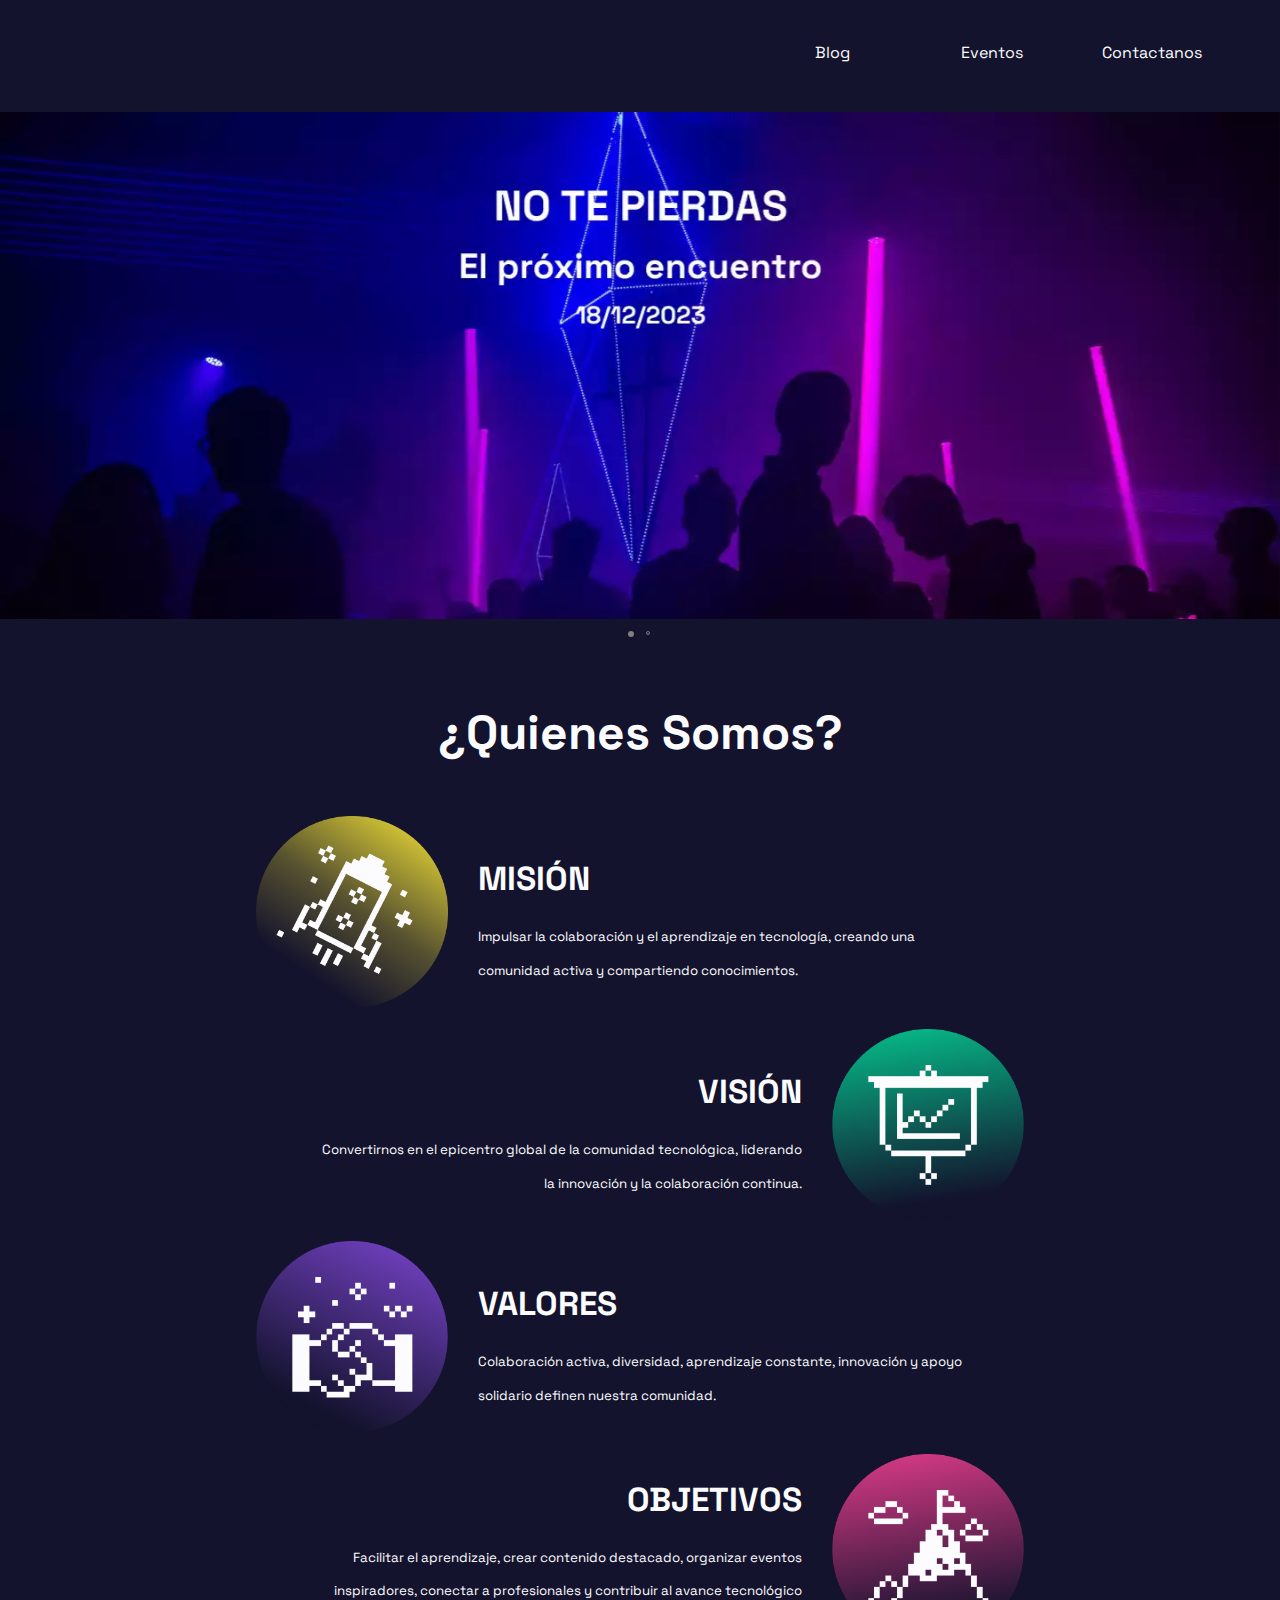
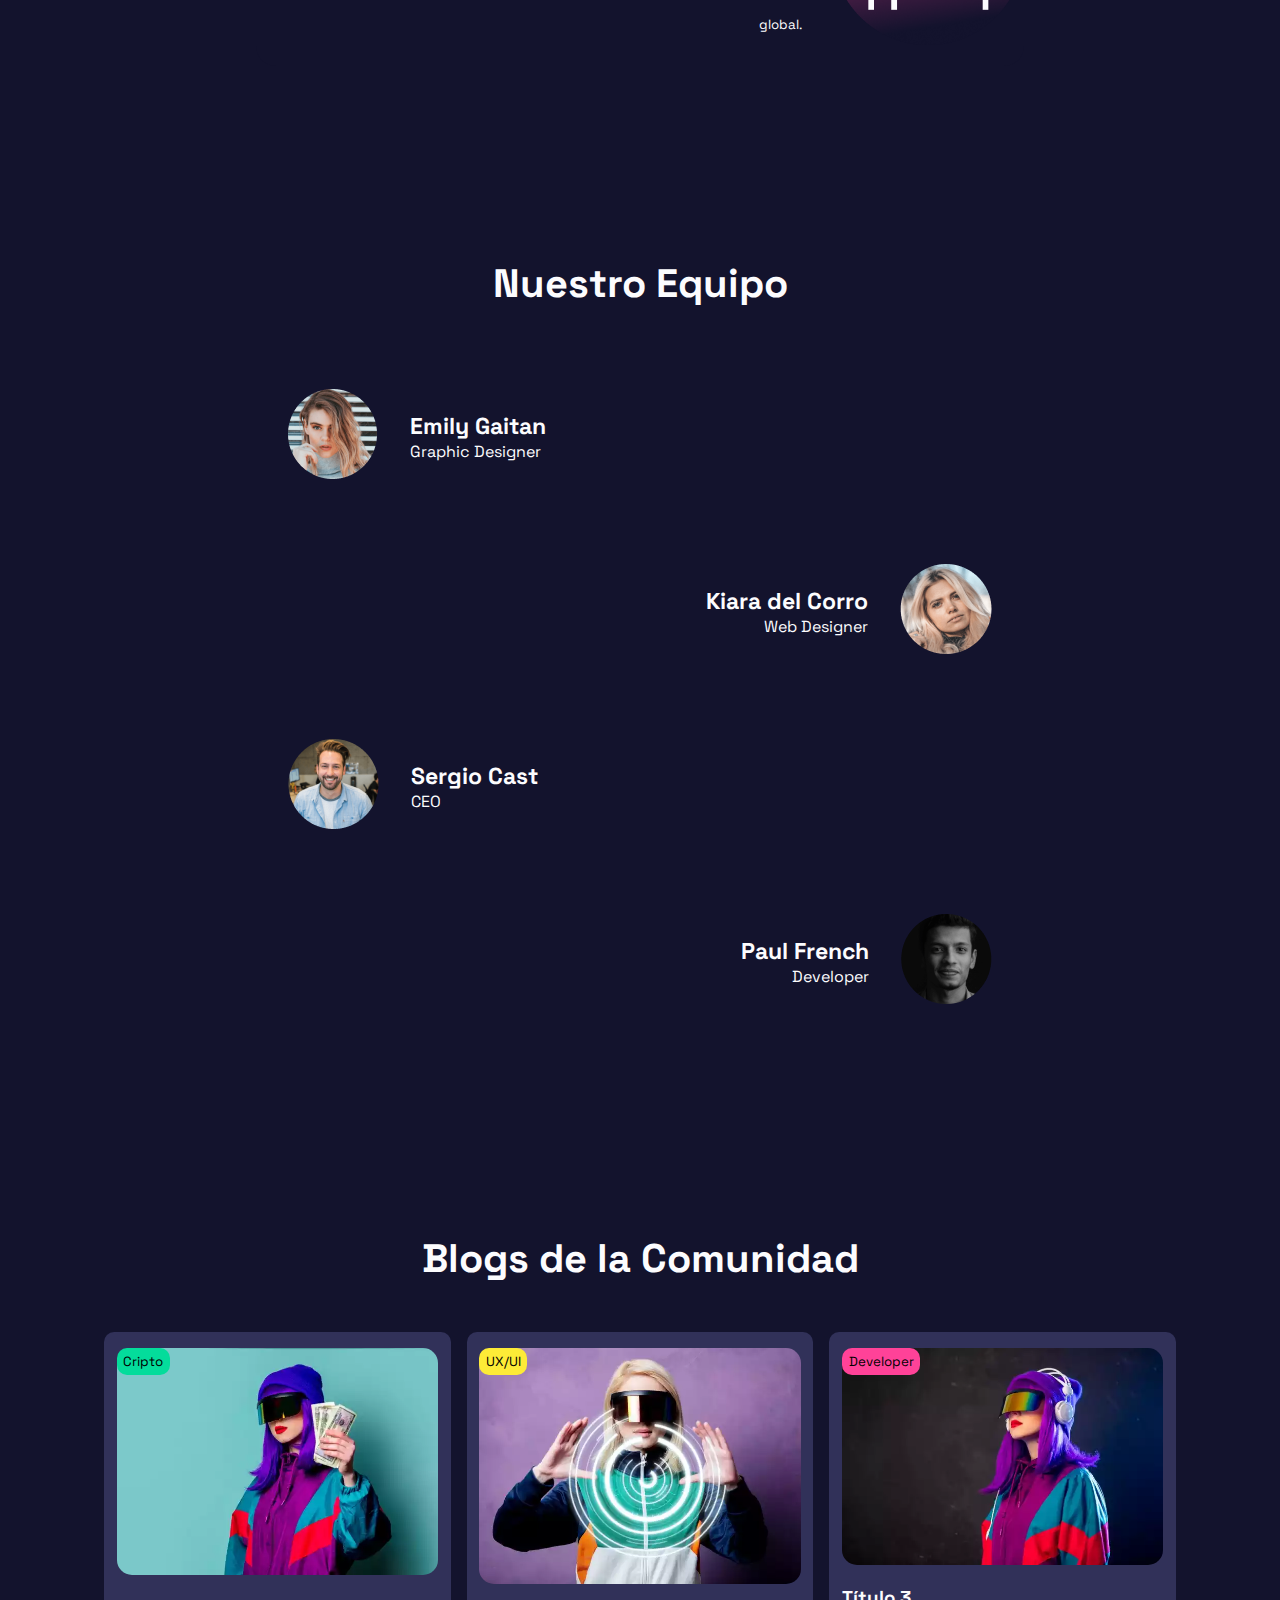
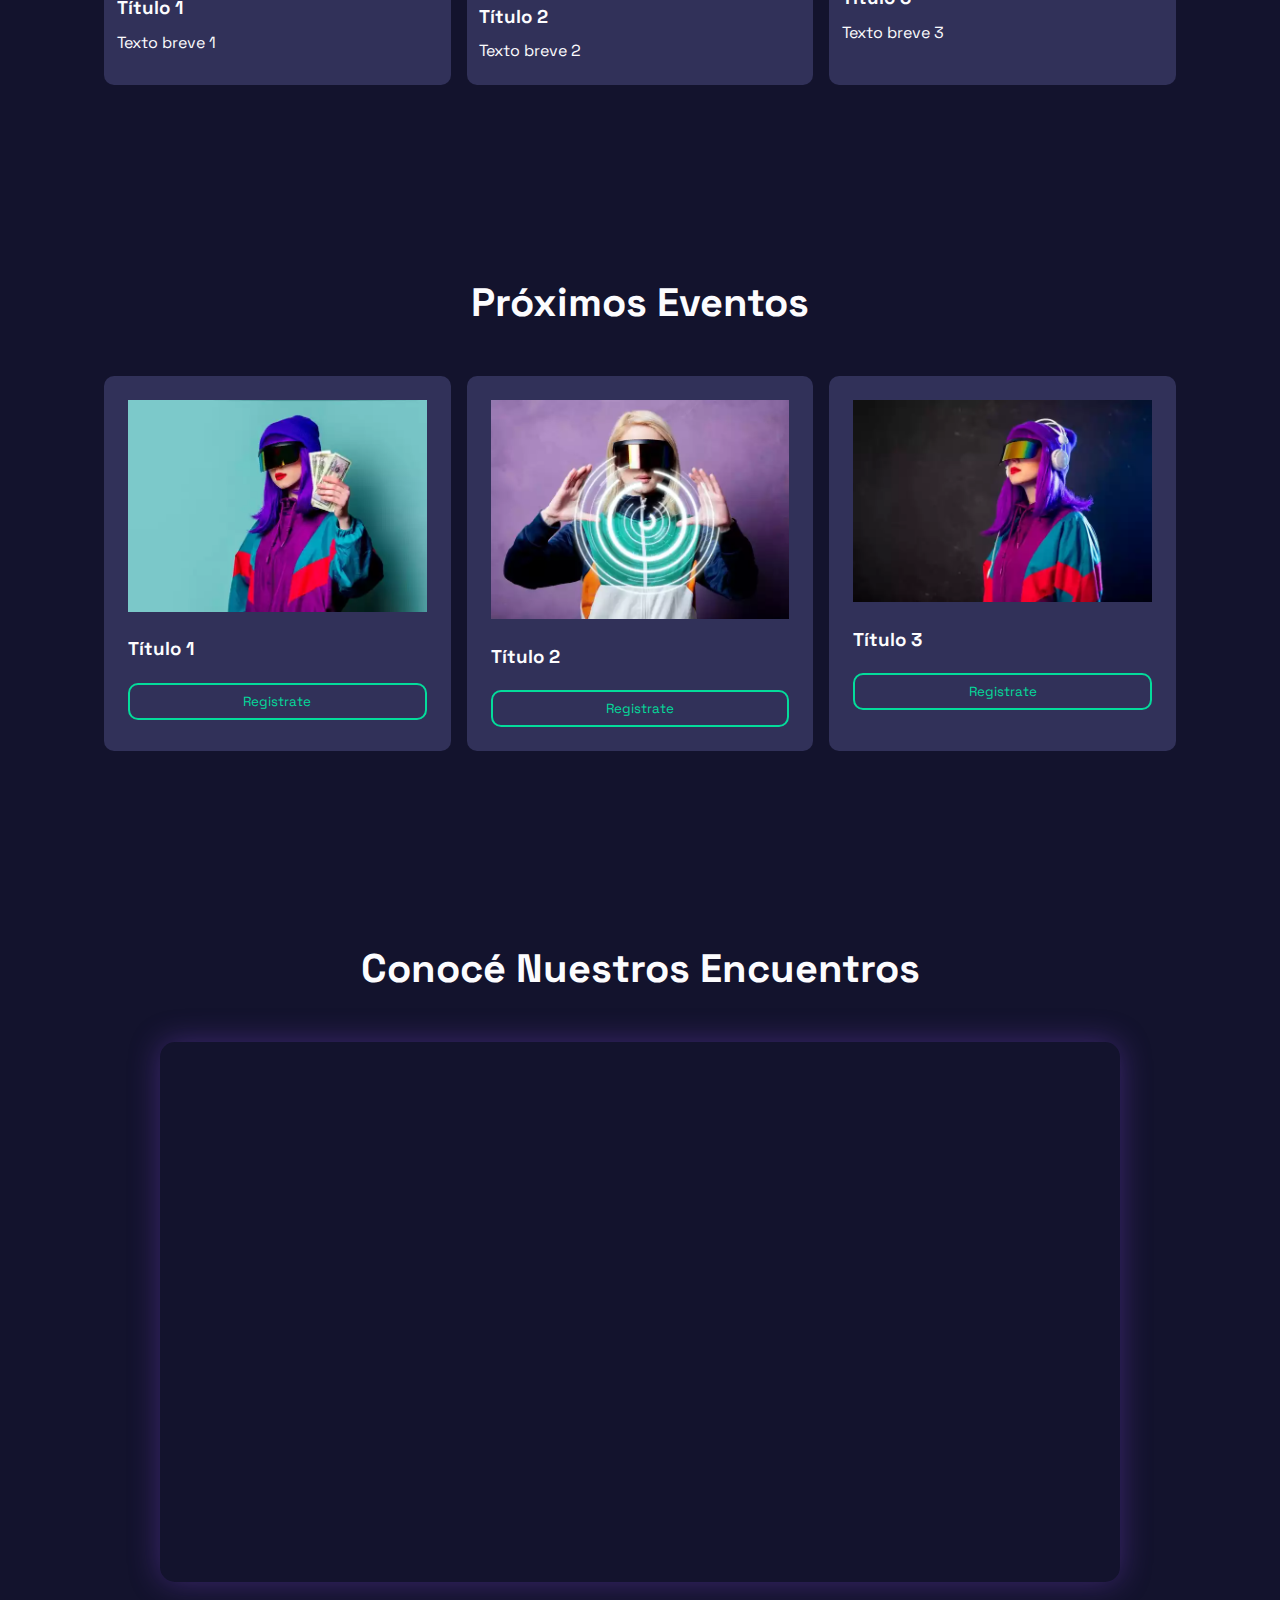
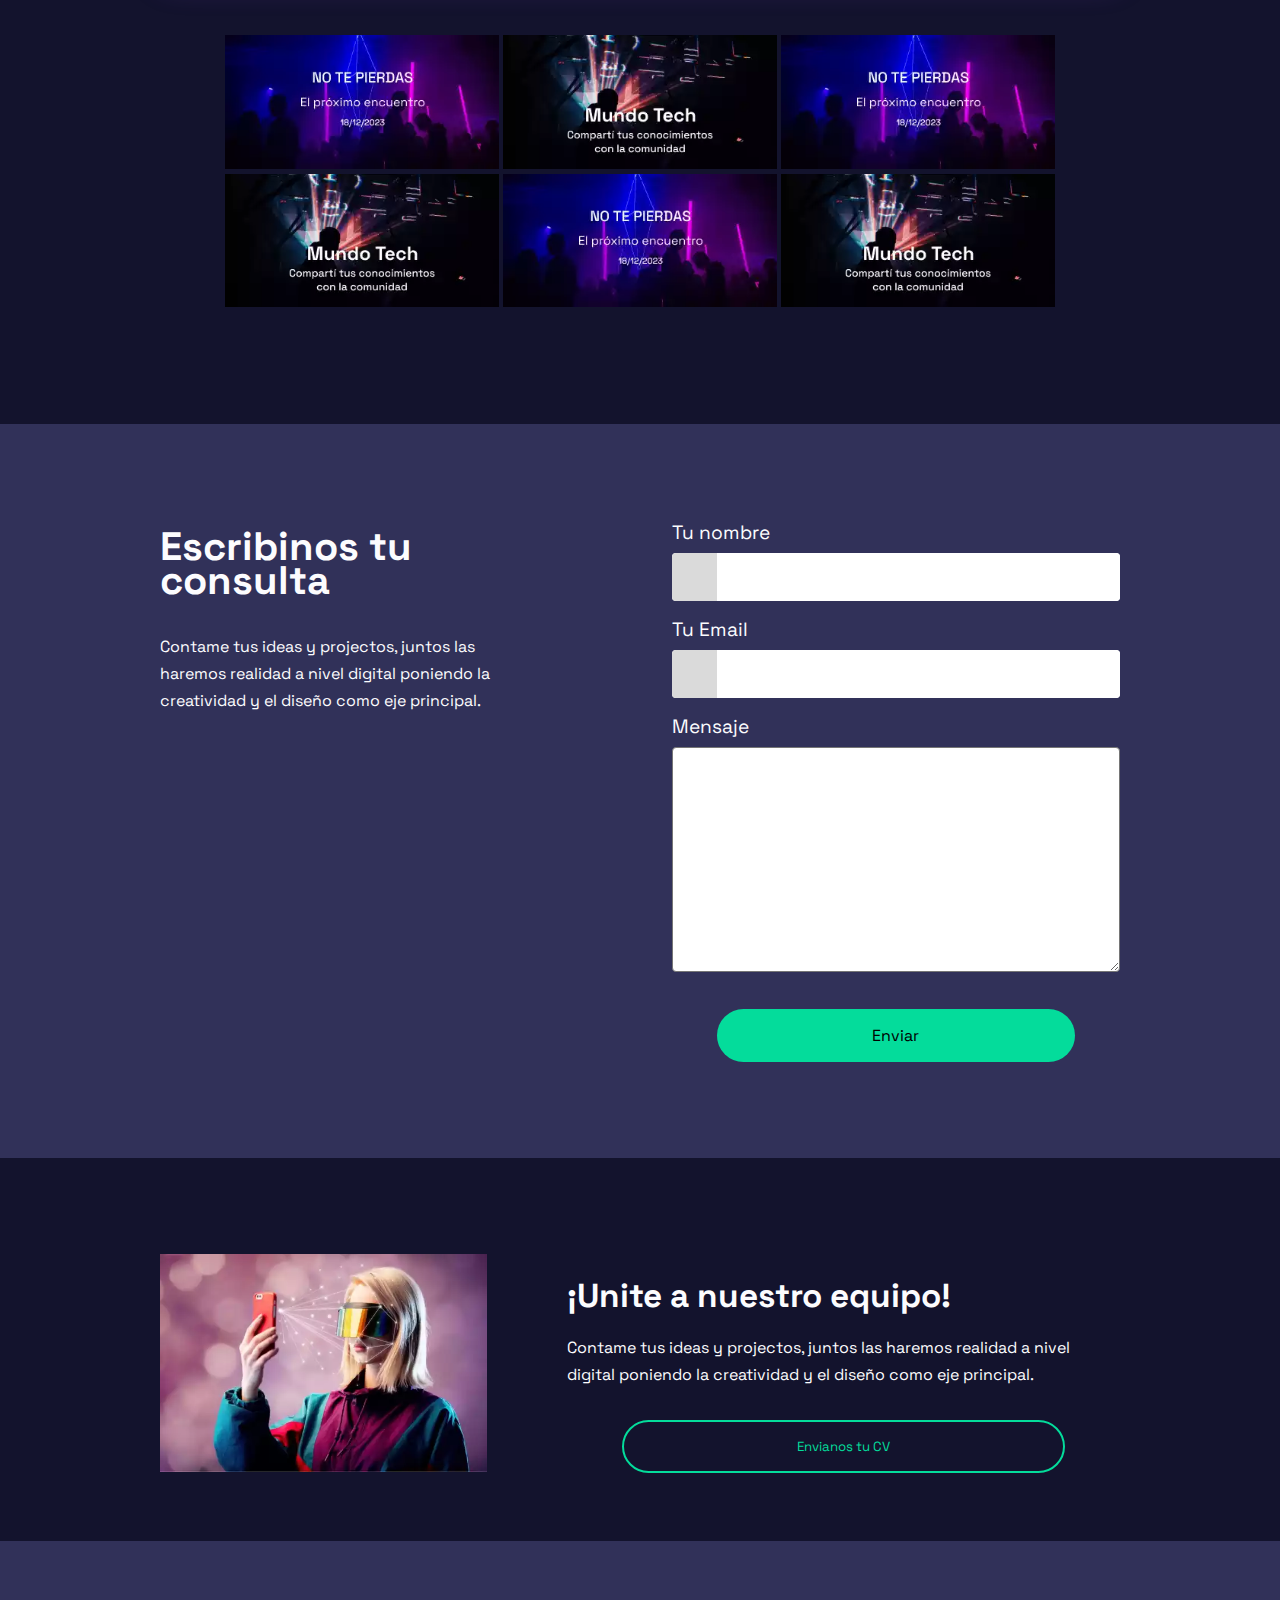
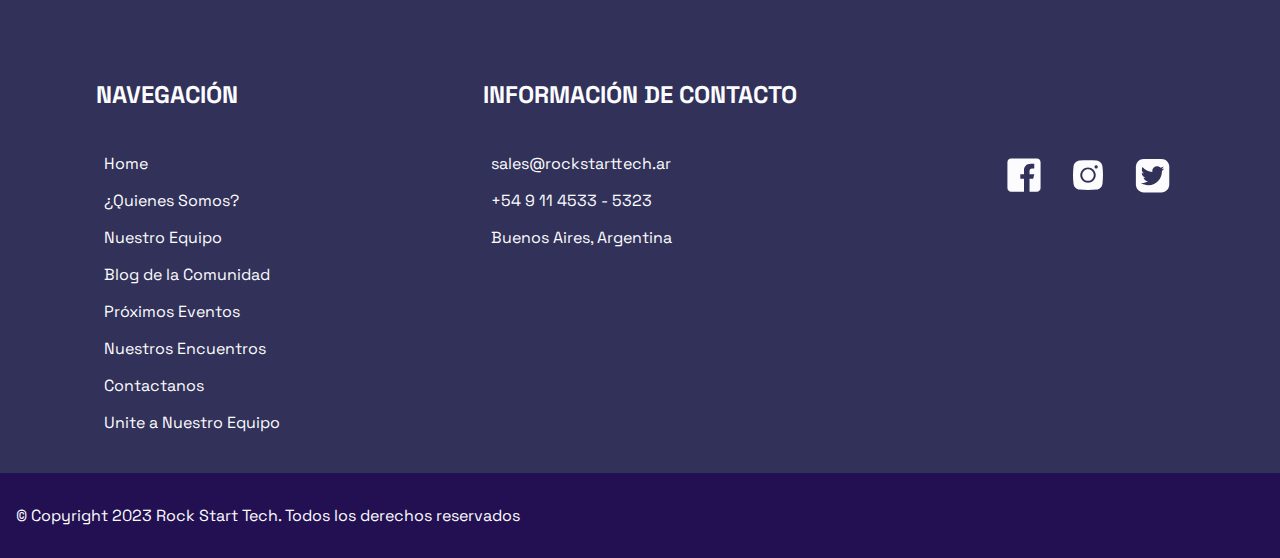
==== index.html @ a11cf85a "Textos responsive css" ====
<!DOCTYPE html>
<html lang="es">
<head>
    <meta charset="UTF-8">
    <meta name="viewport" content="width=device-width, initial-scale=1.0">
    <link rel="preconnect" href="https://fonts.googleapis.com">
    <link rel="preconnect" href="https://fonts.gstatic.com" crossorigin>
    <link href="https://fonts.googleapis.com/css2?family=Quicksand:wght@300;500;700&family=Space+Grotesk:wght@300;400;500;600;700&display=swap" rel="stylesheet">
    <link rel="stylesheet" type="text/css" href="./style.css">
    <link rel="stylesheet" href="./stylesheets/jquery.fancybox.min.css">
    <link rel="stylesheet" href="./stylesheets/fotorama.css">
    <title>Rock Start Tech</title>
</head>
<body>
    <header>
        <h1 id="logo">Rock Start Tech</h1>
        <nav id="menu">
            <ul id="burger">
                <li><a href="#menu" id="open">Abrir</a></li>
                <li><a href="#" id="close">Cerrar</a></li>
            </ul>
            <ul id="bar">
              <li><a href="#blog">Blog</a></li>
              <li><a href="#eventos">Eventos</a></li>
              <li><a href="#sec-07">Contactanos</a></li>
          </ul>
      </nav>
  </header>

  <main>
    <section id="sec-carrusel">
        <figure class="fotorama"
                data-width="100%"
                data-ratio="1000/396"
                data-transitionduration="500"
                data-autoplay="true"
                data-transition="crossfade">
    
            <picture>
                <source media="(max-width: 576px)" srcset="resources/01_section_carrusel_m.webp">
                <source media="(max-width: 991px)" srcset="resources/01_section_carrusel_t.webp">
                <img src="resources/01_section_carrusel_web.webp" alt="Próximo Encuentro">
            </picture>
    
            <picture>
                <source media="(max-width: 576px)" srcset="resources/02_section_carousel_m.webp">
                <source media="(max-width: 991px)" srcset="resources/02_section_carousel_t.webp">
                <img src="resources/02_section_carousel_web.webp" alt="Mundo Tech">
            </picture>
    
        </figure>
    </section>

    <!-¿QUIENES SOMOS?- -->

    <section id="sec-01">
        <h2><strong>¿Quienes Somos?</strong></h2>
        <article class="sec-mision">
            <figure>
                <picture>
                    <source media="(max-width: 576px)" srcset="img/mision_m.png">
                    <source media="(max-width: 991px)" srcset="img/mision_t.png">
                    <img src="./img/mision_web.png" alt="Misión">
                </picture>
            </figure>
            <div class="mision">
                <h3><strong>Misión</strong></h3>
                <p>Impulsar la colaboración y el aprendizaje en tecnología, creando una comunidad activa y compartiendo conocimientos.</p>
            </div>
        </article>

        <article class="sec-vision">
            <figure>
                <picture>
                    <source media="(max-width: 576px)" srcset="img/vision_m.png">
                    <source media="(max-width: 991px)" srcset="img/vision_t.png">
                    <img src="./img/vision_web.png" alt="Visión">
                </picture>
            </figure>
            <div class="vision">
                <h3><strong>Visión</strong></h3>
                <p>Convertirnos en el epicentro global de la comunidad tecnológica, liderando la innovación y la colaboración continua.</p>
            </div>
        </article>

        <article class="sec-valores">
            <figure>
                <picture>
                    <source media="(max-width: 576px)" srcset="img/valores_m.png">
                    <source media="(max-width: 991px)" srcset="img/valores_t.png">
                    <img src="img/valores_web.png" alt="Valores">
                </picture>
            </figure>
            <div class="valores">
                <h3><strong>Valores</strong></h3>
                <p>Colaboración activa, diversidad, aprendizaje constante, innovación y apoyo solidario definen nuestra comunidad.</p>
            </div>
        </article>

        <article class="sec-objetivos">
            <figure>
                <picture>
                    <source media="(max-width: 576px)" srcset="img/objetivos_m.png">
                    <source media="(max-width: 991px)" srcset="img/objetivos_t.png">
                    <img src="./img/objetivos-web.png" alt="objetivos">
                </picture>
            </figure>
            <div class="objetivos">
                <h3><strong>Objetivos</strong></h3>
                <p>Facilitar el aprendizaje, crear contenido destacado, organizar eventos inspiradores, conectar a profesionales y contribuir al avance tecnológico global.</p>
            </div>
        </article>
    </section>

    <!-NUESTRO EQUIPO- -->

    <section id="sec-02">
        <h2>Nuestro Equipo</h2>
            <div class="team-01">
                <article class="team-item">
                    <figure>
                        <picture>
                            <source media="(min-width: 576px)" srcset="./img/03_Platter_Picture_v1.png">
                            <source media="(min-width: 991px)" srcset="./img/03_Platter_Picture_v1.png">
                            <img src="./img/03_Platter_Picture_v1.png" alt="Emily Gaitan">
                        </picture>
                    </figure>
                    <div class="team-item-text">
                        <h3>Emily Gaitan</h3>
                        <p>Graphic Designer</p>
                    </div>
                </article>

                <article class="team-item">
                    <figure>
                        <picture>
                            <source media="(min-width: 576px)" srcset="./img/01_Platter_Picture_v1.png">
                            <source media="(min-width: 991px)" srcset="./img/01_Platter_Picture_v1.png">
                            <img src="./img/01_Platter_Picture_v1.png" alt="Kiara Del Corro">
                        </picture>
                    </figure>
                    <div class="team-item-text">
                        <h3>Kiara del Corro</h3>
                        <p>Web Designer</p>
                    </div>
                </article>
            </div>

            <div class="team-02">
                <article class="team-item">
                        <figure>
                            <picture>
                                <source media="(min-width: 576px)" srcset="./img/04_Platter_Picture_v1.png">
                                <source media="(min-width: 991px)" srcset="./img/04_Platter_Picture_v1.png">
                                <img src="./img/04_Platter_Picture_v1.png" alt="Sergio Cast">
                            </picture>
                        </figure>
                    <div class="team-item-text">
                        <h3 class="team">Sergio Cast</h3>
                        <p class="title-team">CEO</p>
                    </div>
                </article>
    
                <article class="team-item">
                    <figure>
                        <picture>
                            <source media="(max-width: 576px)" srcset="./img/02_Platter_Picture_v1.png">
                            <source media="(max-width: 991px)" srcset="./img/02_Platter_Picture_v1.png">
                            <img src="./img/02_Platter_Picture_v1.png" alt="Paul French">
                        </picture>
                    </figure>
                    <div class="team-item-text">
                        <h3 class="team">Paul French</h3>
                        <p class="title-team">Developer</p>
                    </div>
                </article>
            </div>
    </section>

    <!-BLOG DE LA COMUNIDAD- -->

    <section class="blog-container" id="blog">
        <h2>Blogs de la Comunidad</h2>
        <div class="alignment-blog">
            <article class="blog-item">
                <button class="blog-button" id="cripto">Cripto</button>
                <a href="#">
                    <figure>
                        <picture>
                            <source media="(min-width: 557px)" srcset="img/01_M_Asset_Blog-01_v1.webp">
                            <source media="(min-width: 991px)" srcset="img/01_T_Asset_Blog-01_v1.webp">
                            <img src="img/01_M_Asset_Blog-01_v1.webp" alt="Imagen 1">
                        </picture>
                    </figure>
                    <h3>Título 1</h3>
                    <p>Texto breve 1</p>
                </a>
            </article>

            <article class="blog-item">
                <button class="blog-button" id="ux">UX/UI</button>
                <a href="#">
                    <figure>
                        <picture>
                            <source media="(min-width: 557px)" srcset="img/01_M_Asset_Blog-02_v1.webp">
                            <source media="(min-width: 991px)" srcset="img/01_T_Asset_Blog-02_v1.webp">
                            <img src="img/01_M_Asset_Blog-02_v1.webp" alt="Imagen 2">
                        </picture>
                    </figure>
                <h3>Título 2</h3>
                <p>Texto breve 2</p>
                </a>
            </article>

            <article class="blog-item">
                <button class="blog-button" id="dev">Developer</button>
                <a href="#">
                    <figure>
                        <picture>
                            <source media="(min-width: 557px)" srcset="img/01_M_Asset_Blog-03_v1.webp">
                            <source media="(min-width: 991px)" srcset="img/01_T_Asset_Blog-03_v1.webp">
                            <img src="img/01_M_Asset_Blog-03_v1.webp" alt="Imagen 3">
                        </picture>
                    </figure>
                <h3>Título 3</h3>
                <p>Texto breve 3</p>
                </a>
            </article>
        </div>
    </section>

    <!-EVENTOS SECTION- -->

    <section class="eventos-container" id="eventos">
        <h2>Próximos Eventos</h2>
        <div class="alignment-eventos">
            <article class="eventos-item">
                <figure>
                    <picture>
                        <source media="(min-width: 557px)" srcset="img/01_M_Asset_Blog-01_v1.webp">
                        <source media="(min-width: 991px)" srcset="img/01_T_Asset_Blog-01_v1.webp">
                        <img src="./img/01_T_Asset_Blog-01_v1.webp" alt="Imagen 1">
                    </picture>
                </figure>
                <h3>Título 1</h3>
                <p>Texto breve 1</p>
                <button class="eventos-button">Registrate</button>
            </article>

            <article class="eventos-item">
                <figure>
                    <picture>
                        <source media="(min-width: 557px)" srcset="img/01_M_Asset_Blog-02_v1.webp">
                        <source media="(min-width: 991px)" srcset="img/01_T_Asset_Blog-02_v1.webp">
                        <img src="img/01_M_Asset_Blog-02_v1.webp" alt="Imagen 2">
                    </picture>
                </figure>
                <h3>Título 2</h3>
                <p>Texto breve 2</p>
                <button class="eventos-button">Registrate</button>
            </article>

            <article class="eventos-item">
                <figure>
                    <picture>
                        <source media="(min-width: 557px)" srcset="img/01_M_Asset_Blog-03_v1.webp">
                        <source media="(min-width: 991px)" srcset="img/01_T_Asset_Blog-03_v1.webp">
                        <img src="img/01_M_Asset_Blog-03_v1.webp" alt="Imagen 3">
                    </picture>
                </figure>
                <h3>Título 3</h3>
                <p>Texto breve 3</p>
                <button class="eventos-button">Registrate</button>
            </article>
        </div>
    </section>

    <!-VIDEO SECTION- -->

    <section id="sec-06">
        <h2>Conocé Nuestros Encuentros</h2>
        <article class="sec-video">
            <iframe src="https://www.youtube.com/embed/d5rJDKt2_Ew?si=GlDDk5wfOizLwY_O" title="YouTube video player" loading="eager" allow="accelerometer; autoplay; clipboard-write; encrypted-media; gyroscope; picture-in-picture; web-share" allowfullscreen></iframe>
        </article>
    </section>

    <!-GALERIA SECTION- -->

    <section id="sec-galeria">
        <figure id="galeria">
            <a href="./resources/01_section_carrusel_web.webp"
                data-fancybox="galeria"
                data-scrset="resources/01_section_carrusel_m.webp 576w, resources/01_section_carrusel_t.webp 991w, resources/01_section_carrusel_web.webp 1600w">
                <img src="./resources/01_section_carrusel_m.webp" alt="Próximo Encuentro">
            </a>

            <a href="resources/02_section_carousel_web.webp"
                data-fancybox="galeria"
                data-scrset="resources/02_section_carousel_m.webp 576w, resources/02_section_carousel_t.webp 991w, resources/02_section_carousel_web.webp 1600w">
                <img src="resources/02_section_carousel_m.webp" alt="Mundo Tech">
            </a>

            <a href="./resources/01_section_carrusel_web.webp"
                data-fancybox="galeria"
                data-scrset="resources/01_section_carrusel_m.webp 576w, resources/01_section_carrusel_t.webp 991w, resources/01_section_carrusel_web.webp 1600w">
                <img src="./resources/01_section_carrusel_m.webp" alt="Próximo Encuentro">
            </a>

            <a href="resources/02_section_carousel_web.webp"
                data-fancybox="galeria"
                data-scrset="resources/02_section_carousel_m.webp 576w, resources/02_section_carousel_t.webp 991w, resources/02_section_carousel_web.webp 1600w">
                <img src="resources/02_section_carousel_m.webp" alt="Mundo Tech">
            </a>

            <a href="./resources/01_section_carrusel_web.webp"
                data-fancybox="galeria"
                data-scrset="resources/01_section_carrusel_m.webp 576w, resources/01_section_carrusel_t.webp 991w, resources/01_section_carrusel_web.webp 1600w">
                <img src="./resources/01_section_carrusel_m.webp" alt="Próximo Encuentro">
            </a>

            <a href="resources/02_section_carousel_web.webp"
                data-fancybox="galeria"
                data-scrset="resources/02_section_carousel_m.webp 576w, resources/02_section_carousel_t.webp 991w, resources/02_section_carousel_web.webp 1600w">
                <img src="resources/02_section_carousel_m.webp" alt="Mundo Tech">
            </a>
        </figure>
    </section>

    <!-ESCRIBINOS TU CONSULTA- -->

    <section id="sec-07">
        <article class="container" id="contact">
            <div class="wrapper">
                <div class="left">
                    <h2 class="contact-heading">Escribinos tu consulta</h2>
                    <p class="contact-desc">Contame tus ideas y projectos, juntos las haremos realidad a nivel digital poniendo la creatividad y el diseño como eje principal.
                </div>

                <div class="right">
                    <div class="form-wrapper">
                        <form action="resources/enviar_formulario.php" method="post" enctype="application/x-www-form-urlencoded">
                            <div class="form-group">
                                <label for="name">Tu nombre</label>
                                <div class="input-wrapper">
                                    <span class="icon">
                                        <ion-icon name="person-outline"></ion-icon>
                                    </span>
                                    <input type="text" id="name" name="name">
                                </div>
                            </div>
                            <div class="form-group">
                                <label for="email">Tu Email</label>
                                <div class="input-wrapper">
                                    <span class="icon">
                                        <ion-icon name="mail-outline"></ion-icon>
                                    </span>
                                    <input type="text" id="email" name="email">
                                </div>
                            </div>
                            <div class="form-group">
                                <label for="message">Mensaje</label>
                                <textarea id="message" name="message"></textarea>
                            </div>
                            <button type="submit">Enviar</button>
                        </form>
                    </div>
                </div>
            </div>
        </article>
  </section>

  <!-UNITE A NUESTRO EQUIPO- -->

  <section id="sec-08">
    <article id="sec-unite">
        <figure>
            <picture>
                <source media="(min-width:576px)" srcset="img/Nuestro-Equipo-576w.webp">
                <source media="(min-width: 992px)" srcset="img/Nuestro-Equipo-991w.webp">
                <img src="./img/Nuestro-Equipo-1440w.webp" alt="Foto chicas nuestro equipo">
            </picture>
        </figure>
        <div class="right">
            <h2 class="contact-heading" id="head-unite">¡Unite a nuestro equipo!</h2>
            <p class="contact-desc">Contame tus ideas y projectos, juntos las haremos realidad a nivel digital poniendo la creatividad y el diseño como eje principal.</p>
            <button class="contacto-button">Envianos tu CV</button>
        </div>
    </article>
  </section>
  <!-FOOTER SECTION- -->

      <footer>
        <section id="footer">
            <div class="col-1">
                <h1 id="logo-footer">Rock Start Tech</h1>
            </div>
            <div class="footer-container-web">
                <article class="col-2">
                    <h2 class="column-heading">Navegación</h2>
                    <ul>
                      <li><a href="./">Home</a></li>
                      <li><a href="#sec-01">¿Quienes Somos?</a></li>
                      <li><a href="./">Nuestro Equipo</a></li>
                      <li><a href="./">Blog de la Comunidad</a></li>
                      <li><a href="./">Próximos Eventos</a></li>
                      <li><a href="./">Nuestros Encuentros</a></li>
                      <li><a href="./">Contactanos</a></li>
                      <li><a href="./">Unite a Nuestro Equipo</a></li>
                    </ul>
                  </article>
                  <article class="col-3">
                    <h2 class="column-heading">Información de Contacto</h2>
                    <ul>
                      <li><a href="#">sales@rockstarttech.ar</a></li>
                      <li><a href="#">+54 9 11 4533 - 5323</a></li>
                      <li><a href="#">Buenos Aires, Argentina</a></li>
                    </ul>
                  </article>
                  <article class="col-4">
                    <ul>
                      <li id="facebook"><a href="https://www.facebook.com/">Facebook</a></li>
                      <li id="instagram"><a href="https://instagram.com/">Instagram</a></li>
                      <li id="twitter"><a href="https://twitter.com/">LinkedIn</a></li>
                    </ul>
                  </article>
            </div>
        </section>
      </footer>
  <section id="copyright">
    <div class="container">
      <p> &copy; Copyright 2023 Rock Start Tech. Todos los derechos reservados</p>
    </div>
  </section>


</main>

 <!-JS SHEETS- -->

 <script src="js/jquery-3.6.0.min.js"></script>
 <script src="js/jquery.fancybox.min.js"></script>
 <script src="js/fotorama.js"></script>

</body>
</html>
---- style.css ----
@keyframes sec-01 {
	0% {
		opacity: 0;
		transform: translateX(50px);
	}

	100% {
		opacity: 1;
		transform: translateX(0);
	}
}

@keyframes sec-02 {
	0% {
		opacity: 0;
		transform: translateX(-50px);
	}

	100% {
		opacity: 1;
		transform: translateX(0);
	}
}

@keyframes sec-03 {
	0% {
		transform: scale(0);
		transform-origin: 50% 100%;
	}

	100% {
		transform: scale(1);
		transform-origin: 50% 100%;
	}
}

@keyframes sec-04 {
	0% {
		opacity: 0;
		transform: scale(0.6);
	}

	100% {
		opacity: 1;
		transform: scale(1);
	}
}

*{
    padding: 0;
    margin: 0;
    font-family: 'Quicksand', sans-serif;
    font-family: 'Space Grotesk', sans-serif;
    box-sizing: border-box;
}

:root {
    --neutral-dark-mode: #13132D;
    --neutral-white: #FCFCFE;
    --neutral-70: #313159;
    --secondary-banana-yellow: #FDEB37;
    --secondary-caribbean-green: #04DC9B;
    --secondary-french-fucsia: #FF4298;
    --primary-lavander-indigo: #8D4EEB;
    --expand-dark-mode: #221052;
    --dl: 47.78px;
    --dm: 39.8px;
    --ds: 33.3px;
    --tl: 27.6px;
    --tm: 23px;
    --ts: 19.2px;
    --bl: 16px;
    --bm: 13.3px;
    --bs: 11.1px;
}

/*-Navbar-*/

body {
    color: var(--neutral-white);
    background-color: var(--neutral-dark-mode);
}

header {
    padding-right: 1rem;
    padding-bottom: 0.5rem;
}

#logo {
    background: url(./resources/Logo-P-42px.svg);
    background-repeat: no-repeat;
    background-position: right;
}

h1 {
    width: 100%;
    height: 3.5rem;
    text-indent: -8000px;
    overflow: hidden;
}

#open {
    background: url(./Resources/icon-menu-28px.svg);
    background-size: 2.5rem;
    background-repeat: no-repeat;
    background-position: center;
}

#close {
    background: url(./resources/icon-menu-close-28px.svg);
    background-size: 2.5rem;
    background-repeat: no-repeat;
    background-position: center;
}

#burger {
    text-indent: -8000px;
    overflow: hidden;
}

#burger li a {
    display: block;
    width: 4rem;
    padding: 20px;
}

nav ul {
    list-style: none;
}

#menu {
    position: absolute;
    top: 0;
    left: 0;
    width: 100%;
    z-index: 1;
}

#bar {
    display: none;
    height: calc(100vh - 4.8rem);
    background-color: var(--neutral-70);
}

#bar li a {
    display: block;
    width: 100%;
    text-align: center;
    padding: 40px;
    font-size: var(--bl);
    color: var(--neutral-white);
    text-decoration: none;
}

#burger li:last-child {
    display: none;
}

#menu:target #bar {
    display: block;
}

nav:target #burger li:first-child {
    display: none;
}

nav:target #burger li:last-child {
    display: flex;
}

/*-HERO SECTION-*/

#sec-carrusel {
    flex: 0;
    width: 100%;
}

#sec-carrusel figure {
    flex: 0;
}

#sec-carrusel img {
    width: 100%;
}

/*-QUIENES SOMOS-*/

#sec-01 h2 {
    text-align: center;
    font-size: var(--tl);
    width: 75vw;
    margin: 0 auto;
}

#sec-01 p{
    font-size: var(--bm);
    line-height: 2.12rem;
}

#sec-01 article {
    width: 75vw;
    margin: 4rem auto;
    text-align: center;
    font-size: var(--bl);
    background: var(--neutral-dark-mode);
    padding: 2rem;
    border-radius: 20px 20px 20px 20px;
    -webkit-border-radius: 20px 20px 20px 20px;
    -moz-border-radius: 20px 20px 20px 20px;
    box-shadow: 0px -1px 45px 0px #22105295;
    -webkit-box-shadow: 0px -1px 45px 0px #22105295;
    -moz-box-shadow: 0px -1px 45px 0px #22105295;
    border: 2px solid var(--expand-dark-mode);
}

#sec-01 article:nth-child(odd) {
    animation: sec-01 2s ease 2s 1 normal backwards;
}

#sec-01 article:nth-child(even) {
    animation: sec-02 2s ease 2s 1 normal backwards;
}

#sec-01 article figure picture img {
    margin: 0 0 1rem 0;
}


#sec-01 h3 {
    font-size: var(--tl);
    text-transform: uppercase;
    padding-bottom: 20px;

}

/*-NUESTRO EQUIPO-*/

#sec-02 {
    position: relative;
    width: 75vw;
    margin: 12rem auto 0;
    text-align: center;
}

.team-item {
    display: flex;
    align-items: center;
    text-align: left;
    gap: 2rem;
    margin: 1rem 0;
    padding: 0.62rem 0.62rem;
    border-radius: 60px 60px 60px 60px;
    -webkit-border-radius: 60px 60px 60px 60px;
    -moz-border-radius: 60px 60px 60px 60px;
    background: linear-gradient(0deg,var(--neutral-70) 0%, var(--neutral-dark-mode) 90%);
    background: -webkit-linear-gradient(0deg,var(--neutral-70) 0%, var(--neutral-dark-mode) 90%);
    background: -moz-linear-gradient(0deg,var(--neutral-70) 0%, var(--neutral-dark-mode) 99%);
}

#sec-02 h2 {
    font-size: var(--tl);
    margin-bottom: 3rem;
}

.team-item:nth-child(odd) {
    animation: sec-01 2s ease 2s 1 normal backwards;
}

.team-item:nth-child(even) {
    flex-direction: row-reverse;
    text-align: right;
    background: linear-gradient(-180deg,var(--neutral-70) 0%, var(--neutral-dark-mode) 90%);
    background: -webkit-linear-gradient(-180deg,var(--neutral-70) 0%, var(--neutral-dark-mode) 90%);
    background: -moz-linear-gradient(-180deg,var(--neutral-70) 0%, var(--neutral-dark-mode) 99%);
    animation: sec-02 2s ease 2s 1 normal backwards;
}

.team-01 h3 {
    font-size: var(--tm);
}

.team-01 p {
    font-size: var(--bl);
}

.team-02 h3 {
    font-size: var(--tm);
}

.team-02 p {
    font-size: var(--bl);
}

/*-BLOG DE LA COMUNIDAD-*/

.blog-container,.eventos-container {
    position: relative;
    width: 100%;
    max-width: 75vw;
    margin: 12rem auto;
    text-align: center;
}

.blog-container h2{
    font-size: var(--tl);
}

.blog-container .blog-item, .eventos-container .eventos-item {
    padding: 1.5rem;
    background-color: var(--neutral-70);
    border-radius: 10px 10px 10px 10px;
    -webkit-border-radius: 10px 10px 10px 10px;
    -moz-border-radius: 10px 10px 10px 10px;
    margin: 3rem 0;
    text-align: left;
    animation: sec-03 2s ease 2s 1 normal backwards;
}

.blog-item a {
    text-decoration: none;
    color: var(--neutral-white);
}

.blog-container .blog-item img {
    width: 100%;
    border-radius: 15px 15px 15px 15px;
    -webkit-border-radius: 15px 15px 15px 15px;
    -moz-border-radius: 15px 15px 15px 15px;
}

.blog-item h3 {
    padding: 1rem 0 0.8rem 0;
}

.blog-item .blog-button {
    position: absolute;
    top: calc(1.5rem+2rem);
    right: 1.5rem;
    background-color: var(--secondary-banana-yellow);
    border-radius: 10px 10px 10px 10px;
    -webkit-border-radius: 10px 10px 10px 10px;
    -moz-border-radius: 10px 10px 10px 10px;
    padding: 0.3rem 0.4rem;
    border: none;
}

/*-EVENTOS-*/
#cripto {
    background: var(--secondary-caribbean-green);
}

#dev {
    background: var(--secondary-french-fucsia);
}

.eventos-container .eventos-item img {
    width: 100%;
}

.eventos-container h2{
    font-size: var(--tl);
}

.eventos-item h3 {
    margin: 1.3rem 0 1.4rem 0;
}

.eventos-item p {
    margin: 0 0 1.4rem 0;
}

.eventos-item .eventos-button {
    width: 100%;
    padding: 1rem 0;
    border: 2px solid var(--secondary-caribbean-green);
    background: none;
    color: var(--secondary-caribbean-green);
    border-radius: 10px 10px 10px 10px;
    -webkit-border-radius: 10px 10px 10px 10px;
    -moz-border-radius: 10px 10px 10px 10px;
}

.eventos-item:hover {
    transform: scale(1.03);
    -webkit-transform: scale(1.03);
    -moz-transform: scale(1.03);
}

.eventos-item .eventos-button:hover {
    background: var(--secondary-caribbean-green);
    color: var(--neutral-white);
    font-weight: bold;
    border: 2px solid var(--neutral-white);
    cursor: pointer;
}

.blog-item:hover {
    transform: scale(1.1);
    -webkit-transform: scale(1.1);
    -moz-transform: scale(1.1);
    box-shadow: 0px 0px 31px 0px rgba(141,78,235,0.35);
    -webkit-box-shadow: 0px 0px 31px 0px rgba(141,78,235,0.35);
    -moz-box-shadow: 0px 0px 31px 0px rgba(141,78,235,0.35);
    border: 2px solid rgba(141,78,235,0.35);
}

/*-VIDEO NUESTROS ENCUENTROS-*/

#sec-06 {
    position: relative;
    width: 100%;
    max-width: 75vw;
    margin: 12rem auto 0;
    text-align: center;
}

#sec-06 h2{
    font-size: var(--tl);
}

#sec-06 .sec-video iframe {
    max-width: 100%;
    margin: 3rem 0;
    border: none;
    border-radius: 15px 15px 15px 15px;
    -webkit-border-radius: 15px 15px 15px 15px;
    -moz-border-radius: 15px 15px 15px 15px;
    box-shadow: 0px 0px 31px 0px rgba(141,78,235,0.35);
    -webkit-box-shadow: 0px 0px 31px 0px rgba(141,78,235,0.35);
    -moz-box-shadow: 0px 0px 31px 0px rgba(141,78,235,0.35);
}

#sec-06 iframe {
    width: 75vw;
    height: 45vh;
}

/*-GALERIA DE IMAGENES-*/

#sec-galeria {
    position: relative;
    width: 100%;
    max-width: 75vw;
    margin: 0 auto 7rem;
    text-align: center;
}

#sec-galeria figure a {
    text-decoration: none;
}

#sec-galeria figure a img{
    width: calc(75vw / 2.05);
    animation: sec-04 2s ease 2s 1 normal backwards;
}

#sec-galeria figure a img:hover {
    transform: scale(1.03);
    box-shadow: 0px 0px 31px 0px rgba(141,78,235,0.35);
    -webkit-box-shadow: 0px 0px 31px 0px rgba(141,78,235,0.35);
    -moz-box-shadow: 0px 0px 31px 0px rgba(141,78,235,0.35);
}

/*-ESCRIBINOS TU CONSULTA-*/

#sec-07 {
    background: var(--neutral-70);
    margin-top: 2rem;
}

#sec-07 h2{
    font-size: var(--tl);
    line-height: 2.12rem;
    padding: 0.62rem 0 0.62rem 0;
    margin-bottom: 1.65rem;
}

#contact {
    width: 75vw;
    margin: 0 auto;
    padding: 6rem 0;
}
#contact .wrapper {
    flex-direction: column-reverse;
	justify-content: center;
	align-items: center;
}

#contact .contact-desc {
    font-size: var(--bm);
	margin-bottom: 1rem;
    line-height: 1.68rem;
}

#contact .left .contact-desc, .contact-desc {
    color: var(--secondary-gray);
	margin-bottom: 2rem;
}

.form-wrapper form {
    text-align: center;
}

#contact .right .form-group {
    margin-bottom: 1rem;
    text-align: left;
}

#contact .right .form-group label {
    font-size: var(--ts);
	margin-bottom: 0.5rem;
	display: inline-block;
}

#contact .right .form-group .input-wrapper {
    background-color: white;
	color: black;
	width: 100%;
	display: flex;
	align-items: center;
	justify-content: flex-start;
	height: 3rem;
	border-radius: 4px;
	overflow: hidden;
}

#contact .right .form-group .input-wrapper .icon {
    font-size: 2rem;
	height: 100%;
	width: 50px;
	background-color: rgb(218, 218, 218);
	display: flex;
	align-items: center;
	justify-content: center;
}

#contact .right .form-group .input-wrapper input {
    padding: 1rem;
	height: 100%;
	width: 100%;
	outline: none;
	border: none;
	font-size: var(--bl);
}

#contact .right .form-group textarea {
	width: 100%;
	height: 25vh;
	resize: vertical;
	padding: 1rem;
	border-radius: 4px;
}

#contact .right .form-wrapper button {
    width: 80%;
    margin-top: 1rem;
	padding: 1rem 0;
	border-radius: 146px 146px 146px 146px;
    -webkit-border-radius: 146px 146px 146px 146px;
    -moz-border-radius: 146px 146px 146px 146px;
	border: none;
	cursor: pointer;
    background: var(--secondary-caribbean-green);
    font-size: var(--bl);
}

#contact .right .form-wrapper button:hover {
    transform: scale(0.98);
}

/*-UNITE A NUESTRO EQUIPO-*/

#sec-unite {
    width: 75vw;
    margin: 6rem auto 0;
    text-align: center;
}

#sec-08 #head-unite{
    font-size: var(--tl);
    line-height: 2.81rem;
    margin: 1rem 0 1rem 0;
}

#sec-08 .contact-desc{
    font-size: var(--bm);
    line-height: 1.68rem;
}

#sec-unite h3, #head-unite, #sec-unite p {
    text-align: left;
}

#sec-08 article figure picture img {
    width: 100%;
}

#sec-unite button {
    width: 80%;
	padding: 1rem 0;
	border-radius: 146px 146px 146px 146px;
    -webkit-border-radius: 146px 146px 146px 146px;
    -moz-border-radius: 146px 146px 146px 146px;
	border: 2px solid var(--secondary-caribbean-green);
	cursor: pointer;
    background: none;
    color: var(--secondary-caribbean-green);
    font-size: var(--bm);
}

#sec-unite button:hover {
    background: var(--secondary-caribbean-green);
    color: var(--neutral-white);
    font-weight: bold;
    transform: scale(0.98);
}


/*-FOOTER SECTION-*/

footer {
    background: var(--neutral-70);
}

#footer {
	color: var(--neutral-white);
    width: 75vw;
    margin: 0 auto;
    text-align: center;
	padding: 3rem 0 5rem 0;
}

#logo-footer {
    background-image: url(./resources/01_Logo_Brand_RockStartTech_Colour_White_Asset_MW_P1_v1-12.svg);
    background-size: contain;
    background-position: center;
    background-repeat: no-repeat;
}

#footer .col-1, #footer .col-2, #footer .col-3 {
    text-align: left;
}

#footer .col-1, #footer .col-2, #footer .col-3, #footer .col-4 {
    margin: 2rem 0 0 0;
}

#footer .col-2, #footer .col-3 {
    display: none;
}

#footer .column-heading {
	margin: 0 0 2rem 0;
	text-transform: uppercase;
	line-height: 1.5em;
}

#footer ul li {
	border-radius: 4px;
    list-style: none;
}

#footer ul li:hover {
	background-color: var(--primary-lavander-indigo);
}

#footer ul li:hover a {
	color: var(--primary-color);
}
#footer ul li a {
	display: inline-block;
	width: 100%;
    color: var(--neutral-white);
	padding: 0.5rem;
}
#footer .col-4 ul {
	display: flex;
	justify-content: center;
}
#footer .col-4 ul li a {
    width: calc(75vw / 4);
    height: calc(75vw/4);
	text-indent: -30000px;
    overflow: hidden;
    padding: 0 1rem;
}

#facebook{
    background-image: url(./img/icon-facebook-32px.svg);
    background-repeat: no-repeat;
    background-position: center;
    background-size: 60%;
}

#instagram{
    background-image: url(./img/icon-instagram-32px.svg);
    background-repeat: no-repeat;
    background-position: center;
    background-size: 60%;
}

#twitter{
    background-image: url(./img/icon-twitter-32px.svg);
    background-repeat: no-repeat;
    background-position: center;
    background-size: 60%;
}

#copyright {
	padding: 1rem 0;
	background-color: var(--expand-dark-mode);
}
#copyright p {
	margin: 1rem;
}

/*-FIXING-*/

#sec-01 {
    margin-top: 4rem;
}

#sec-03, #sec-04, #sec-05 {
    margin: 12rem 0;
}


footer {
    margin: 4rem 0 0;
}

/*-TABLET VIEW-*/

@media screen and (min-width: 577px) {
    
    /*-NAV BAR-*/
    
    header {
        margin: 20px 0 0 10px;
    }

    #logo {
        background: url(./resources/01_Logo_Brand_RockStartTech_Colour_White_Asset_MW_P1_v1-12.svg);
        background-size: 20rem;
        background-repeat: no-repeat;
    }

    #burger li a {
        padding-bottom: 2.2rem;
    }
    
    #burger li {
        display: flex;
        justify-content: flex-end;
    }

    /*-¿QUIENES SOMOS?-*/

    #sec-01 {
        display: grid;
        justify-content: center;
        margin: 0 14.5rem 0 14.5rem;
        gap: 1.25rem;
    }
    
    #sec-01 h2 {
        text-align: center;
        font-size: var(--tl);
        padding: 3.31rem;
    }
    
    #sec-01 article {
        text-align: center;
        margin: 0 auto;
    }
    
    .mision, .valores {
        width: 30.625rem;
        text-align: left;
    }
    
    .vision, .objetivos {
        width: 30.625rem;
        text-align: right;
    }
    
    .sec-mision, .sec-valores {
        width: 52.5rem;
        display: flex;
        align-items: center;
        gap: 30px;
        font-size: var(--bl);
    }
    
    .sec-vision, .sec-objetivos {
        display: flex;
        flex-direction: row-reverse;
        align-items: center;
        gap: 30px;
        font-size: var(--bl);
    }
    
    #sec-01 h3 {
        font-size: var(--tm);
        text-transform: uppercase;
        padding-bottom: 20px;
    
    }

    /*-BLOGS DE LA COMUNIDAD-*/

    .blog-container, .eventos-container{
        max-width: 85vw;
    }

    .blog-container .alignment-blog, .eventos-container .alignment-eventos {
        display: flex;
    }

    .blog-container .blog-item {
        width: calc(85vw/3);
        margin: 3rem 0.5rem 0;
        padding: 1rem 0.8rem 1.5rem;
    }

    .eventos-container .eventos-item {
        width: calc(85vw/3);
        margin: 3rem 0.5rem 0;
    }

    .eventos-container .eventos-item p {
        display: none;
    }

    .blog-item .blog-button {
        right: auto;
    }

    .eventos-item .eventos-button {
        padding: 0.5rem 0;
    }

    /*-FOOTER-*/

    #footer .col-2, #footer .col-3 {
        display: flex;
        gap: 2rem;
    }

    .col-2 {
        border-top: 1px solid #ffffff;
        padding-top: 3rem;
    }

    .col-2, .col-3 {
        justify-content: space-between;
    }
    
    #footer .col-4 ul {
        justify-content: space-evenly;
        border-top: 1px solid #ffffff;
        padding-top: 1rem;
    }

    #footer ul li a {
        text-decoration: none;
    }

    #footer .col-4 ul li a {
        width: calc(35vw / 4);
        height: calc(35vw/4);
    }

    #sec-07 h2{
    font-size: var(--tl);
    }

    #contact .contact-desc {
    font-size: var(--bl);
    line-height: 1.68rem;
    }


}

/*-WEBSIDE VIEW-*/

@media screen and (min-width: 992px) {
    
    /*-NAV BAR-*/

    header {
        display: flex;
        height: 4rem;
        margin: 1.5rem 2rem;
    }

    #logo {
        background: url(./resources/01_Logo_Brand_RockStartTech_Colour_White_Asset_MW_P1_v1-12.svg);
        background-size: 20rem;
        background-repeat: no-repeat;
    }

    h1 {
        width: 100%;
        text-indent: -8000px;
        overflow: hidden;
    }

    #menu {
        display: flex;
        justify-content: flex-end;
        position: inherit;
    }

    #burger {
        display: none;
    }

    #bar {
        display: flex;
        list-style: none;
        background: none;
        height: 100%;
    }

    nav {
        align-self: center;
    }

    nav ul li {
        width: 10rem;
    }

    nav ul li a {
        color: var(--neutral-white);
        text-decoration: none;
    }

    #bar li a {
        font-size: var(--wv);
        padding: 0;
    }

    /*-¿QUIENES SOMOS?-*/
    
    #sec-01 {
        gap: 0;
    }
    
    #sec-01 h2 {
        text-align: center;
        font-size: var(--dl);
        padding: 3.31rem;
    }
    
    #sec-01 article {
        text-align: center;
        width: 60vw;
        box-shadow: none;
        border: none;
        padding: 0;
    }
    
    #sec-01 h3 {
        font-size: var(--ds);
        text-transform: uppercase;
        
    }
    
    #sec-01 img {
        max-width: 15vw;
    }
    
    /*-NUESTRO EQUIPO-*/
    
    #sec-02 h2{
        font-size: var(--dm);
    }

    #sec-02 {
        width: 60vw;
    }
    
    .team-item {
        margin: 1rem 0;
        padding: 2rem;
        border-radius: 80px 80px 80px 80px;
        -webkit-border-radius: 80px 80px 80px 80px;
        -moz-border-radius: 80px 80px 80px 80px;
    }

    /*-EVENTOS SECTION-*/

    .blog-container h2{
        font-size: var(--dm);
    }

    /*-EVENTOS SECTION-*/

    .eventos-container h2{
        font-size: var(--dm);
    }
    
    /*-NUESTROS ENCUENTROS-*/
    
    #sec-06 h2{
        font-size: var(--dm);
    }

    #sec-06 iframe {
        width: 75vw;
        height: 60vh;
    }
    
    #sec-galeria {
        position: relative;
        width: 100%;
        max-width: 75vw;
        margin: 0 auto 7rem;
        text-align: center;
    }
    
    #sec-galeria figure a {
        text-decoration: none;
    }
    
    #sec-galeria figure a img{
        width: calc(75vw / 3.5);
    }
    
    /*-CONTACTANOS-*/

    #sec-07 h2{
        font-size: var(--dm);
    }

    #contact .left .contact-desc, .contact-desc{
        font-size: var(--bl);
    }


    #contact .wrapper {
        display: flex;
        flex-direction: unset;
        justify-content: space-between;
        align-items: start;
    }

    #contact .wrapper .left {
        max-width: 30vw;
    }

    #contact .wrapper .right {
        width: 35vw;
    }

    #sec-unite {
        display: flex;
        gap: 5rem;
        align-items: center;
    }

    /*-UNITE A NUESTRO EQUIPO-*/

    #sec-08 #head-unite{
        font-size: var(--ds);
    }

    #sec-08 .contact-desc{
        font-size: var(--bl);
    }

    /*-FOOTER-*/

    #footer {
        align-items: start;
        width: 85vw;
        padding: 1rem 0 2rem 0;
    }

    #footer .col-2, #footer .col-3, #footer .col-4 {
        display: inline-block;
        padding: 0;
        border: none;
    }

    footer .footer-container-web {
        display: flex;
        justify-content: space-between;
    }

    #footer .col-4 ul li a {
        width: 5vw;
        height: 5vw;
    }

    #footer .col-4 ul {
        border: none;
        padding: 4rem 0 0 0;
    }
}
---- stylesheets/fotorama.css ----
/*!
 * Fotorama 4.6.4 | http://fotorama.io/license/
 */
.fotorama__arr:focus:after,.fotorama__fullscreen-icon:focus:after,.fotorama__html,.fotorama__img,.fotorama__nav__frame:focus .fotorama__dot:after,.fotorama__nav__frame:focus .fotorama__thumb:after,.fotorama__stage__frame,.fotorama__stage__shaft,.fotorama__video iframe{position:absolute;width:100%;height:100%;top:0;right:0;left:0;bottom:0;flex:0;}.fotorama--fullscreen,.fotorama__img{max-width:99999px!important;max-height:99999px!important;min-width:0!important;min-height:0!important;border-radius:0!important;box-shadow:none!important;padding:0!important}.fotorama__wrap .fotorama__grab{cursor:move;cursor:-webkit-grab;cursor:-o-grab;cursor:-ms-grab;cursor:grab}.fotorama__grabbing *{cursor:move;cursor:-webkit-grabbing;cursor:-o-grabbing;cursor:-ms-grabbing;cursor:grabbing}.fotorama__spinner{position:absolute!important;top:50%!important;left:50%!important}.fotorama__wrap--css3 .fotorama__arr,.fotorama__wrap--css3 .fotorama__fullscreen-icon,.fotorama__wrap--css3 .fotorama__nav__shaft,.fotorama__wrap--css3 .fotorama__stage__shaft,.fotorama__wrap--css3 .fotorama__thumb-border,.fotorama__wrap--css3 .fotorama__video-close,.fotorama__wrap--css3 .fotorama__video-play{-webkit-transform:translate3d(0,0,0);transform:translate3d(0,0,0)}.fotorama__caption,.fotorama__nav:after,.fotorama__nav:before,.fotorama__stage:after,.fotorama__stage:before,.fotorama__wrap--css3 .fotorama__html,.fotorama__wrap--css3 .fotorama__nav,.fotorama__wrap--css3 .fotorama__spinner,.fotorama__wrap--css3 .fotorama__stage,.fotorama__wrap--css3 .fotorama__stage .fotorama__img,.fotorama__wrap--css3 .fotorama__stage__frame{-webkit-transform:translateZ(0);transform:translateZ(0)}.fotorama__arr:focus,.fotorama__fullscreen-icon:focus,.fotorama__nav__frame{outline:0}.fotorama__arr:focus:after,.fotorama__fullscreen-icon:focus:after,.fotorama__nav__frame:focus .fotorama__dot:after,.fotorama__nav__frame:focus .fotorama__thumb:after{content:'';border-radius:inherit;background-color:rgba(0,175,234,.5)}.fotorama__wrap--video .fotorama__stage,.fotorama__wrap--video .fotorama__stage__frame--video,.fotorama__wrap--video .fotorama__stage__frame--video .fotorama__html,.fotorama__wrap--video .fotorama__stage__frame--video .fotorama__img,.fotorama__wrap--video .fotorama__stage__shaft{-webkit-transform:none!important;transform:none!important}.fotorama__wrap--css3 .fotorama__nav__shaft,.fotorama__wrap--css3 .fotorama__stage__shaft,.fotorama__wrap--css3 .fotorama__thumb-border{transition-property:-webkit-transform,width;transition-property:transform,width;transition-timing-function:cubic-bezier(0.1,0,.25,1);transition-duration:0ms}.fotorama__arr,.fotorama__fullscreen-icon,.fotorama__no-select,.fotorama__video-close,.fotorama__video-play,.fotorama__wrap{-webkit-user-select:none;-moz-user-select:none;-ms-user-select:none;user-select:none}.fotorama__select{-webkit-user-select:text;-moz-user-select:text;-ms-user-select:text;user-select:text}.fotorama__nav,.fotorama__nav__frame{margin:auto;padding:0}.fotorama__caption__wrap,.fotorama__nav__frame,.fotorama__nav__shaft{-moz-box-orient:vertical;display:inline-block;vertical-align:middle;*display:inline;*zoom:1}.fotorama__nav__frame,.fotorama__thumb-border{box-sizing:content-box}.fotorama__caption__wrap{box-sizing:border-box}.fotorama--hidden,.fotorama__load{position:absolute;left:-99999px;top:-99999px;z-index:-1}.fotorama__arr,.fotorama__fullscreen-icon,.fotorama__nav,.fotorama__nav__frame,.fotorama__nav__shaft,.fotorama__stage__frame,.fotorama__stage__shaft,.fotorama__video-close,.fotorama__video-play{-webkit-tap-highlight-color:transparent}.fotorama__arr,.fotorama__fullscreen-icon,.fotorama__video-close,.fotorama__video-play{background:url(fotorama.png) no-repeat}@media (-webkit-min-device-pixel-ratio:1.5),(min-resolution:2dppx){.fotorama__arr,.fotorama__fullscreen-icon,.fotorama__video-close,.fotorama__video-play{background:url(fotorama@2x.png) 0 0/96px 160px no-repeat}}.fotorama__thumb{background-color:#7f7f7f;background-color:rgba(127,127,127,.2)}@media print{.fotorama__arr,.fotorama__fullscreen-icon,.fotorama__thumb-border,.fotorama__video-close,.fotorama__video-play{background:none!important}}.fotorama{min-width:1px;overflow:hidden}.fotorama:not(.fotorama--unobtrusive)>*:not(:first-child){display:none}.fullscreen{width:100%!important;height:100%!important;max-width:100%!important;max-height:100%!important;margin:0!important;padding:0!important;overflow:hidden!important;background:#000}.fotorama--fullscreen{position:absolute!important;top:0!important;left:0!important;right:0!important;bottom:0!important;float:none!important;z-index:2147483647!important;background:#000;width:100%!important;height:100%!important;margin:0!important}.fotorama--fullscreen .fotorama__nav,.fotorama--fullscreen .fotorama__stage{background:#000}.fotorama__wrap{-webkit-text-size-adjust:100%;position:relative;direction:ltr;z-index:0}.fotorama__wrap--rtl .fotorama__stage__frame{direction:rtl}.fotorama__nav,.fotorama__stage{overflow:hidden;position:relative;max-width:100%}.fotorama__wrap--pan-y{-ms-touch-action:pan-y}.fotorama__wrap .fotorama__pointer{cursor:pointer}.fotorama__wrap--slide .fotorama__stage__frame{opacity:1!important}.fotorama__stage__frame{overflow:hidden}.fotorama__stage__frame.fotorama__active{z-index:8}.fotorama__wrap--fade .fotorama__stage__frame{display:none}.fotorama__wrap--fade .fotorama__fade-front,.fotorama__wrap--fade .fotorama__fade-rear,.fotorama__wrap--fade .fotorama__stage__frame.fotorama__active{display:block;left:0;top:0}.fotorama__wrap--fade .fotorama__fade-front{z-index:8}.fotorama__wrap--fade .fotorama__fade-rear{z-index:7}.fotorama__wrap--fade .fotorama__fade-rear.fotorama__active{z-index:9}.fotorama__wrap--fade .fotorama__stage .fotorama__shadow{display:none}.fotorama__img{-ms-filter:"alpha(Opacity=0)";filter:alpha(opacity=0);opacity:0;border:none!important}.fotorama__error .fotorama__img,.fotorama__loaded .fotorama__img{-ms-filter:"alpha(Opacity=100)";filter:alpha(opacity=100);opacity:1}.fotorama--fullscreen .fotorama__loaded--full .fotorama__img,.fotorama__img--full{display:none}.fotorama--fullscreen .fotorama__loaded--full .fotorama__img--full{display:block}.fotorama__wrap--only-active .fotorama__nav,.fotorama__wrap--only-active .fotorama__stage{max-width:99999px!important}.fotorama__wrap--only-active .fotorama__stage__frame{visibility:hidden}.fotorama__wrap--only-active .fotorama__stage__frame.fotorama__active{visibility:visible}.fotorama__nav{font-size:0;line-height:0;text-align:center;display:none;white-space:nowrap;z-index:5}.fotorama__nav__shaft{position:relative;left:0;top:0;text-align:left}.fotorama__nav__frame{position:relative;cursor:pointer}.fotorama__nav--dots{display:block}.fotorama__nav--dots .fotorama__nav__frame{width:18px;height:30px}.fotorama__nav--dots .fotorama__nav__frame--thumb,.fotorama__nav--dots .fotorama__thumb-border{display:none}.fotorama__nav--thumbs{display:block}.fotorama__nav--thumbs .fotorama__nav__frame{padding-left:0!important}.fotorama__nav--thumbs .fotorama__nav__frame:last-child{padding-right:0!important}.fotorama__nav--thumbs .fotorama__nav__frame--dot{display:none}.fotorama__dot{display:block;width:4px;height:4px;position:relative;top:12px;left:6px;border-radius:6px;border:1px solid #7f7f7f}.fotorama__nav__frame:focus .fotorama__dot:after{padding:1px;top:-1px;left:-1px}.fotorama__nav__frame.fotorama__active .fotorama__dot{width:0;height:0;border-width:3px}.fotorama__nav__frame.fotorama__active .fotorama__dot:after{padding:3px;top:-3px;left:-3px}.fotorama__thumb{overflow:hidden;position:relative;width:100%;height:100%}.fotorama__nav__frame:focus .fotorama__thumb{z-index:2}.fotorama__thumb-border{position:absolute;z-index:9;top:0;left:0;border-style:solid;border-color:#00afea;background-image:linear-gradient(to bottom right,rgba(255,255,255,.25),rgba(64,64,64,.1))}.fotorama__caption{position:absolute;z-index:12;bottom:0;left:0;right:0;font-family:'Helvetica Neue',Arial,sans-serif;font-size:14px;line-height:1.5;color:#000}.fotorama__caption a{text-decoration:none;color:#000;border-bottom:1px solid;border-color:rgba(0,0,0,.5)}.fotorama__caption a:hover{color:#333;border-color:rgba(51,51,51,.5)}.fotorama__wrap--rtl .fotorama__caption{left:auto;right:0}.fotorama__wrap--no-captions .fotorama__caption,.fotorama__wrap--video .fotorama__caption{display:none}.fotorama__caption__wrap{background-color:#fff;background-color:rgba(255,255,255,.9);padding:5px 10px}@-webkit-keyframes spinner{0%{-webkit-transform:rotate(0);transform:rotate(0)}100%{-webkit-transform:rotate(360deg);transform:rotate(360deg)}}@keyframes spinner{0%{-webkit-transform:rotate(0);transform:rotate(0)}100%{-webkit-transform:rotate(360deg);transform:rotate(360deg)}}.fotorama__wrap--css3 .fotorama__spinner{-webkit-animation:spinner 24s infinite linear;animation:spinner 24s infinite linear}.fotorama__wrap--css3 .fotorama__html,.fotorama__wrap--css3 .fotorama__stage .fotorama__img{transition-property:opacity;transition-timing-function:linear;transition-duration:.3s}.fotorama__wrap--video .fotorama__stage__frame--video .fotorama__html,.fotorama__wrap--video .fotorama__stage__frame--video .fotorama__img{-ms-filter:"alpha(Opacity=0)";filter:alpha(opacity=0);opacity:0}.fotorama__select{cursor:auto}.fotorama__video{top:32px;right:0;bottom:0;left:0;position:absolute;z-index:10}@-moz-document url-prefix(){.fotorama__active{box-shadow:0 0 0 transparent}}.fotorama__arr,.fotorama__fullscreen-icon,.fotorama__video-close,.fotorama__video-play{position:absolute;z-index:11;cursor:pointer}.fotorama__arr{position:absolute;width:32px;height:32px;top:50%;margin-top:-16px}.fotorama__arr--prev{left:2px;background-position:0 0}.fotorama__arr--next{right:2px;background-position:-32px 0}.fotorama__arr--disabled{pointer-events:none;cursor:default;*display:none;opacity:.1}.fotorama__fullscreen-icon{width:32px;height:32px;top:2px;right:2px;background-position:0 -32px;z-index:20}.fotorama__arr:focus,.fotorama__fullscreen-icon:focus{border-radius:50%}.fotorama--fullscreen .fotorama__fullscreen-icon{background-position:-32px -32px}.fotorama__video-play{width:96px;height:96px;left:50%;top:50%;margin-left:-48px;margin-top:-48px;background-position:0 -64px;opacity:0}.fotorama__wrap--css2 .fotorama__video-play,.fotorama__wrap--video .fotorama__stage .fotorama__video-play{display:none}.fotorama__error .fotorama__video-play,.fotorama__loaded .fotorama__video-play,.fotorama__nav__frame .fotorama__video-play{opacity:1;display:block}.fotorama__nav__frame .fotorama__video-play{width:32px;height:32px;margin-left:-16px;margin-top:-16px;background-position:-64px -32px}.fotorama__video-close{width:32px;height:32px;top:0;right:0;background-position:-64px 0;z-index:20;opacity:0}.fotorama__wrap--css2 .fotorama__video-close{display:none}.fotorama__wrap--css3 .fotorama__video-close{-webkit-transform:translate3d(32px,-32px,0);transform:translate3d(32px,-32px,0)}.fotorama__wrap--video .fotorama__video-close{display:block;opacity:1}.fotorama__wrap--css3.fotorama__wrap--video .fotorama__video-close{-webkit-transform:translate3d(0,0,0);transform:translate3d(0,0,0)}.fotorama__wrap--no-controls.fotorama__wrap--toggle-arrows .fotorama__arr,.fotorama__wrap--no-controls.fotorama__wrap--toggle-arrows .fotorama__fullscreen-icon{opacity:0}.fotorama__wrap--no-controls.fotorama__wrap--toggle-arrows .fotorama__arr:focus,.fotorama__wrap--no-controls.fotorama__wrap--toggle-arrows .fotorama__fullscreen-icon:focus{opacity:1}.fotorama__wrap--video .fotorama__arr,.fotorama__wrap--video .fotorama__fullscreen-icon{opacity:0!important}.fotorama__wrap--css2.fotorama__wrap--no-controls.fotorama__wrap--toggle-arrows .fotorama__arr,.fotorama__wrap--css2.fotorama__wrap--no-controls.fotorama__wrap--toggle-arrows .fotorama__fullscreen-icon{display:none}.fotorama__wrap--css2.fotorama__wrap--no-controls.fotorama__wrap--toggle-arrows .fotorama__arr:focus,.fotorama__wrap--css2.fotorama__wrap--no-controls.fotorama__wrap--toggle-arrows .fotorama__fullscreen-icon:focus{display:block}.fotorama__wrap--css2.fotorama__wrap--video .fotorama__arr,.fotorama__wrap--css2.fotorama__wrap--video .fotorama__fullscreen-icon{display:none!important}.fotorama__wrap--css3.fotorama__wrap--no-controls.fotorama__wrap--slide.fotorama__wrap--toggle-arrows .fotorama__fullscreen-icon:not(:focus){-webkit-transform:translate3d(32px,-32px,0);transform:translate3d(32px,-32px,0)}.fotorama__wrap--css3.fotorama__wrap--no-controls.fotorama__wrap--slide.fotorama__wrap--toggle-arrows .fotorama__arr--prev:not(:focus){-webkit-transform:translate3d(-48px,0,0);transform:translate3d(-48px,0,0)}.fotorama__wrap--css3.fotorama__wrap--no-controls.fotorama__wrap--slide.fotorama__wrap--toggle-arrows .fotorama__arr--next:not(:focus){-webkit-transform:translate3d(48px,0,0);transform:translate3d(48px,0,0)}.fotorama__wrap--css3.fotorama__wrap--video .fotorama__fullscreen-icon{-webkit-transform:translate3d(32px,-32px,0)!important;transform:translate3d(32px,-32px,0)!important}.fotorama__wrap--css3.fotorama__wrap--video .fotorama__arr--prev{-webkit-transform:translate3d(-48px,0,0)!important;transform:translate3d(-48px,0,0)!important}.fotorama__wrap--css3.fotorama__wrap--video .fotorama__arr--next{-webkit-transform:translate3d(48px,0,0)!important;transform:translate3d(48px,0,0)!important}.fotorama__wrap--css3 .fotorama__arr:not(:focus),.fotorama__wrap--css3 .fotorama__fullscreen-icon:not(:focus),.fotorama__wrap--css3 .fotorama__video-close:not(:focus),.fotorama__wrap--css3 .fotorama__video-play:not(:focus){transition-property:-webkit-transform,opacity;transition-property:transform,opacity;transition-duration:.3s}.fotorama__nav:after,.fotorama__nav:before,.fotorama__stage:after,.fotorama__stage:before{content:"";display:block;position:absolute;text-decoration:none;top:0;bottom:0;width:10px;height:auto;z-index:10;pointer-events:none;background-repeat:no-repeat;background-size:1px 100%,5px 100%}.fotorama__nav:before,.fotorama__stage:before{background-image:linear-gradient(transparent,rgba(0,0,0,.2) 25%,rgba(0,0,0,.3) 75%,transparent),radial-gradient(farthest-side at 0 50%,rgba(0,0,0,.4),transparent);background-position:0 0,0 0;left:-10px}.fotorama__nav.fotorama__shadows--left:before,.fotorama__stage.fotorama__shadows--left:before{left:0}.fotorama__nav:after,.fotorama__stage:after{background-image:linear-gradient(transparent,rgba(0,0,0,.2) 25%,rgba(0,0,0,.3) 75%,transparent),radial-gradient(farthest-side at 100% 50%,rgba(0,0,0,.4),transparent);background-position:100% 0,100% 0;right:-10px}.fotorama__nav.fotorama__shadows--right:after,.fotorama__stage.fotorama__shadows--right:after{right:0}.fotorama--fullscreen .fotorama__nav:after,.fotorama--fullscreen .fotorama__nav:before,.fotorama--fullscreen .fotorama__stage:after,.fotorama--fullscreen .fotorama__stage:before,.fotorama__wrap--fade .fotorama__stage:after,.fotorama__wrap--fade .fotorama__stage:before,.fotorama__wrap--no-shadows .fotorama__nav:after,.fotorama__wrap--no-shadows .fotorama__nav:before,.fotorama__wrap--no-shadows .fotorama__stage:after,.fotorama__wrap--no-shadows .fotorama__stage:before{display:none}
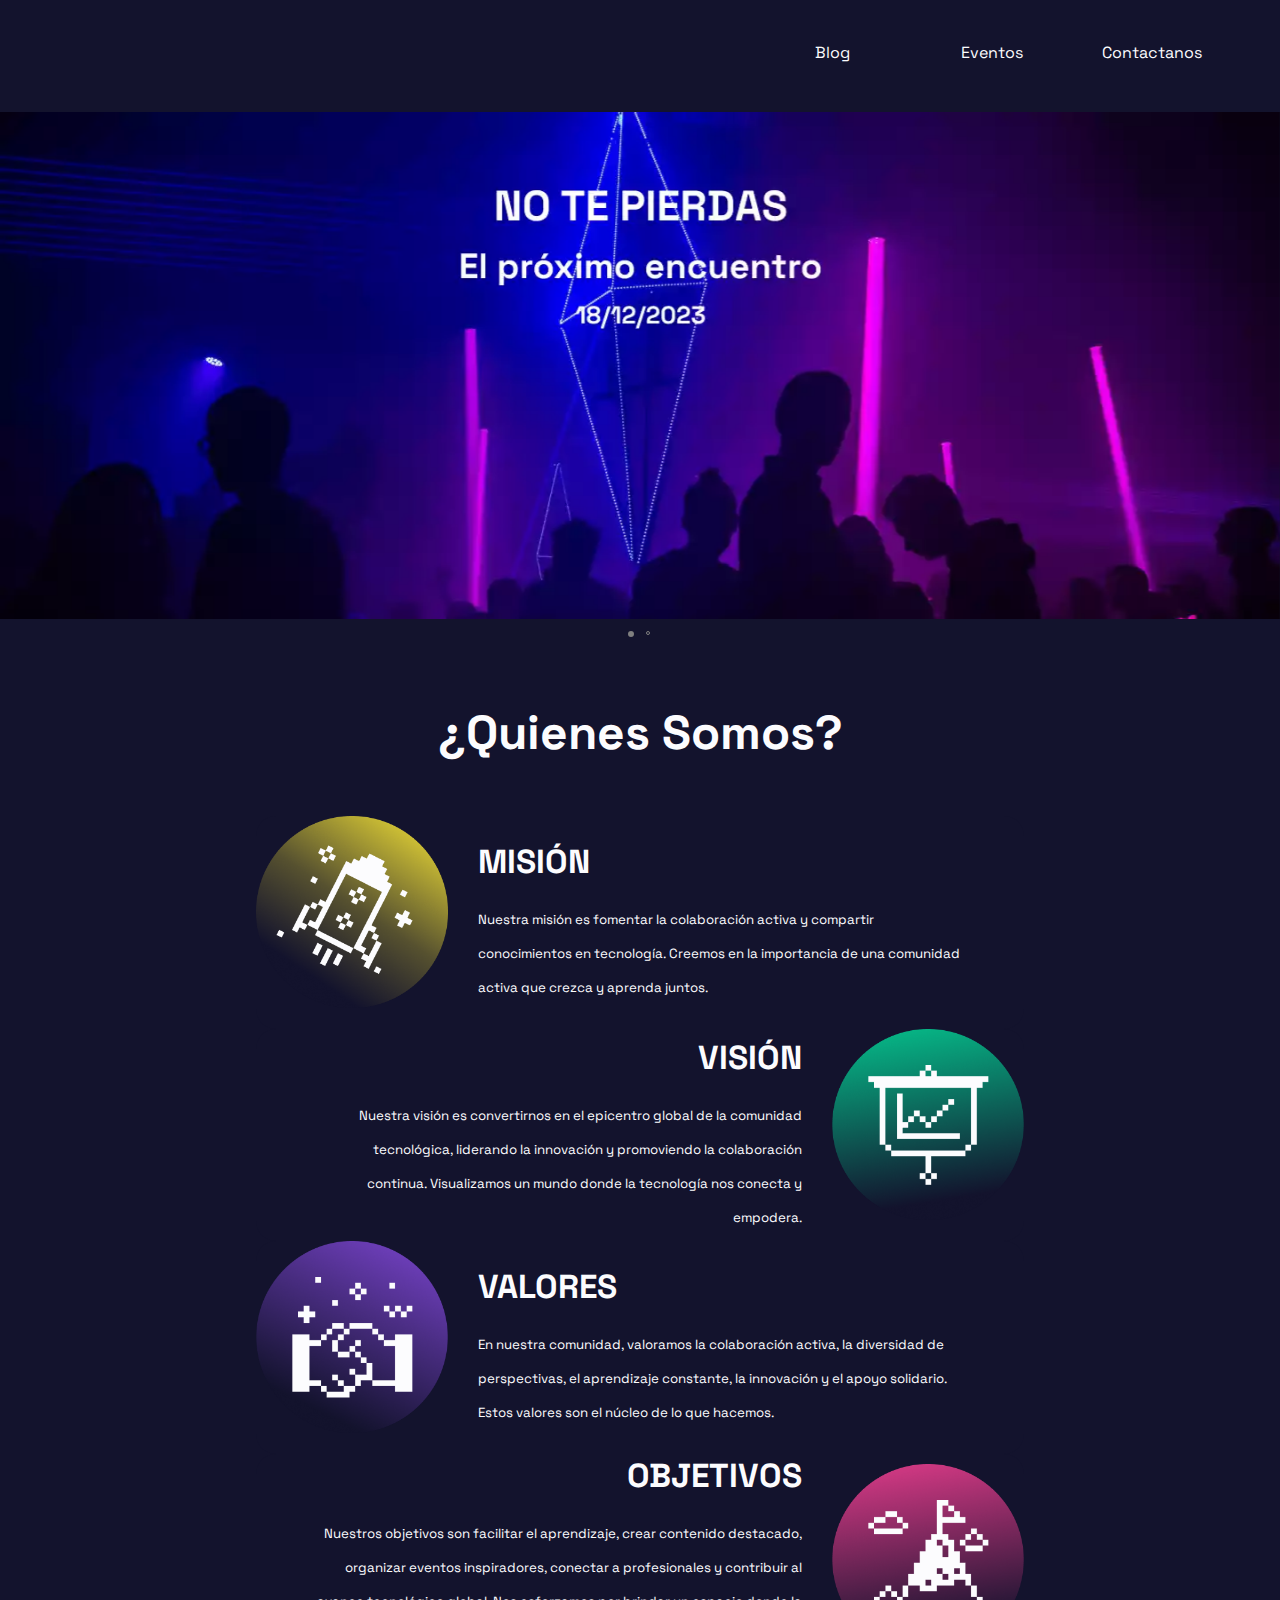
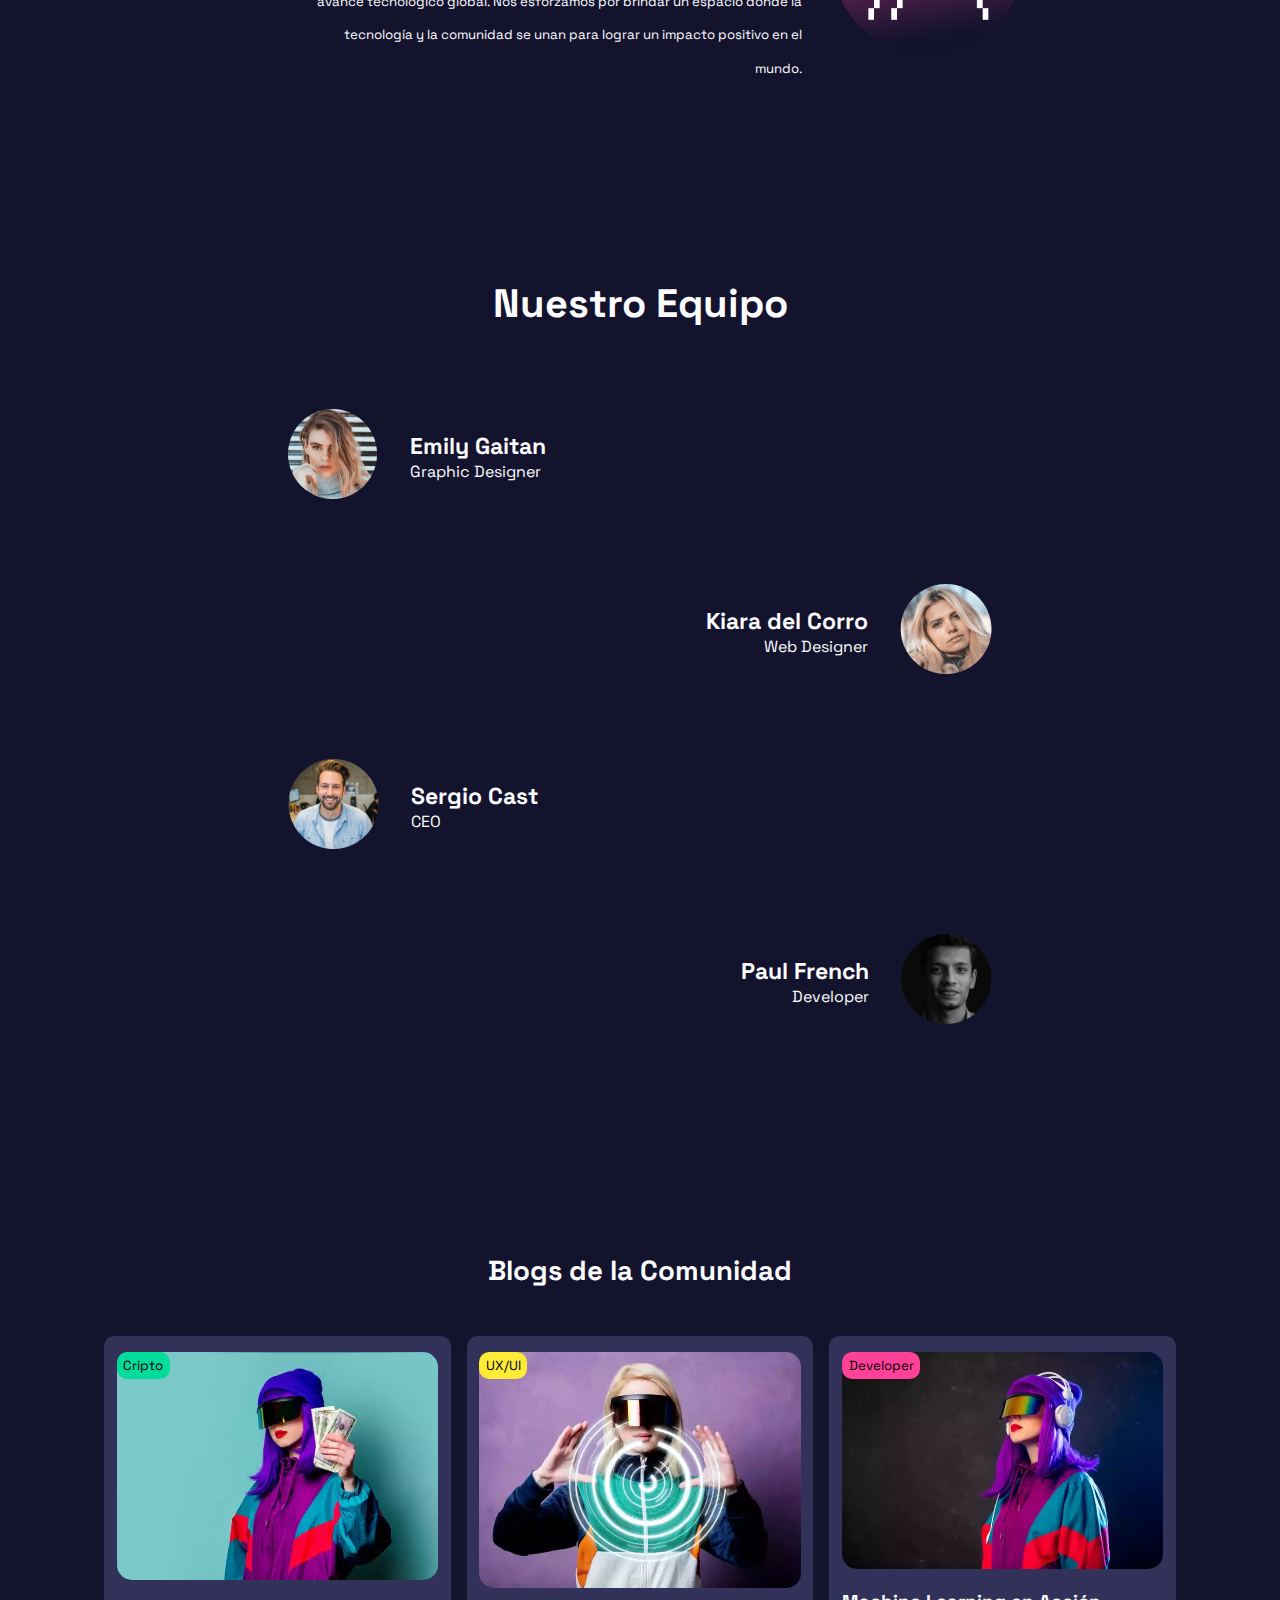
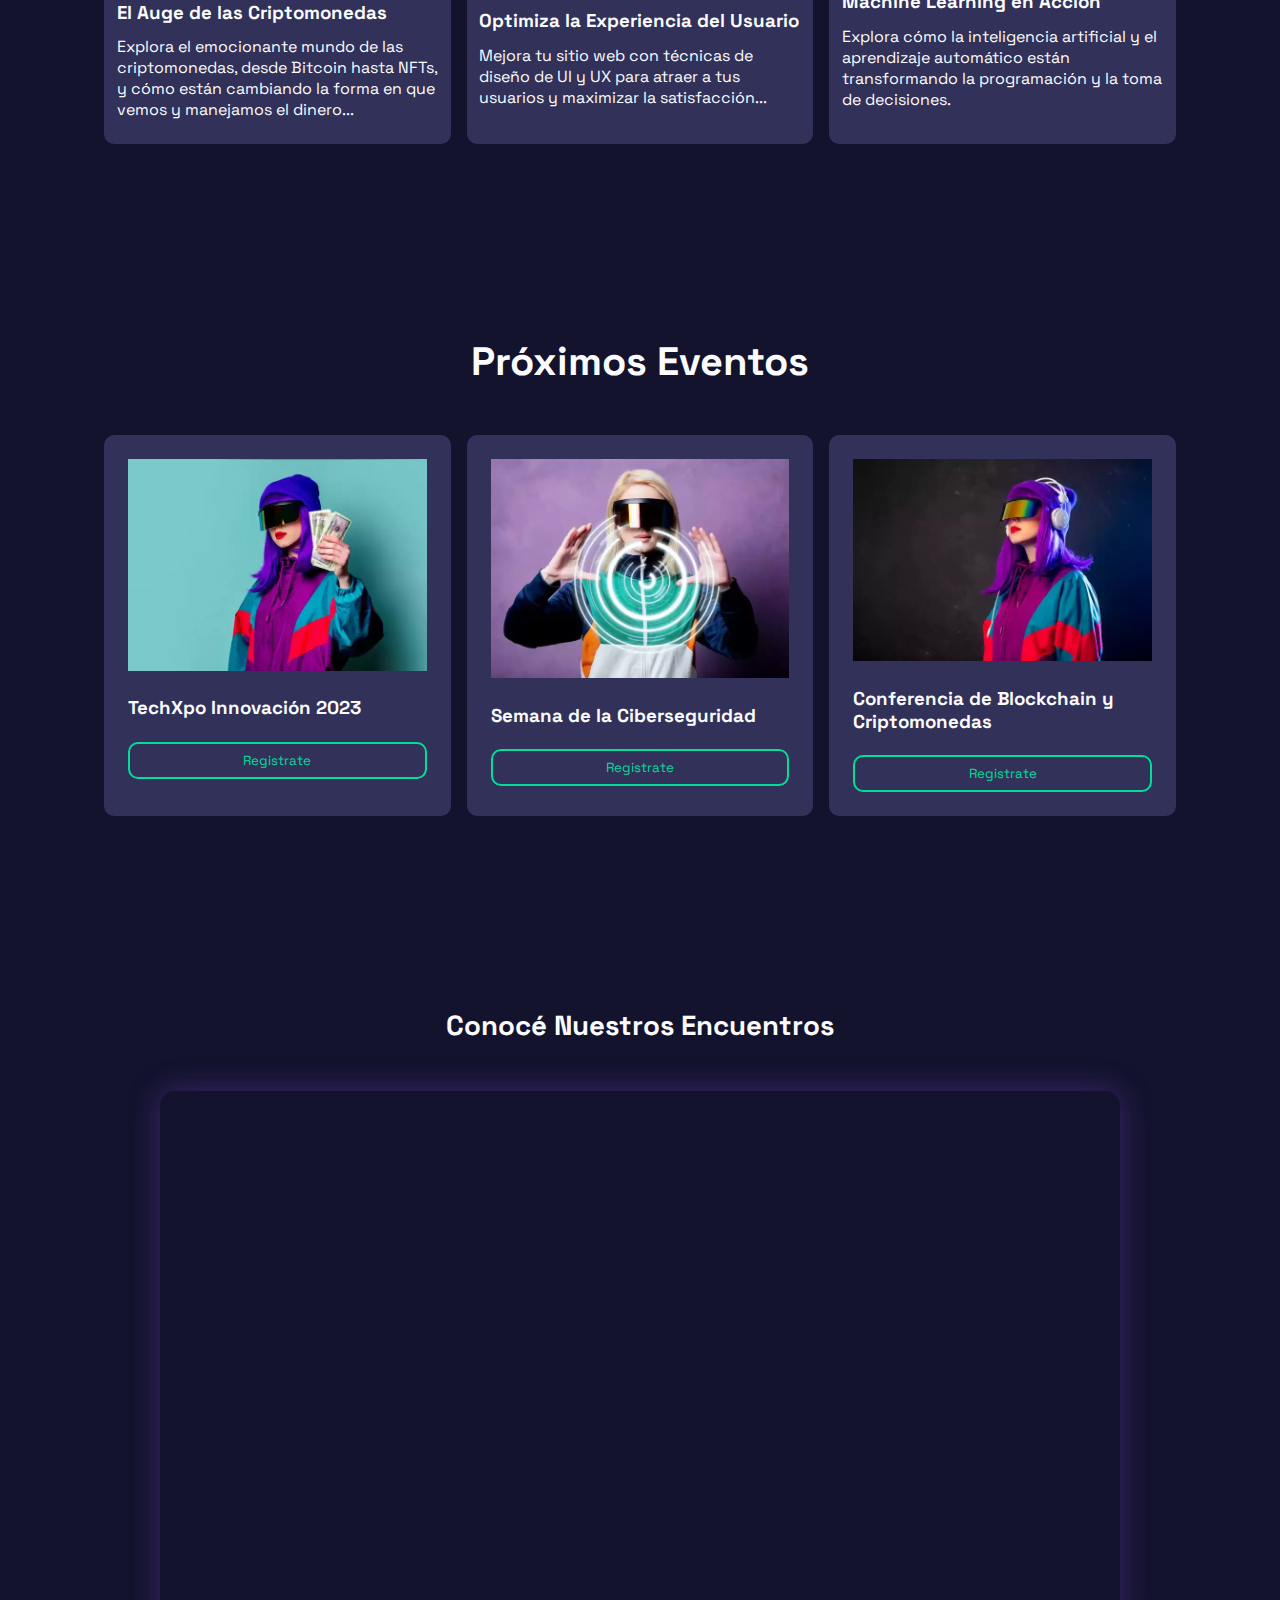
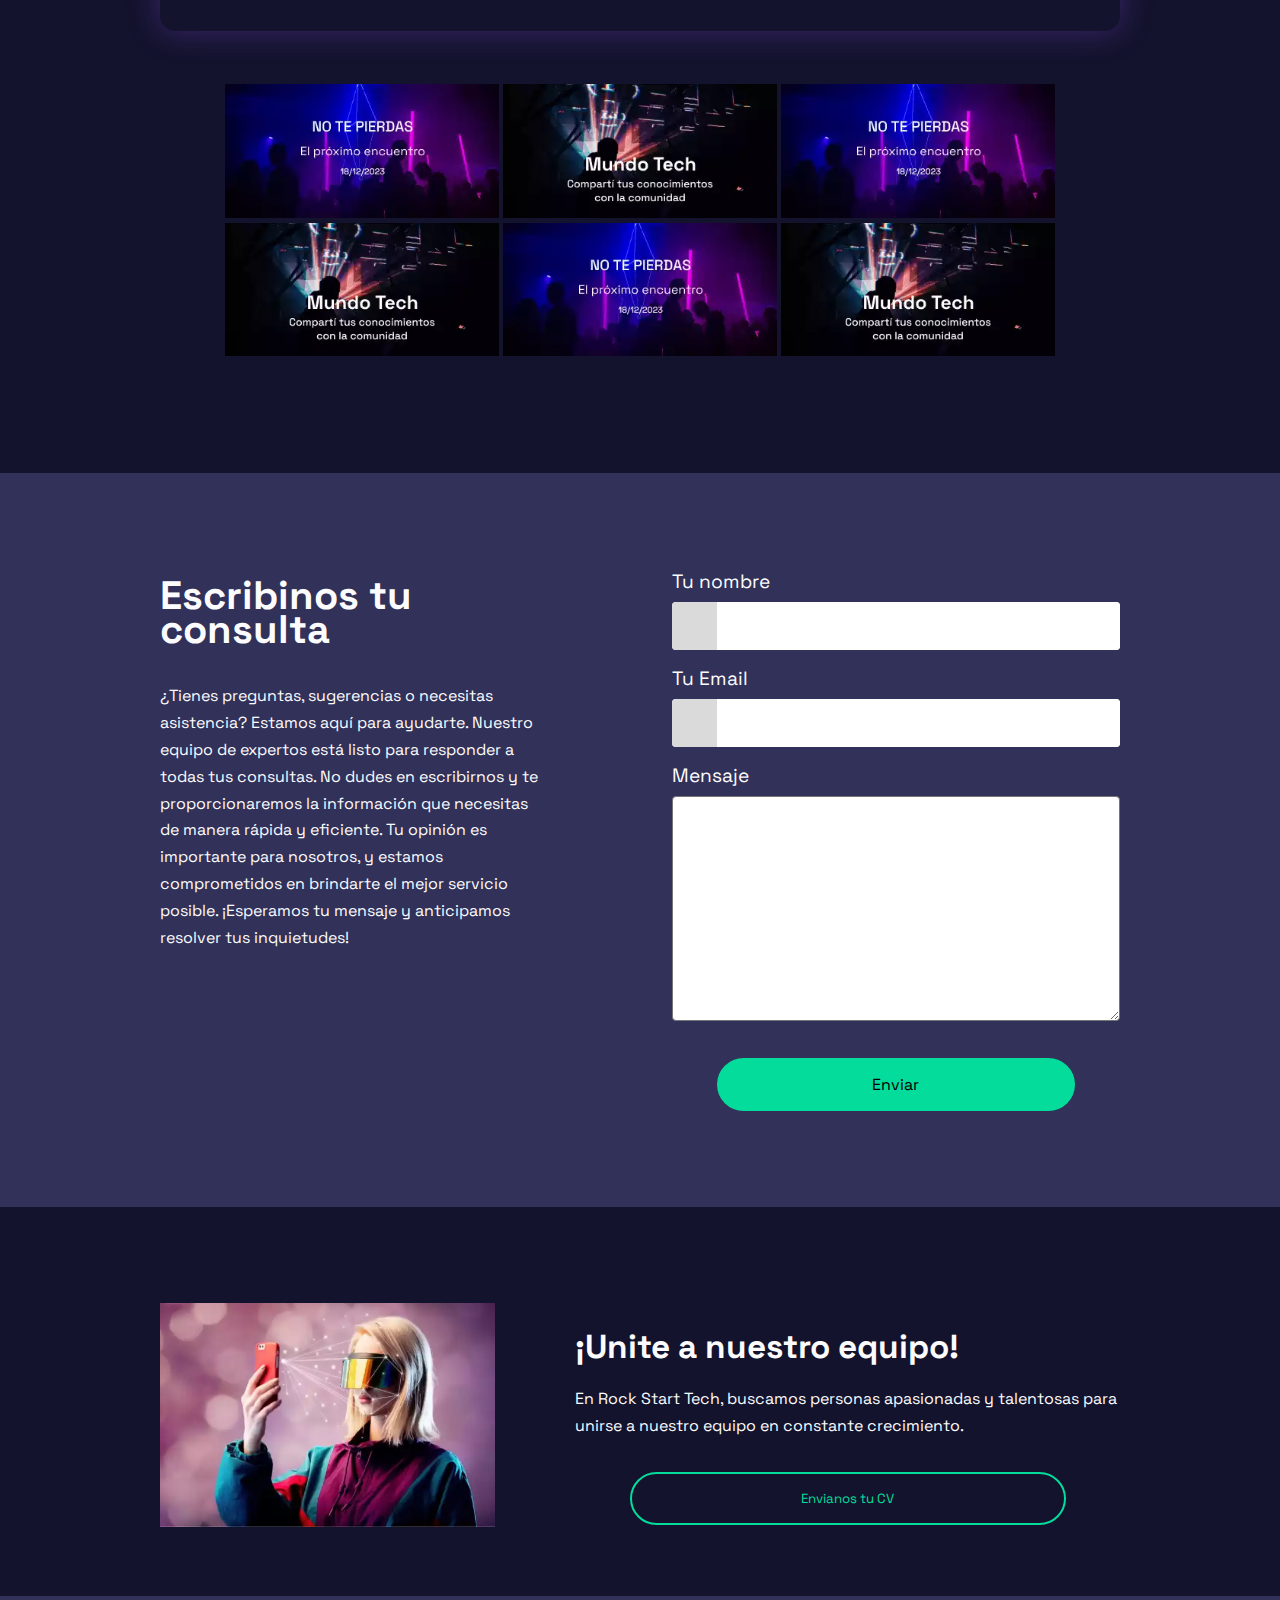
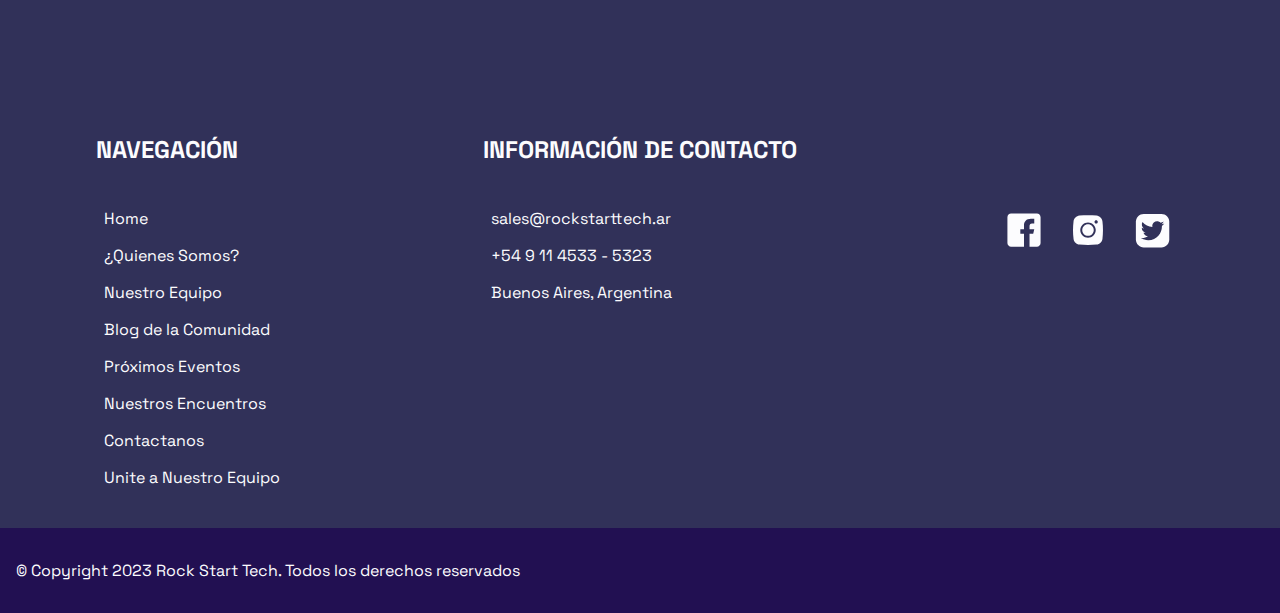
==== commit db5d74ce: "Fixing stuff in html" ====
--- a/index.html
+++ b/index.html
@@ -65,7 +65,7 @@
             </figure>
             <div class="mision">
                 <h3><strong>Misión</strong></h3>
-                <p>Impulsar la colaboración y el aprendizaje en tecnología, creando una comunidad activa y compartiendo conocimientos.</p>
+                <p>Nuestra misión es fomentar la colaboración activa y compartir conocimientos en tecnología. Creemos en la importancia de una comunidad activa que crezca y aprenda juntos.</p>
             </div>
         </article>
 
@@ -79,7 +79,7 @@
             </figure>
             <div class="vision">
                 <h3><strong>Visión</strong></h3>
-                <p>Convertirnos en el epicentro global de la comunidad tecnológica, liderando la innovación y la colaboración continua.</p>
+                <p>Nuestra visión es convertirnos en el epicentro global de la comunidad tecnológica, liderando la innovación y promoviendo la colaboración continua. Visualizamos un mundo donde la tecnología nos conecta y empodera.</p>
             </div>
         </article>
 
@@ -93,7 +93,7 @@
             </figure>
             <div class="valores">
                 <h3><strong>Valores</strong></h3>
-                <p>Colaboración activa, diversidad, aprendizaje constante, innovación y apoyo solidario definen nuestra comunidad.</p>
+                <p>En nuestra comunidad, valoramos la colaboración activa, la diversidad de perspectivas, el aprendizaje constante, la innovación y el apoyo solidario. Estos valores son el núcleo de lo que hacemos.</p>
             </div>
         </article>
 
@@ -107,7 +107,7 @@
             </figure>
             <div class="objetivos">
                 <h3><strong>Objetivos</strong></h3>
-                <p>Facilitar el aprendizaje, crear contenido destacado, organizar eventos inspiradores, conectar a profesionales y contribuir al avance tecnológico global.</p>
+                <p>Nuestros objetivos son facilitar el aprendizaje, crear contenido destacado, organizar eventos inspiradores, conectar a profesionales y contribuir al avance tecnológico global. Nos esforzamos por brindar un espacio donde la tecnología y la comunidad se unan para lograr un impacto positivo en el mundo.</p>
             </div>
         </article>
     </section>
@@ -192,8 +192,8 @@
                             <img src="img/01_M_Asset_Blog-01_v1.webp" alt="Imagen 1">
                         </picture>
                     </figure>
-                    <h3>Título 1</h3>
-                    <p>Texto breve 1</p>
+                    <h3>El Auge de las Criptomonedas</h3>
+                    <p>Explora el emocionante mundo de las criptomonedas, desde Bitcoin hasta NFTs, y cómo están cambiando la forma en que vemos y manejamos el dinero...</p>
                 </a>
             </article>
 
@@ -207,8 +207,8 @@
                             <img src="img/01_M_Asset_Blog-02_v1.webp" alt="Imagen 2">
                         </picture>
                     </figure>
-                <h3>Título 2</h3>
-                <p>Texto breve 2</p>
+                <h3>Optimiza la Experiencia del Usuario</h3>
+                <p>Mejora tu sitio web con técnicas de diseño de UI y UX para atraer a tus usuarios y maximizar la satisfacción...</p>
                 </a>
             </article>
 
@@ -222,8 +222,8 @@
                             <img src="img/01_M_Asset_Blog-03_v1.webp" alt="Imagen 3">
                         </picture>
                     </figure>
-                <h3>Título 3</h3>
-                <p>Texto breve 3</p>
+                <h3>Machine Learning en Acción</h3>
+                <p>Explora cómo la inteligencia artificial y el aprendizaje automático están transformando la programación y la toma de decisiones.</p>
                 </a>
             </article>
         </div>
@@ -242,8 +242,8 @@
                         <img src="./img/01_T_Asset_Blog-01_v1.webp" alt="Imagen 1">
                     </picture>
                 </figure>
-                <h3>Título 1</h3>
-                <p>Texto breve 1</p>
+                <h3>TechXpo Innovación 2023</h3>
+                <p>Un evento anual que reúne a startups tecnológicas, expertos en innovación y entusiastas de la tecnología para exhibir las últimas tendencias en la industria...</p>
                 <button class="eventos-button">Registrate</button>
             </article>
 
@@ -255,8 +255,8 @@
                         <img src="img/01_M_Asset_Blog-02_v1.webp" alt="Imagen 2">
                     </picture>
                 </figure>
-                <h3>Título 2</h3>
-                <p>Texto breve 2</p>
+                <h3>Semana de la Ciberseguridad</h3>
+                <p>Una serie de talleres, charlas y competencias que promueven la conciencia y las mejores prácticas en ciberseguridad...</p>
                 <button class="eventos-button">Registrate</button>
             </article>
 
@@ -268,8 +268,8 @@
                         <img src="img/01_M_Asset_Blog-03_v1.webp" alt="Imagen 3">
                     </picture>
                 </figure>
-                <h3>Título 3</h3>
-                <p>Texto breve 3</p>
+                <h3>Conferencia de Blockchain y Criptomonedas</h3>
+                <p>Un evento que explora la tecnología detrás de blockchain y las últimas tendencias en criptomonedas. Conocé todo lo que necesitas saber...</p>
                 <button class="eventos-button">Registrate</button>
             </article>
         </div>
@@ -333,7 +333,7 @@
             <div class="wrapper">
                 <div class="left">
                     <h2 class="contact-heading">Escribinos tu consulta</h2>
-                    <p class="contact-desc">Contame tus ideas y projectos, juntos las haremos realidad a nivel digital poniendo la creatividad y el diseño como eje principal.
+                    <p class="contact-desc">¿Tienes preguntas, sugerencias o necesitas asistencia? Estamos aquí para ayudarte. Nuestro equipo de expertos está listo para responder a todas tus consultas. No dudes en escribirnos y te proporcionaremos la información que necesitas de manera rápida y eficiente. Tu opinión es importante para nosotros, y estamos comprometidos en brindarte el mejor servicio posible. ¡Esperamos tu mensaje y anticipamos resolver tus inquietudes!
                 </div>
 
                 <div class="right">
@@ -382,7 +382,7 @@
         </figure>
         <div class="right">
             <h2 class="contact-heading" id="head-unite">¡Unite a nuestro equipo!</h2>
-            <p class="contact-desc">Contame tus ideas y projectos, juntos las haremos realidad a nivel digital poniendo la creatividad y el diseño como eje principal.</p>
+            <p class="contact-desc">En Rock Start Tech, buscamos personas apasionadas y talentosas para unirse a nuestro equipo en constante crecimiento.</p>
             <button class="contacto-button">Envianos tu CV</button>
         </div>
     </article>
--- a/style.css
+++ b/style.css
@@ -334,7 +334,6 @@
 
 .blog-item .blog-button {
     position: absolute;
-    top: calc(1.5rem+2rem);
     right: 1.5rem;
     background-color: var(--secondary-banana-yellow);
     border-radius: 10px 10px 10px 10px;
@@ -990,6 +989,7 @@
         -moz-border-radius: 80px 80px 80px 80px;
     }
 
+<<<<<<< Updated upstream
     /*-EVENTOS SECTION-*/
 
     .blog-container h2{
@@ -1001,6 +1001,13 @@
     .eventos-container h2{
         font-size: var(--dm);
     }
+=======
+    /* ------------------------------------PROXIMOS EVENTOS----------------------------- */
+
+    .eventos-container .eventos-item p {
+        display: inherit;
+      }
+>>>>>>> Stashed changes
     
     /*-NUESTROS ENCUENTROS-*/
     
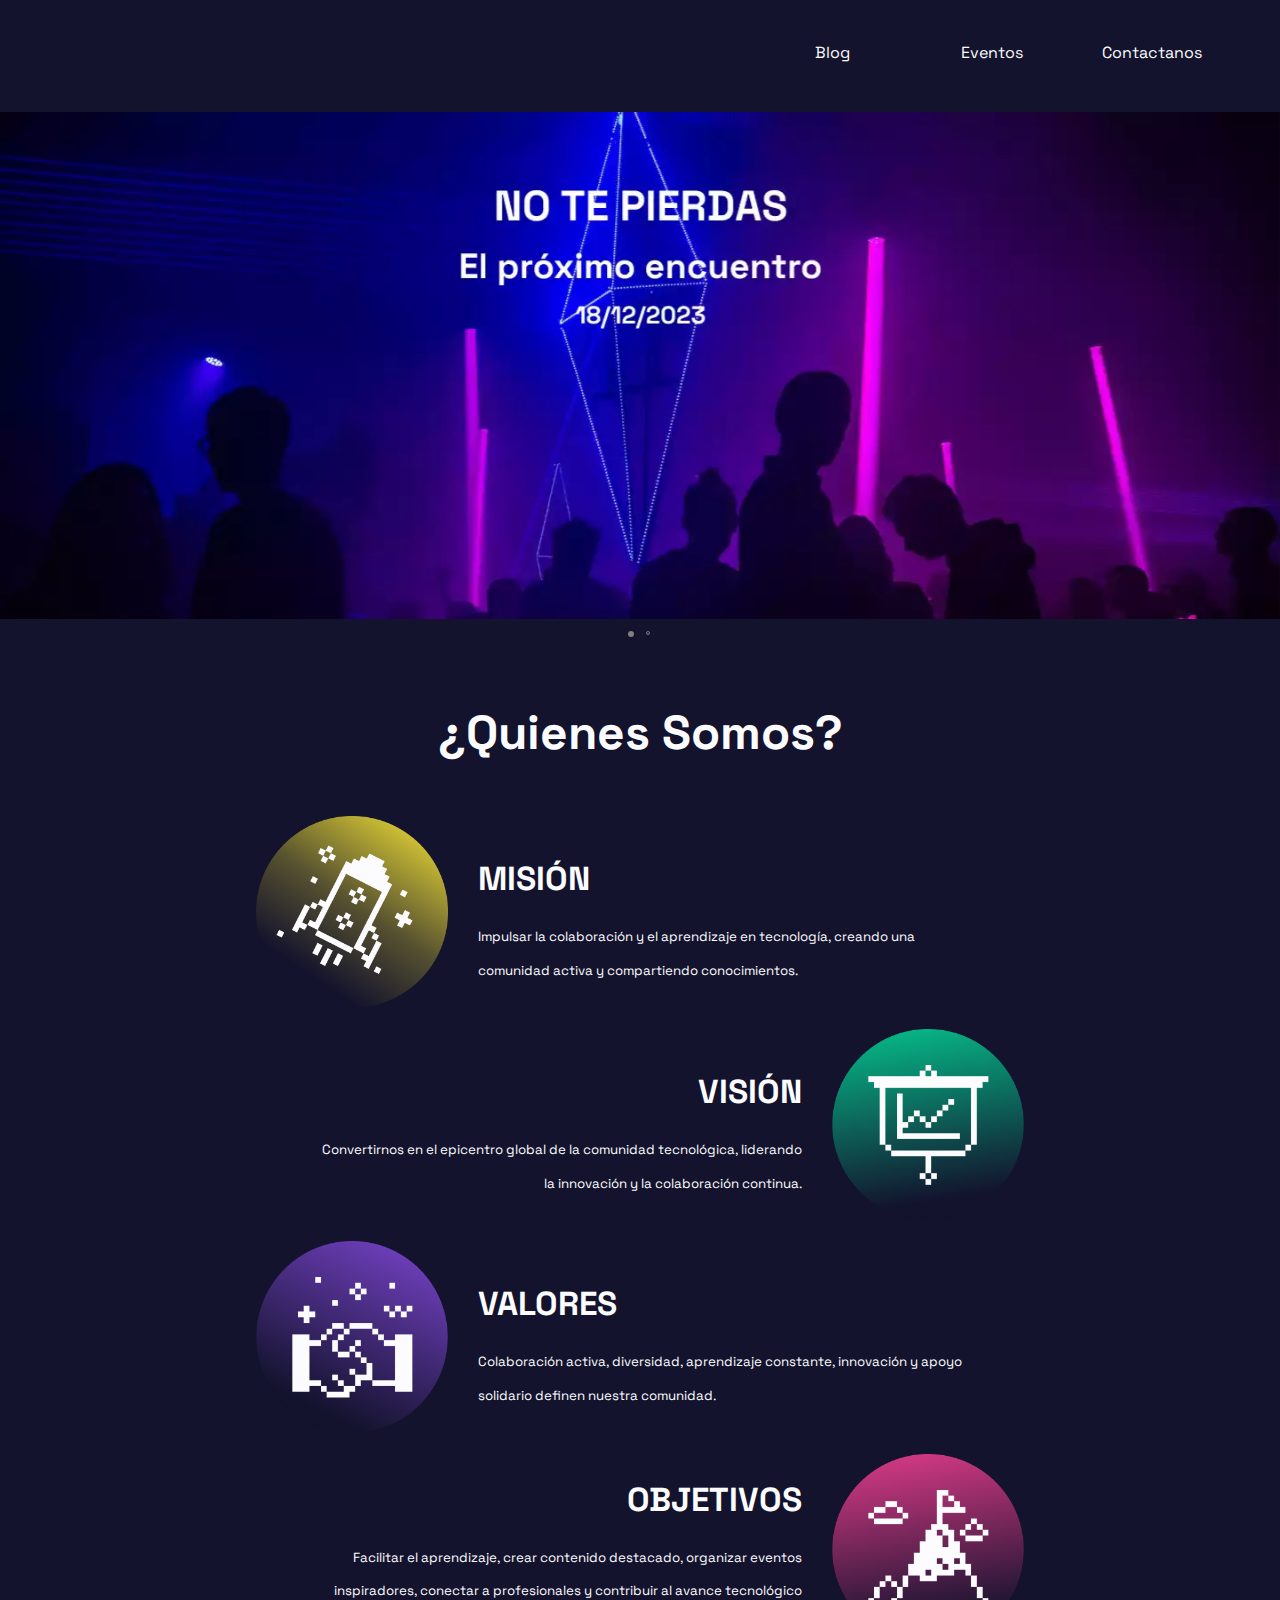
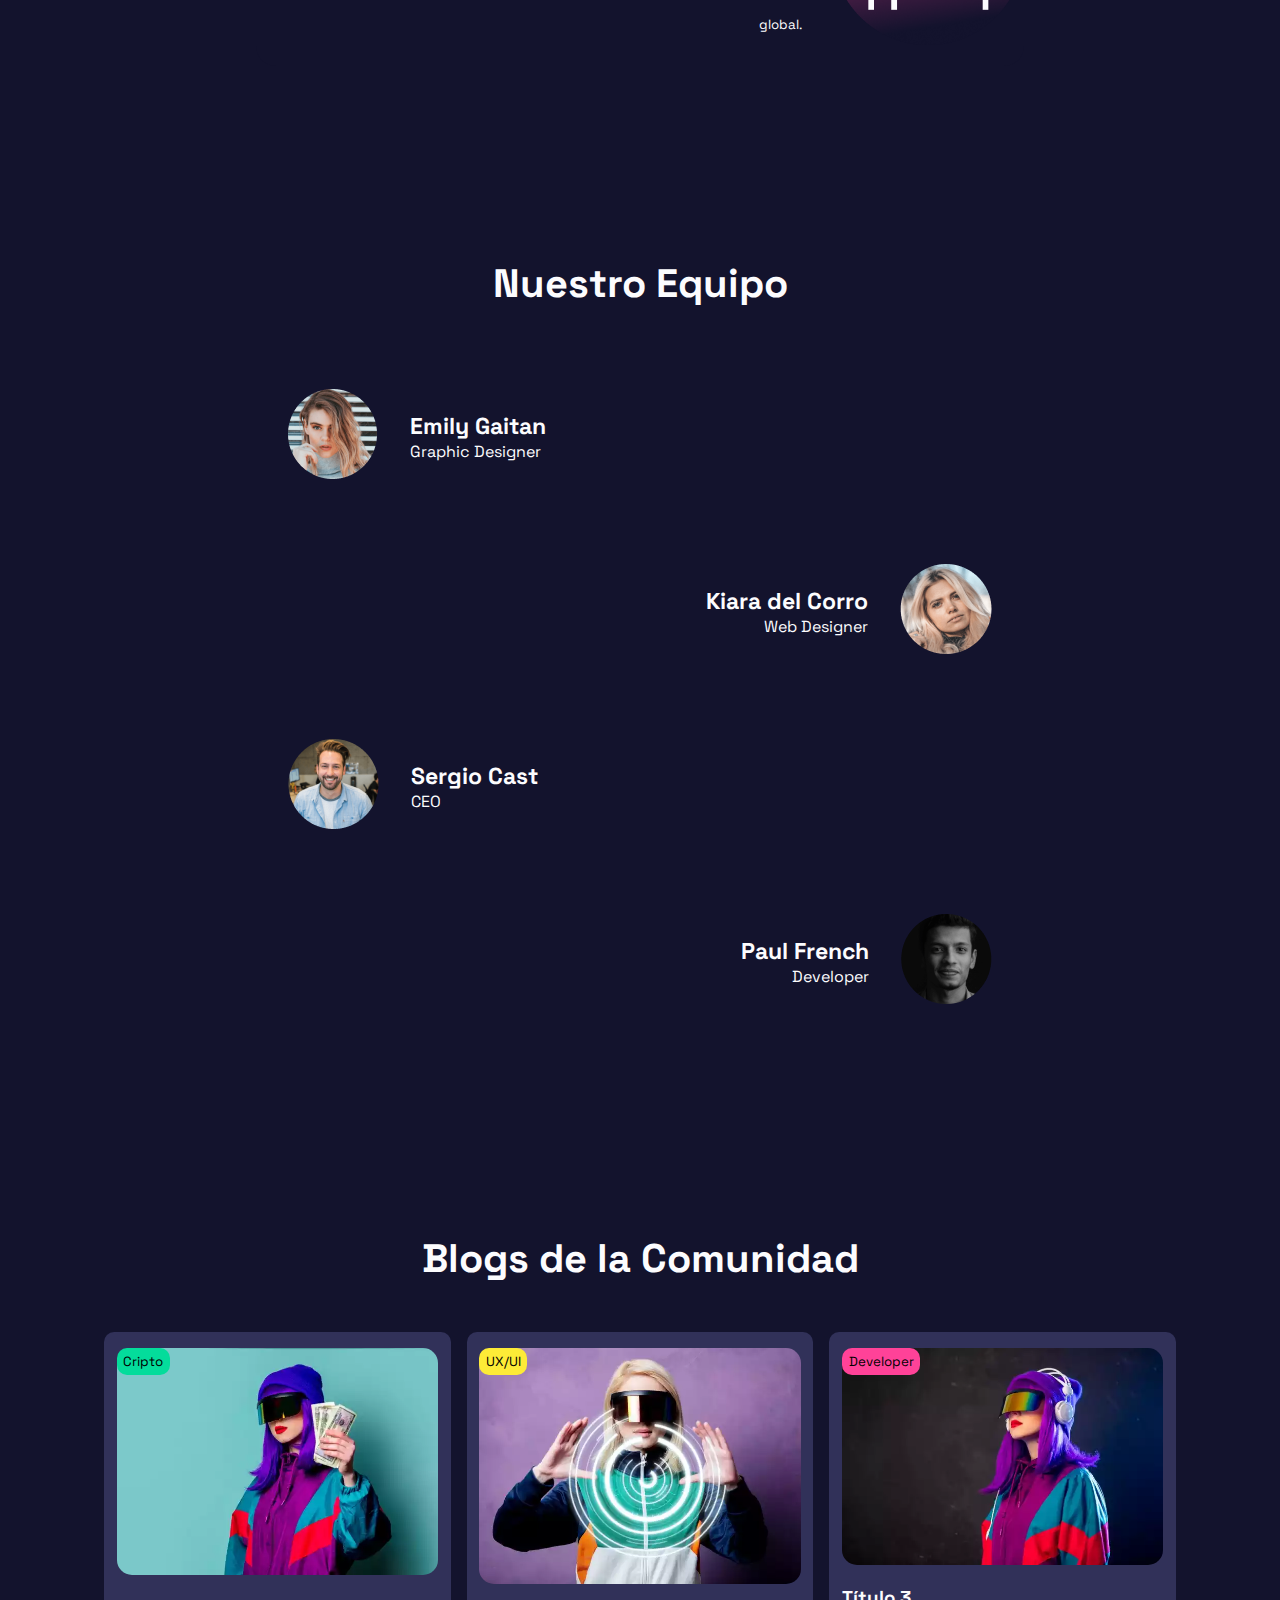
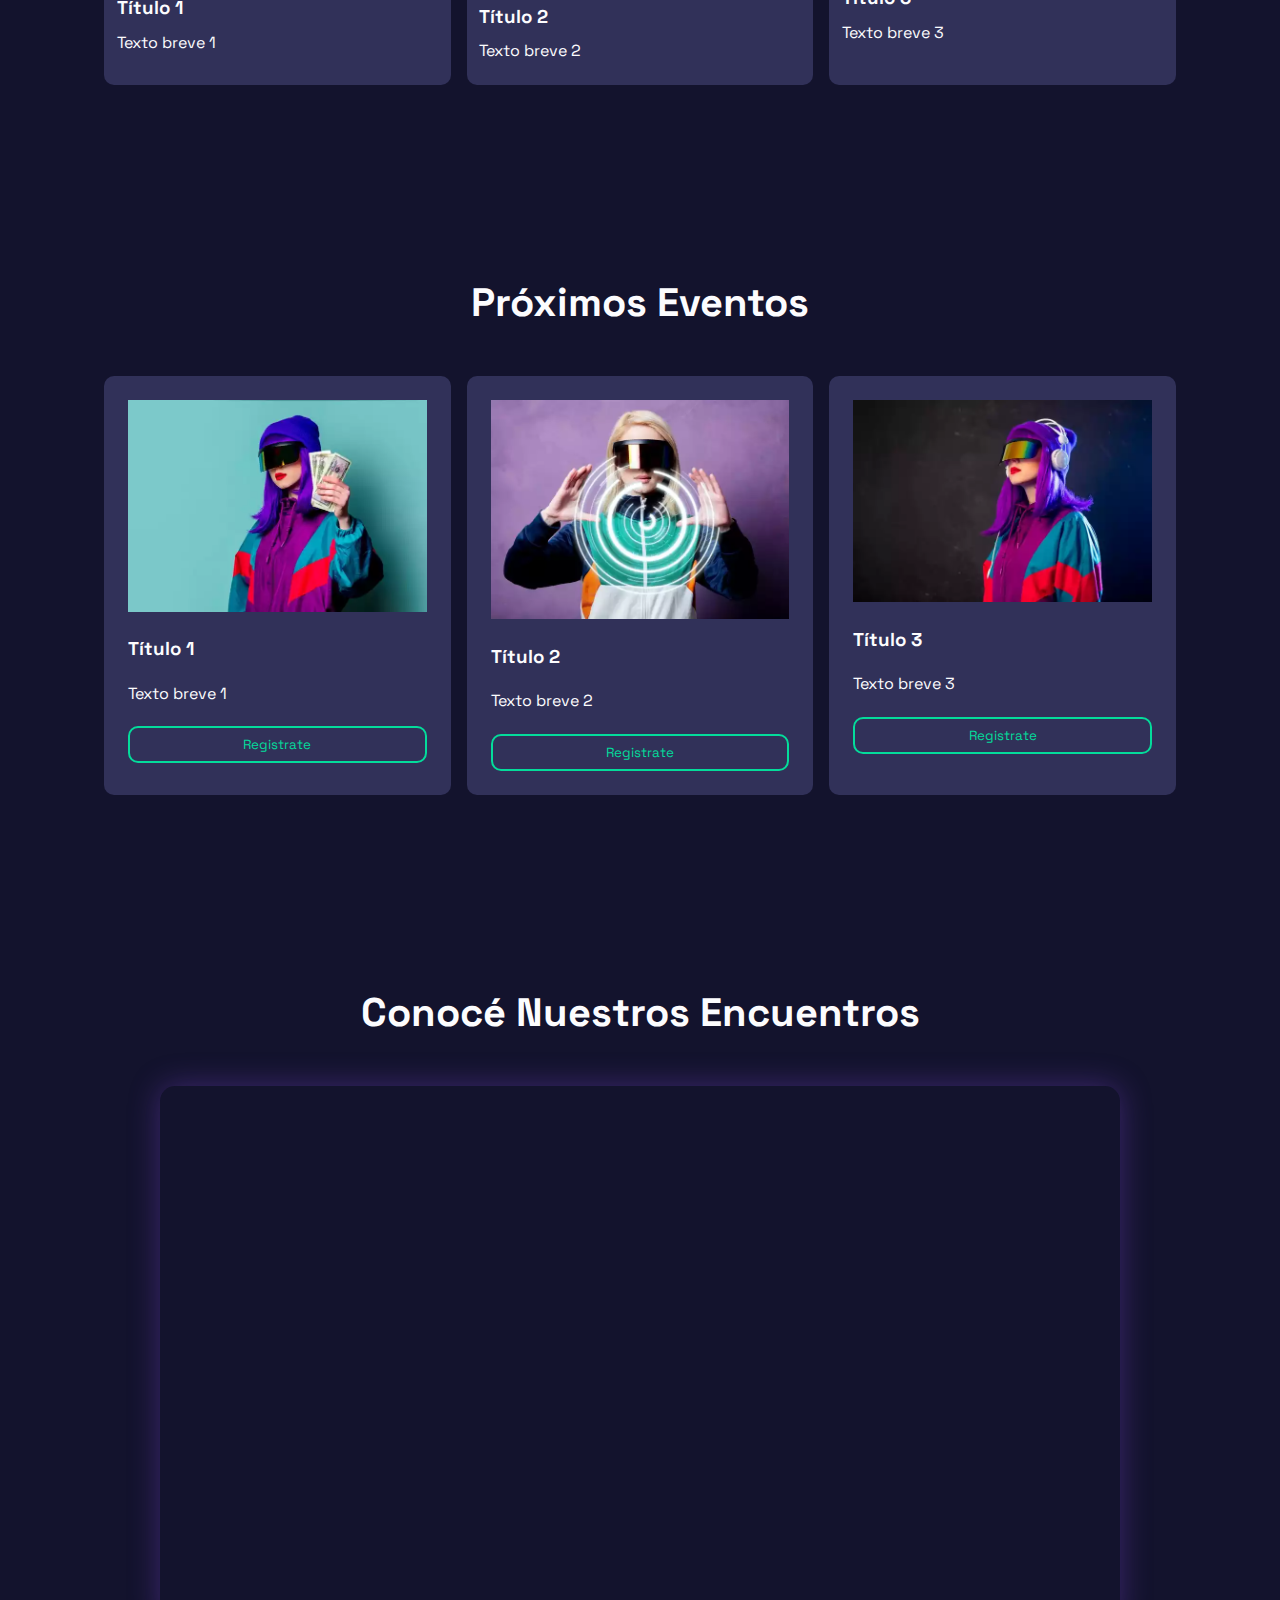
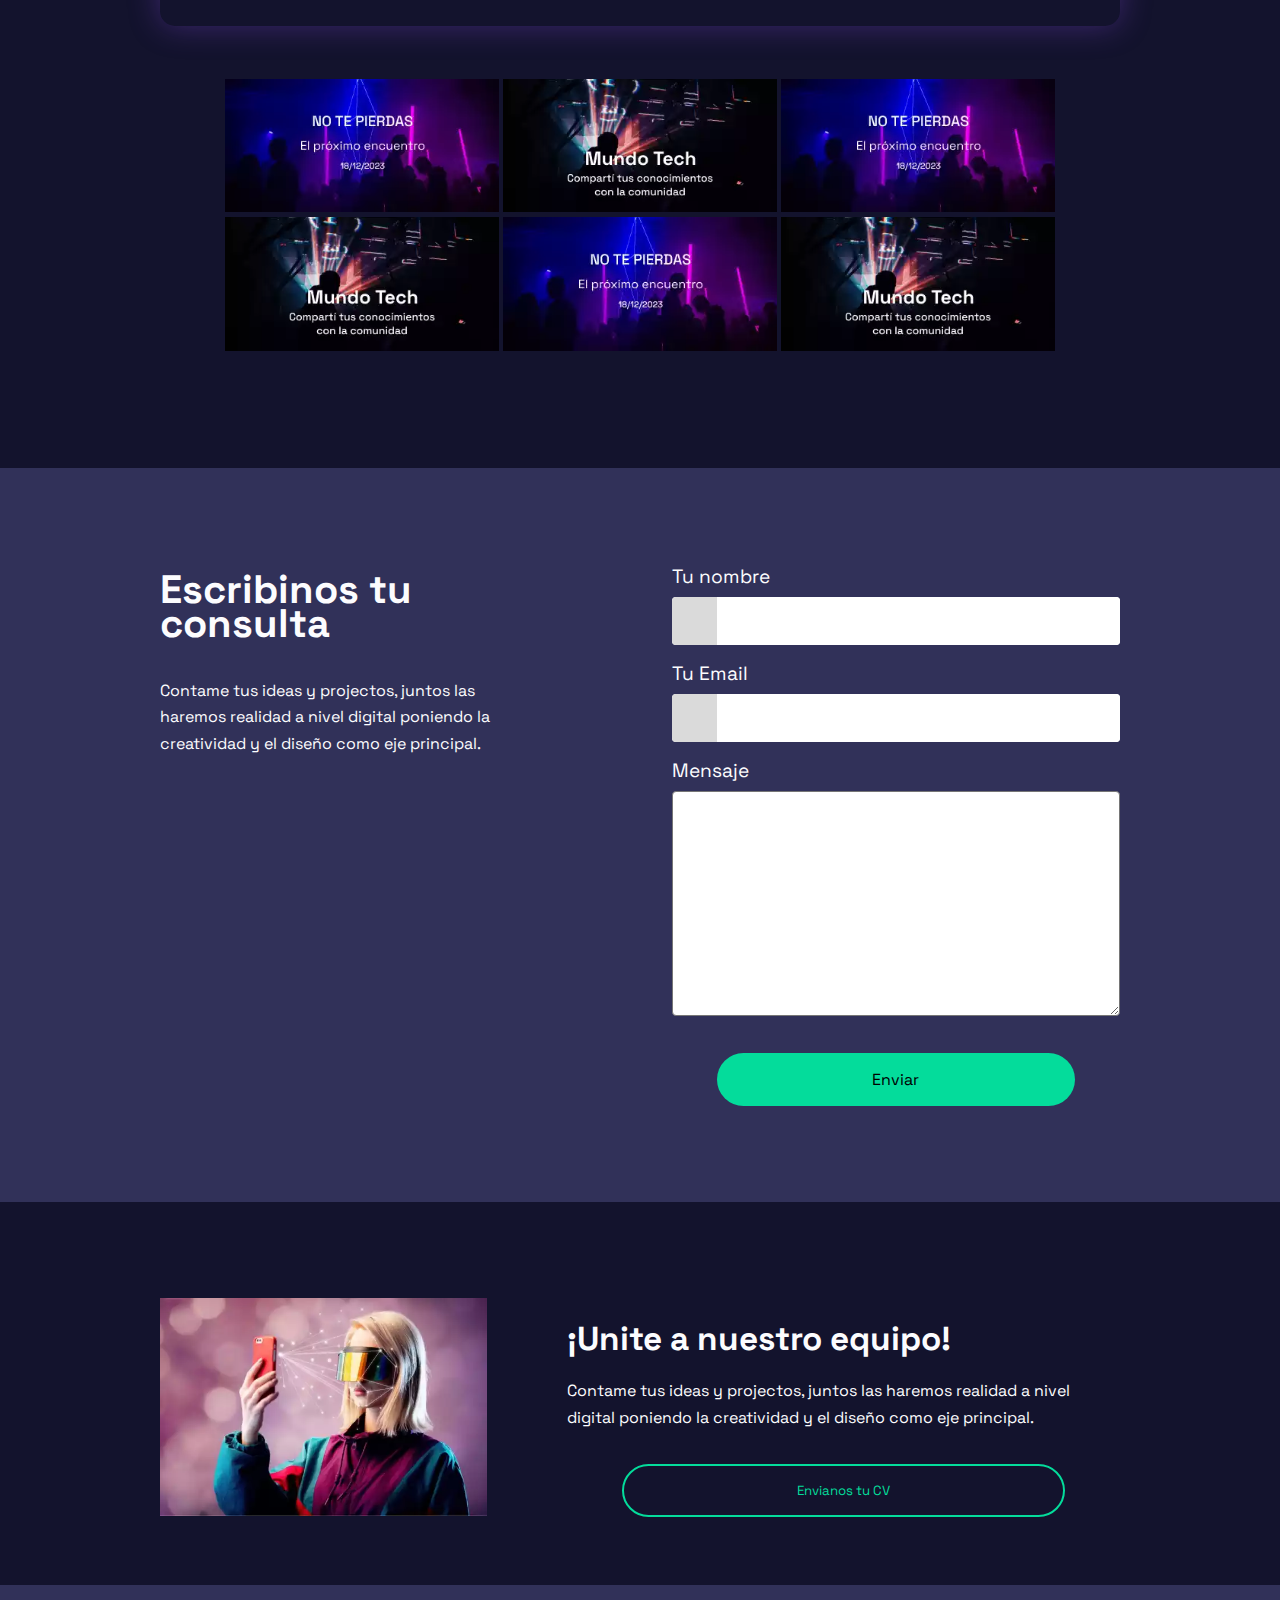
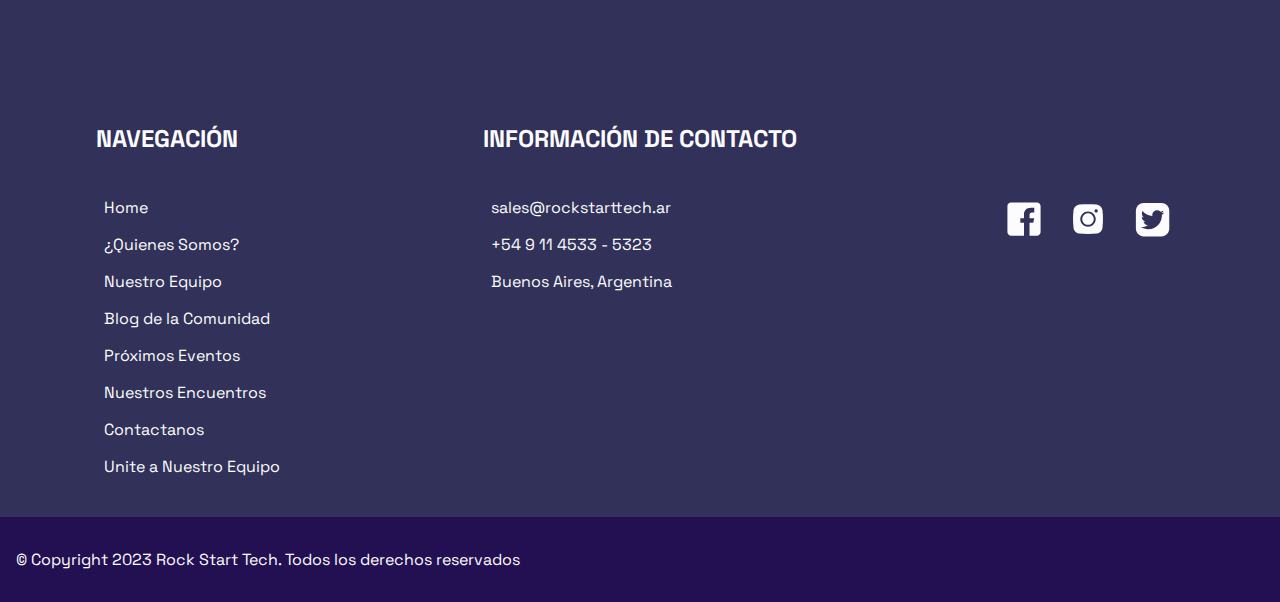
==== commit c4734efe: "eliminación de comentarios" ====
--- a/index.html
+++ b/index.html
@@ -51,7 +51,6 @@
         </figure>
     </section>
 
-    <!-¿QUIENES SOMOS?- -->
 
     <section id="sec-01">
         <h2><strong>¿Quienes Somos?</strong></h2>
@@ -65,7 +64,7 @@
             </figure>
             <div class="mision">
                 <h3><strong>Misión</strong></h3>
-                <p>Nuestra misión es fomentar la colaboración activa y compartir conocimientos en tecnología. Creemos en la importancia de una comunidad activa que crezca y aprenda juntos.</p>
+                <p>Impulsar la colaboración y el aprendizaje en tecnología, creando una comunidad activa y compartiendo conocimientos.</p>
             </div>
         </article>
 
@@ -79,7 +78,7 @@
             </figure>
             <div class="vision">
                 <h3><strong>Visión</strong></h3>
-                <p>Nuestra visión es convertirnos en el epicentro global de la comunidad tecnológica, liderando la innovación y promoviendo la colaboración continua. Visualizamos un mundo donde la tecnología nos conecta y empodera.</p>
+                <p>Convertirnos en el epicentro global de la comunidad tecnológica, liderando la innovación y la colaboración continua.</p>
             </div>
         </article>
 
@@ -93,7 +92,7 @@
             </figure>
             <div class="valores">
                 <h3><strong>Valores</strong></h3>
-                <p>En nuestra comunidad, valoramos la colaboración activa, la diversidad de perspectivas, el aprendizaje constante, la innovación y el apoyo solidario. Estos valores son el núcleo de lo que hacemos.</p>
+                <p>Colaboración activa, diversidad, aprendizaje constante, innovación y apoyo solidario definen nuestra comunidad.</p>
             </div>
         </article>
 
@@ -107,12 +106,10 @@
             </figure>
             <div class="objetivos">
                 <h3><strong>Objetivos</strong></h3>
-                <p>Nuestros objetivos son facilitar el aprendizaje, crear contenido destacado, organizar eventos inspiradores, conectar a profesionales y contribuir al avance tecnológico global. Nos esforzamos por brindar un espacio donde la tecnología y la comunidad se unan para lograr un impacto positivo en el mundo.</p>
-            </div>
-        </article>
-    </section>
-
-    <!-NUESTRO EQUIPO- -->
+                <p>Facilitar el aprendizaje, crear contenido destacado, organizar eventos inspiradores, conectar a profesionales y contribuir al avance tecnológico global.</p>
+            </div>
+        </article>
+    </section>
 
     <section id="sec-02">
         <h2>Nuestro Equipo</h2>
@@ -177,8 +174,6 @@
             </div>
     </section>
 
-    <!-BLOG DE LA COMUNIDAD- -->
-
     <section class="blog-container" id="blog">
         <h2>Blogs de la Comunidad</h2>
         <div class="alignment-blog">
@@ -192,8 +187,8 @@
                             <img src="img/01_M_Asset_Blog-01_v1.webp" alt="Imagen 1">
                         </picture>
                     </figure>
-                    <h3>El Auge de las Criptomonedas</h3>
-                    <p>Explora el emocionante mundo de las criptomonedas, desde Bitcoin hasta NFTs, y cómo están cambiando la forma en que vemos y manejamos el dinero...</p>
+                    <h3>Título 1</h3>
+                    <p>Texto breve 1</p>
                 </a>
             </article>
 
@@ -207,8 +202,8 @@
                             <img src="img/01_M_Asset_Blog-02_v1.webp" alt="Imagen 2">
                         </picture>
                     </figure>
-                <h3>Optimiza la Experiencia del Usuario</h3>
-                <p>Mejora tu sitio web con técnicas de diseño de UI y UX para atraer a tus usuarios y maximizar la satisfacción...</p>
+                <h3>Título 2</h3>
+                <p>Texto breve 2</p>
                 </a>
             </article>
 
@@ -222,14 +217,12 @@
                             <img src="img/01_M_Asset_Blog-03_v1.webp" alt="Imagen 3">
                         </picture>
                     </figure>
-                <h3>Machine Learning en Acción</h3>
-                <p>Explora cómo la inteligencia artificial y el aprendizaje automático están transformando la programación y la toma de decisiones.</p>
+                <h3>Título 3</h3>
+                <p>Texto breve 3</p>
                 </a>
             </article>
         </div>
     </section>
-
-    <!-EVENTOS SECTION- -->
 
     <section class="eventos-container" id="eventos">
         <h2>Próximos Eventos</h2>
@@ -242,8 +235,8 @@
                         <img src="./img/01_T_Asset_Blog-01_v1.webp" alt="Imagen 1">
                     </picture>
                 </figure>
-                <h3>TechXpo Innovación 2023</h3>
-                <p>Un evento anual que reúne a startups tecnológicas, expertos en innovación y entusiastas de la tecnología para exhibir las últimas tendencias en la industria...</p>
+                <h3>Título 1</h3>
+                <p>Texto breve 1</p>
                 <button class="eventos-button">Registrate</button>
             </article>
 
@@ -255,8 +248,8 @@
                         <img src="img/01_M_Asset_Blog-02_v1.webp" alt="Imagen 2">
                     </picture>
                 </figure>
-                <h3>Semana de la Ciberseguridad</h3>
-                <p>Una serie de talleres, charlas y competencias que promueven la conciencia y las mejores prácticas en ciberseguridad...</p>
+                <h3>Título 2</h3>
+                <p>Texto breve 2</p>
                 <button class="eventos-button">Registrate</button>
             </article>
 
@@ -268,14 +261,12 @@
                         <img src="img/01_M_Asset_Blog-03_v1.webp" alt="Imagen 3">
                     </picture>
                 </figure>
-                <h3>Conferencia de Blockchain y Criptomonedas</h3>
-                <p>Un evento que explora la tecnología detrás de blockchain y las últimas tendencias en criptomonedas. Conocé todo lo que necesitas saber...</p>
+                <h3>Título 3</h3>
+                <p>Texto breve 3</p>
                 <button class="eventos-button">Registrate</button>
             </article>
         </div>
     </section>
-
-    <!-VIDEO SECTION- -->
 
     <section id="sec-06">
         <h2>Conocé Nuestros Encuentros</h2>
@@ -284,8 +275,6 @@
         </article>
     </section>
 
-    <!-GALERIA SECTION- -->
-
     <section id="sec-galeria">
         <figure id="galeria">
             <a href="./resources/01_section_carrusel_web.webp"
@@ -325,15 +314,13 @@
             </a>
         </figure>
     </section>
-
-    <!-ESCRIBINOS TU CONSULTA- -->
 
     <section id="sec-07">
         <article class="container" id="contact">
             <div class="wrapper">
                 <div class="left">
                     <h2 class="contact-heading">Escribinos tu consulta</h2>
-                    <p class="contact-desc">¿Tienes preguntas, sugerencias o necesitas asistencia? Estamos aquí para ayudarte. Nuestro equipo de expertos está listo para responder a todas tus consultas. No dudes en escribirnos y te proporcionaremos la información que necesitas de manera rápida y eficiente. Tu opinión es importante para nosotros, y estamos comprometidos en brindarte el mejor servicio posible. ¡Esperamos tu mensaje y anticipamos resolver tus inquietudes!
+                    <p class="contact-desc">Contame tus ideas y projectos, juntos las haremos realidad a nivel digital poniendo la creatividad y el diseño como eje principal.
                 </div>
 
                 <div class="right">
@@ -369,8 +356,6 @@
         </article>
   </section>
 
-  <!-UNITE A NUESTRO EQUIPO- -->
-
   <section id="sec-08">
     <article id="sec-unite">
         <figure>
@@ -382,12 +367,11 @@
         </figure>
         <div class="right">
             <h2 class="contact-heading" id="head-unite">¡Unite a nuestro equipo!</h2>
-            <p class="contact-desc">En Rock Start Tech, buscamos personas apasionadas y talentosas para unirse a nuestro equipo en constante crecimiento.</p>
+            <p class="contact-desc">Contame tus ideas y projectos, juntos las haremos realidad a nivel digital poniendo la creatividad y el diseño como eje principal.</p>
             <button class="contacto-button">Envianos tu CV</button>
         </div>
     </article>
   </section>
-  <!-FOOTER SECTION- -->
 
       <footer>
         <section id="footer">
@@ -433,13 +417,11 @@
   </section>
 
 
-</main>
-
- <!-JS SHEETS- -->
-
- <script src="js/jquery-3.6.0.min.js"></script>
- <script src="js/jquery.fancybox.min.js"></script>
- <script src="js/fotorama.js"></script>
+    </main>
+
+    <script src="js/jquery-3.6.0.min.js"></script>
+    <script src="js/jquery.fancybox.min.js"></script>
+    <script src="js/fotorama.js"></script>
 
 </body>
 </html>--- a/style.css
+++ b/style.css
@@ -989,7 +989,6 @@
         -moz-border-radius: 80px 80px 80px 80px;
     }
 
-<<<<<<< Updated upstream
     /*-EVENTOS SECTION-*/
 
     .blog-container h2{
@@ -1001,13 +1000,12 @@
     .eventos-container h2{
         font-size: var(--dm);
     }
-=======
+    
     /* ------------------------------------PROXIMOS EVENTOS----------------------------- */
 
     .eventos-container .eventos-item p {
         display: inherit;
       }
->>>>>>> Stashed changes
     
     /*-NUESTROS ENCUENTROS-*/
     
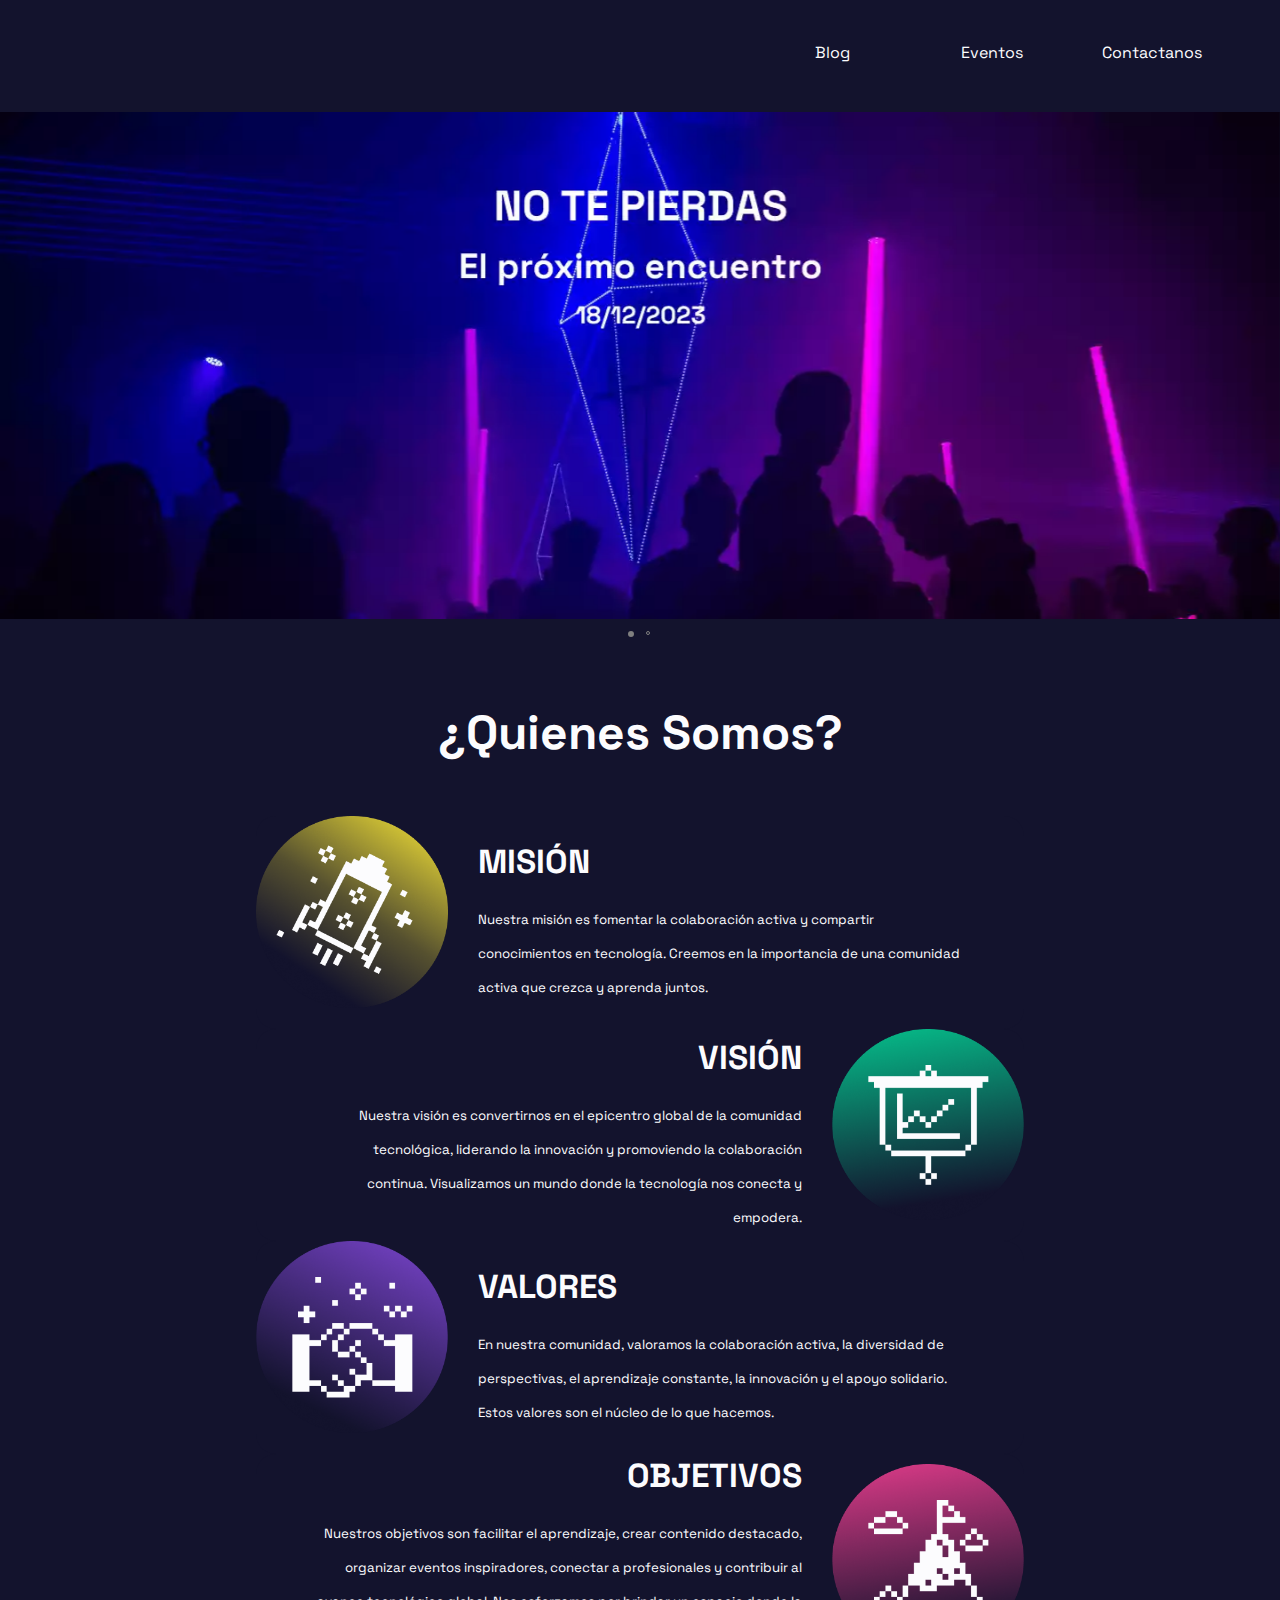
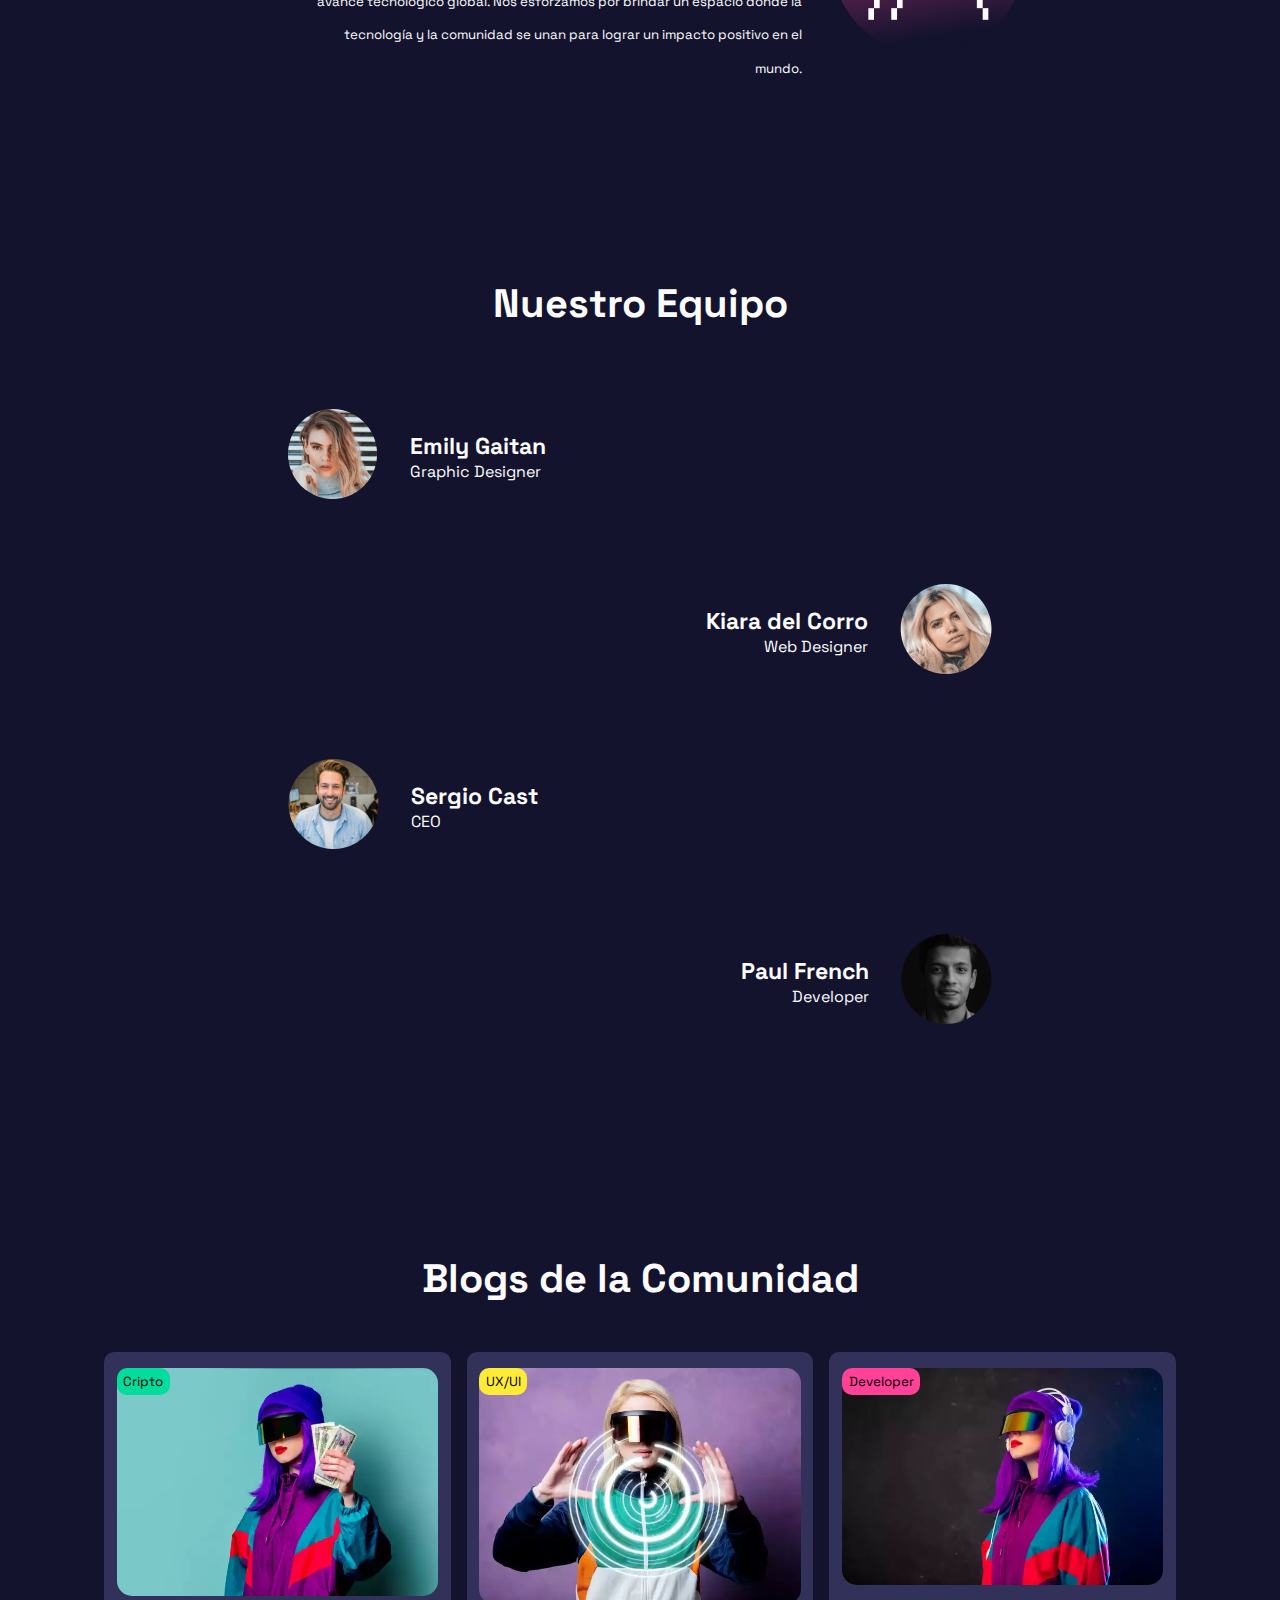
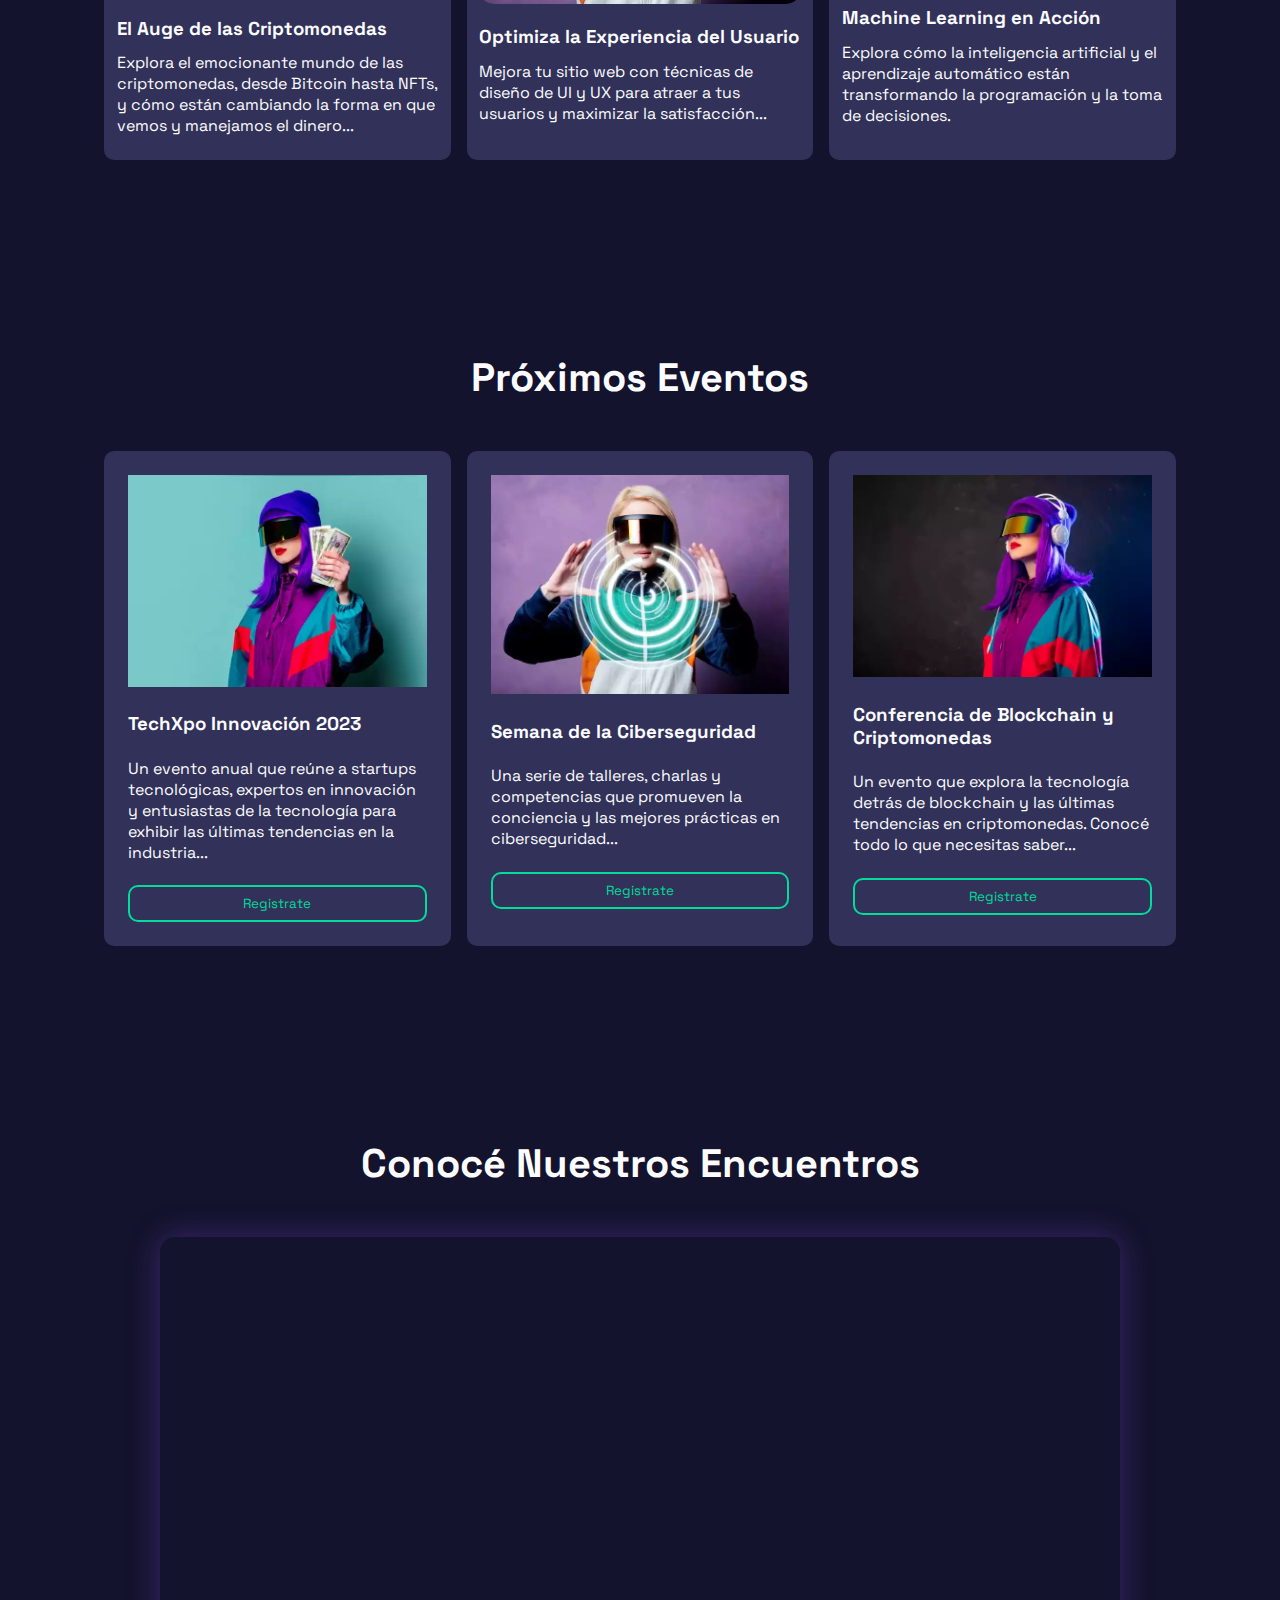
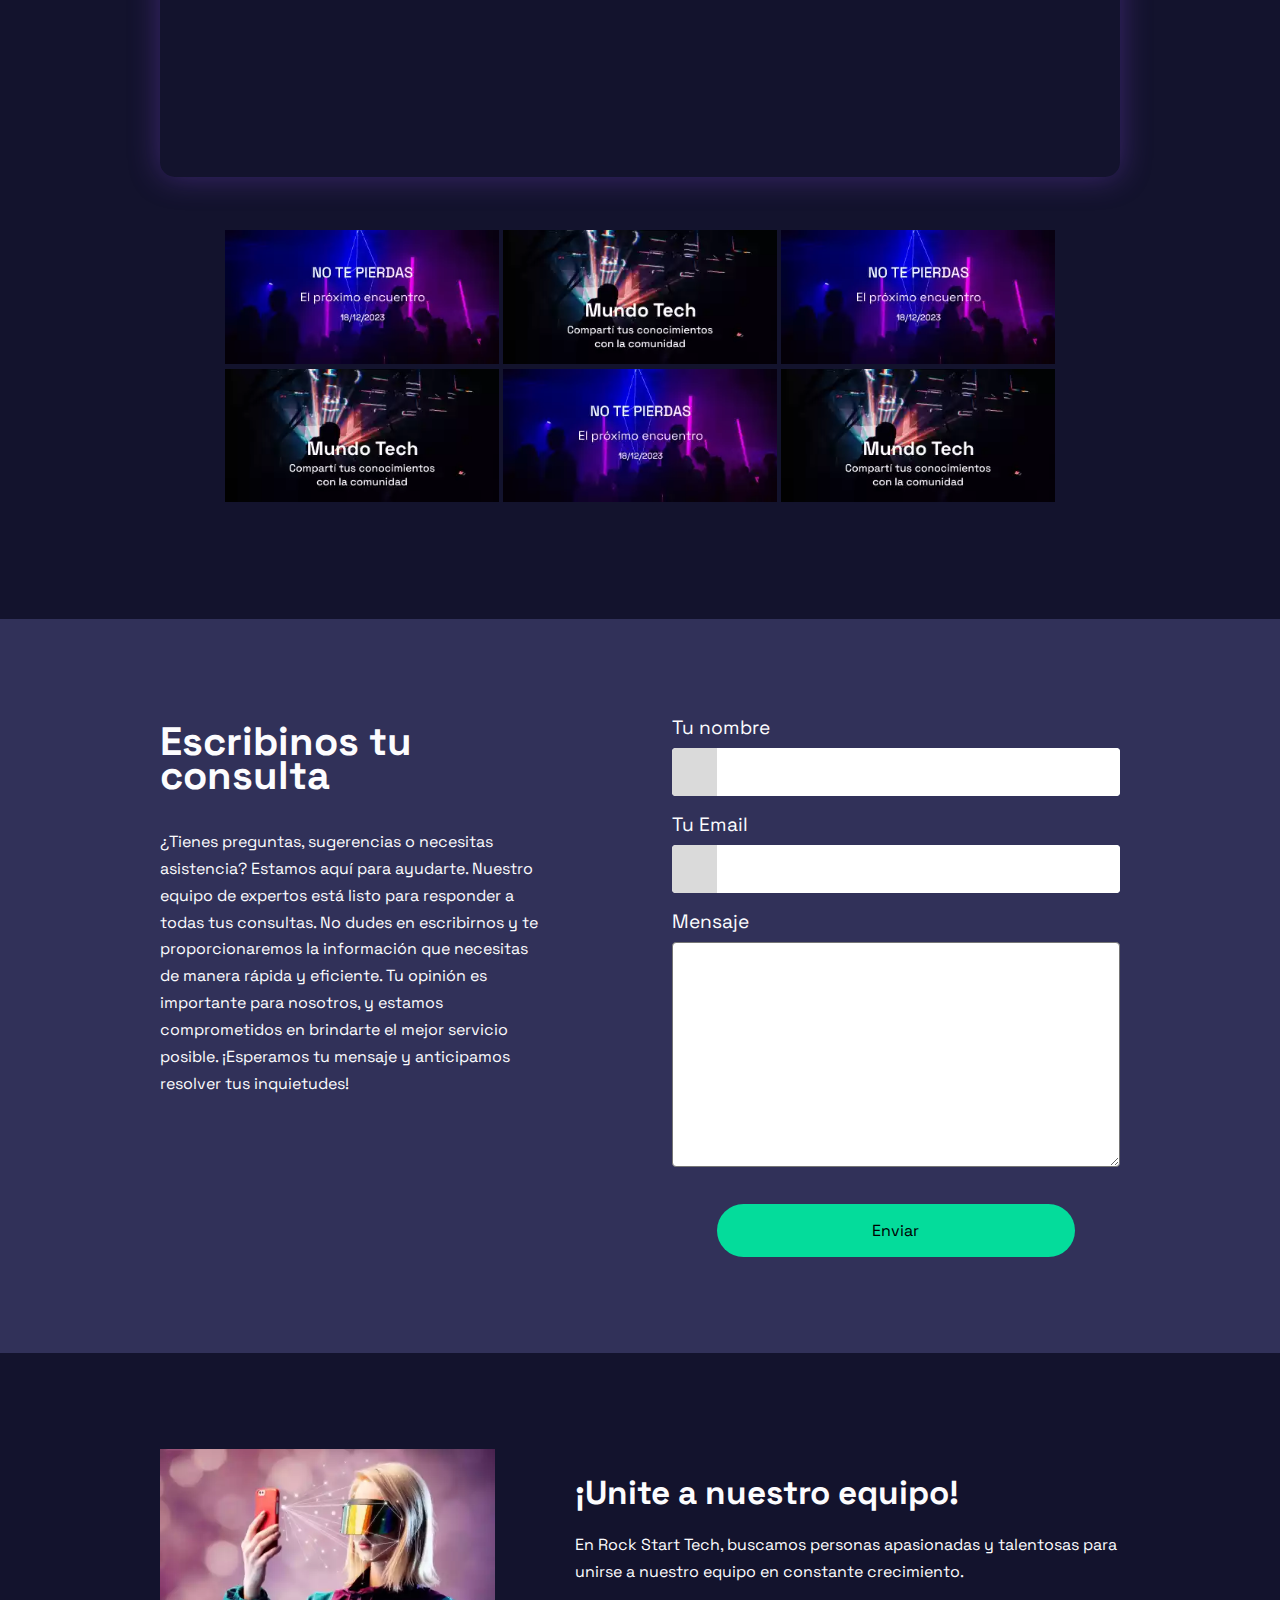
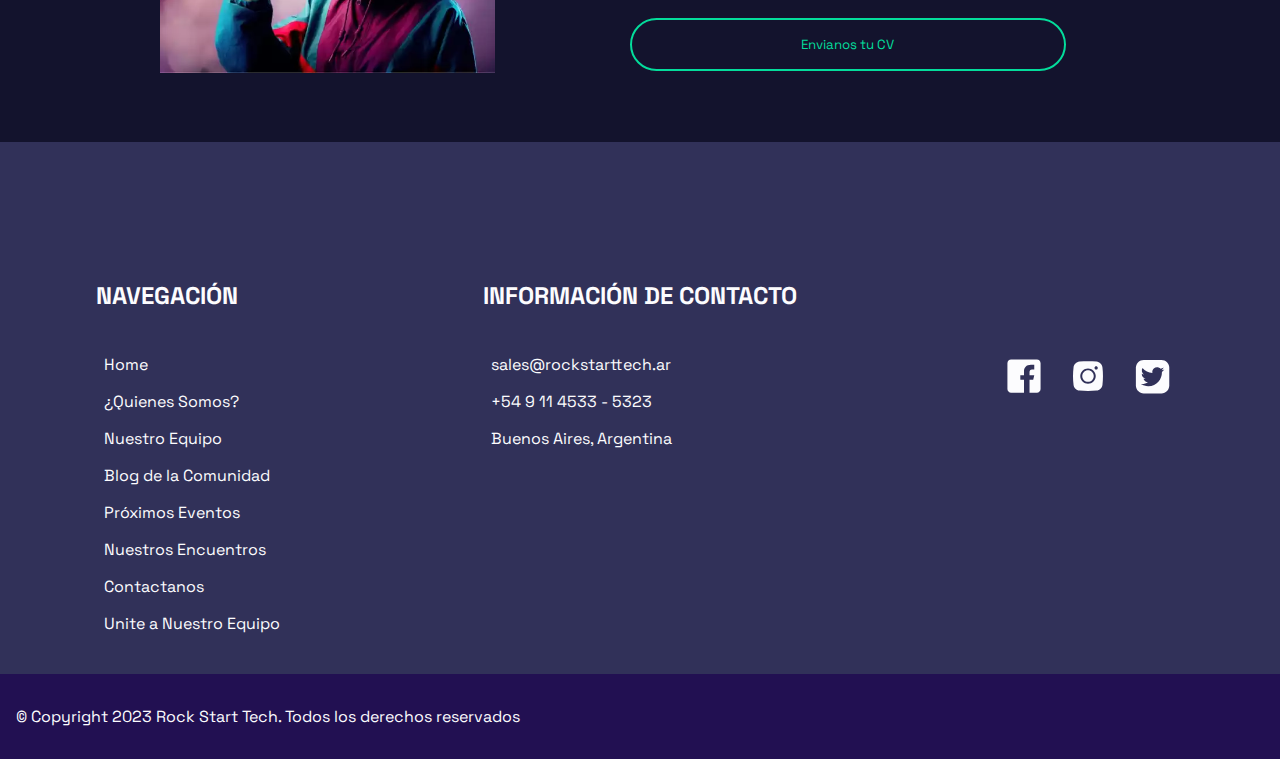
==== commit 94235b48: "Merge branch 'main' of github.com:emilygaitanv/rock-star-tech" ====
--- a/index.html
+++ b/index.html
@@ -64,7 +64,7 @@
             </figure>
             <div class="mision">
                 <h3><strong>Misión</strong></h3>
-                <p>Impulsar la colaboración y el aprendizaje en tecnología, creando una comunidad activa y compartiendo conocimientos.</p>
+                <p>Nuestra misión es fomentar la colaboración activa y compartir conocimientos en tecnología. Creemos en la importancia de una comunidad activa que crezca y aprenda juntos.</p>
             </div>
         </article>
 
@@ -78,7 +78,7 @@
             </figure>
             <div class="vision">
                 <h3><strong>Visión</strong></h3>
-                <p>Convertirnos en el epicentro global de la comunidad tecnológica, liderando la innovación y la colaboración continua.</p>
+                <p>Nuestra visión es convertirnos en el epicentro global de la comunidad tecnológica, liderando la innovación y promoviendo la colaboración continua. Visualizamos un mundo donde la tecnología nos conecta y empodera.</p>
             </div>
         </article>
 
@@ -92,7 +92,7 @@
             </figure>
             <div class="valores">
                 <h3><strong>Valores</strong></h3>
-                <p>Colaboración activa, diversidad, aprendizaje constante, innovación y apoyo solidario definen nuestra comunidad.</p>
+                <p>En nuestra comunidad, valoramos la colaboración activa, la diversidad de perspectivas, el aprendizaje constante, la innovación y el apoyo solidario. Estos valores son el núcleo de lo que hacemos.</p>
             </div>
         </article>
 
@@ -106,7 +106,7 @@
             </figure>
             <div class="objetivos">
                 <h3><strong>Objetivos</strong></h3>
-                <p>Facilitar el aprendizaje, crear contenido destacado, organizar eventos inspiradores, conectar a profesionales y contribuir al avance tecnológico global.</p>
+                <p>Nuestros objetivos son facilitar el aprendizaje, crear contenido destacado, organizar eventos inspiradores, conectar a profesionales y contribuir al avance tecnológico global. Nos esforzamos por brindar un espacio donde la tecnología y la comunidad se unan para lograr un impacto positivo en el mundo.</p>
             </div>
         </article>
     </section>
@@ -187,8 +187,8 @@
                             <img src="img/01_M_Asset_Blog-01_v1.webp" alt="Imagen 1">
                         </picture>
                     </figure>
-                    <h3>Título 1</h3>
-                    <p>Texto breve 1</p>
+                    <h3>El Auge de las Criptomonedas</h3>
+                    <p>Explora el emocionante mundo de las criptomonedas, desde Bitcoin hasta NFTs, y cómo están cambiando la forma en que vemos y manejamos el dinero...</p>
                 </a>
             </article>
 
@@ -202,8 +202,8 @@
                             <img src="img/01_M_Asset_Blog-02_v1.webp" alt="Imagen 2">
                         </picture>
                     </figure>
-                <h3>Título 2</h3>
-                <p>Texto breve 2</p>
+                <h3>Optimiza la Experiencia del Usuario</h3>
+                <p>Mejora tu sitio web con técnicas de diseño de UI y UX para atraer a tus usuarios y maximizar la satisfacción...</p>
                 </a>
             </article>
 
@@ -217,8 +217,8 @@
                             <img src="img/01_M_Asset_Blog-03_v1.webp" alt="Imagen 3">
                         </picture>
                     </figure>
-                <h3>Título 3</h3>
-                <p>Texto breve 3</p>
+                <h3>Machine Learning en Acción</h3>
+                <p>Explora cómo la inteligencia artificial y el aprendizaje automático están transformando la programación y la toma de decisiones.</p>
                 </a>
             </article>
         </div>
@@ -235,8 +235,8 @@
                         <img src="./img/01_T_Asset_Blog-01_v1.webp" alt="Imagen 1">
                     </picture>
                 </figure>
-                <h3>Título 1</h3>
-                <p>Texto breve 1</p>
+                <h3>TechXpo Innovación 2023</h3>
+                <p>Un evento anual que reúne a startups tecnológicas, expertos en innovación y entusiastas de la tecnología para exhibir las últimas tendencias en la industria...</p>
                 <button class="eventos-button">Registrate</button>
             </article>
 
@@ -248,8 +248,8 @@
                         <img src="img/01_M_Asset_Blog-02_v1.webp" alt="Imagen 2">
                     </picture>
                 </figure>
-                <h3>Título 2</h3>
-                <p>Texto breve 2</p>
+                <h3>Semana de la Ciberseguridad</h3>
+                <p>Una serie de talleres, charlas y competencias que promueven la conciencia y las mejores prácticas en ciberseguridad...</p>
                 <button class="eventos-button">Registrate</button>
             </article>
 
@@ -261,8 +261,8 @@
                         <img src="img/01_M_Asset_Blog-03_v1.webp" alt="Imagen 3">
                     </picture>
                 </figure>
-                <h3>Título 3</h3>
-                <p>Texto breve 3</p>
+                <h3>Conferencia de Blockchain y Criptomonedas</h3>
+                <p>Un evento que explora la tecnología detrás de blockchain y las últimas tendencias en criptomonedas. Conocé todo lo que necesitas saber...</p>
                 <button class="eventos-button">Registrate</button>
             </article>
         </div>
@@ -320,7 +320,7 @@
             <div class="wrapper">
                 <div class="left">
                     <h2 class="contact-heading">Escribinos tu consulta</h2>
-                    <p class="contact-desc">Contame tus ideas y projectos, juntos las haremos realidad a nivel digital poniendo la creatividad y el diseño como eje principal.
+                    <p class="contact-desc">¿Tienes preguntas, sugerencias o necesitas asistencia? Estamos aquí para ayudarte. Nuestro equipo de expertos está listo para responder a todas tus consultas. No dudes en escribirnos y te proporcionaremos la información que necesitas de manera rápida y eficiente. Tu opinión es importante para nosotros, y estamos comprometidos en brindarte el mejor servicio posible. ¡Esperamos tu mensaje y anticipamos resolver tus inquietudes!
                 </div>
 
                 <div class="right">
@@ -367,7 +367,7 @@
         </figure>
         <div class="right">
             <h2 class="contact-heading" id="head-unite">¡Unite a nuestro equipo!</h2>
-            <p class="contact-desc">Contame tus ideas y projectos, juntos las haremos realidad a nivel digital poniendo la creatividad y el diseño como eje principal.</p>
+            <p class="contact-desc">En Rock Start Tech, buscamos personas apasionadas y talentosas para unirse a nuestro equipo en constante crecimiento.</p>
             <button class="contacto-button">Envianos tu CV</button>
         </div>
     </article>
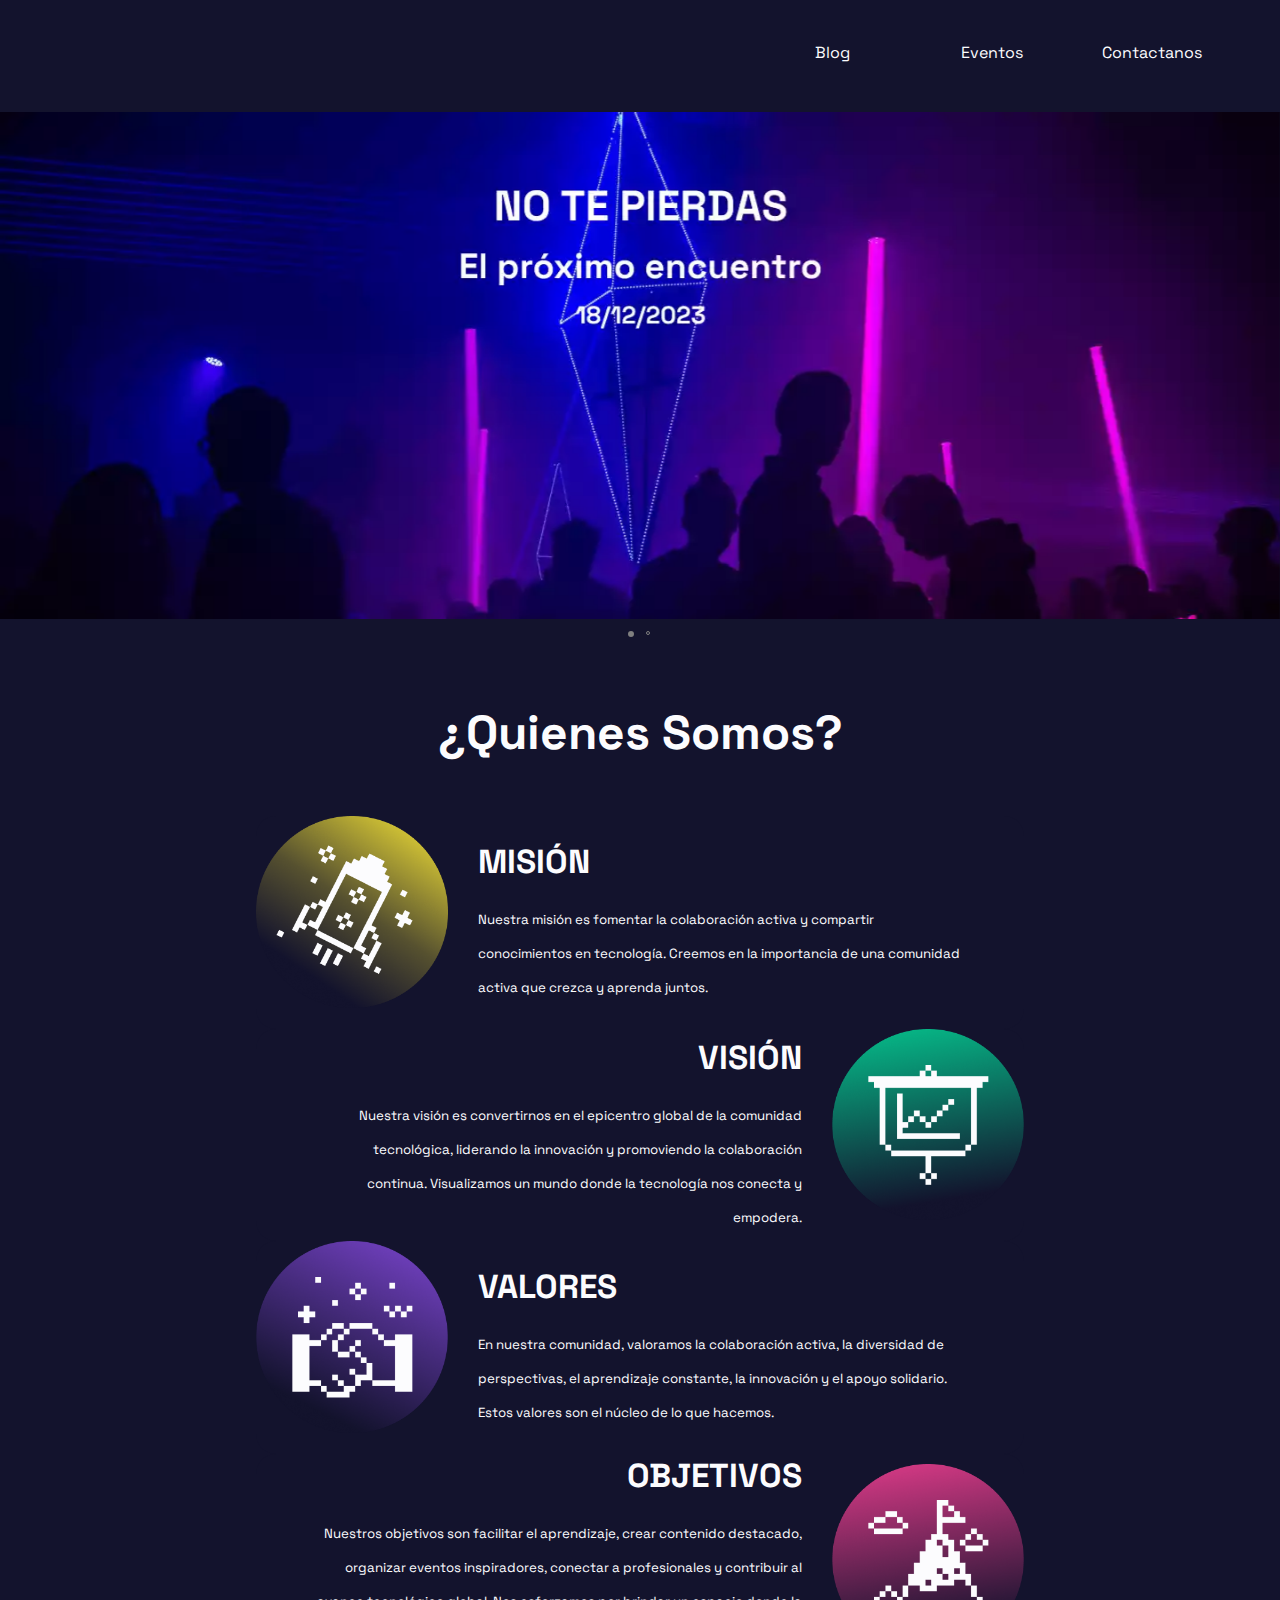
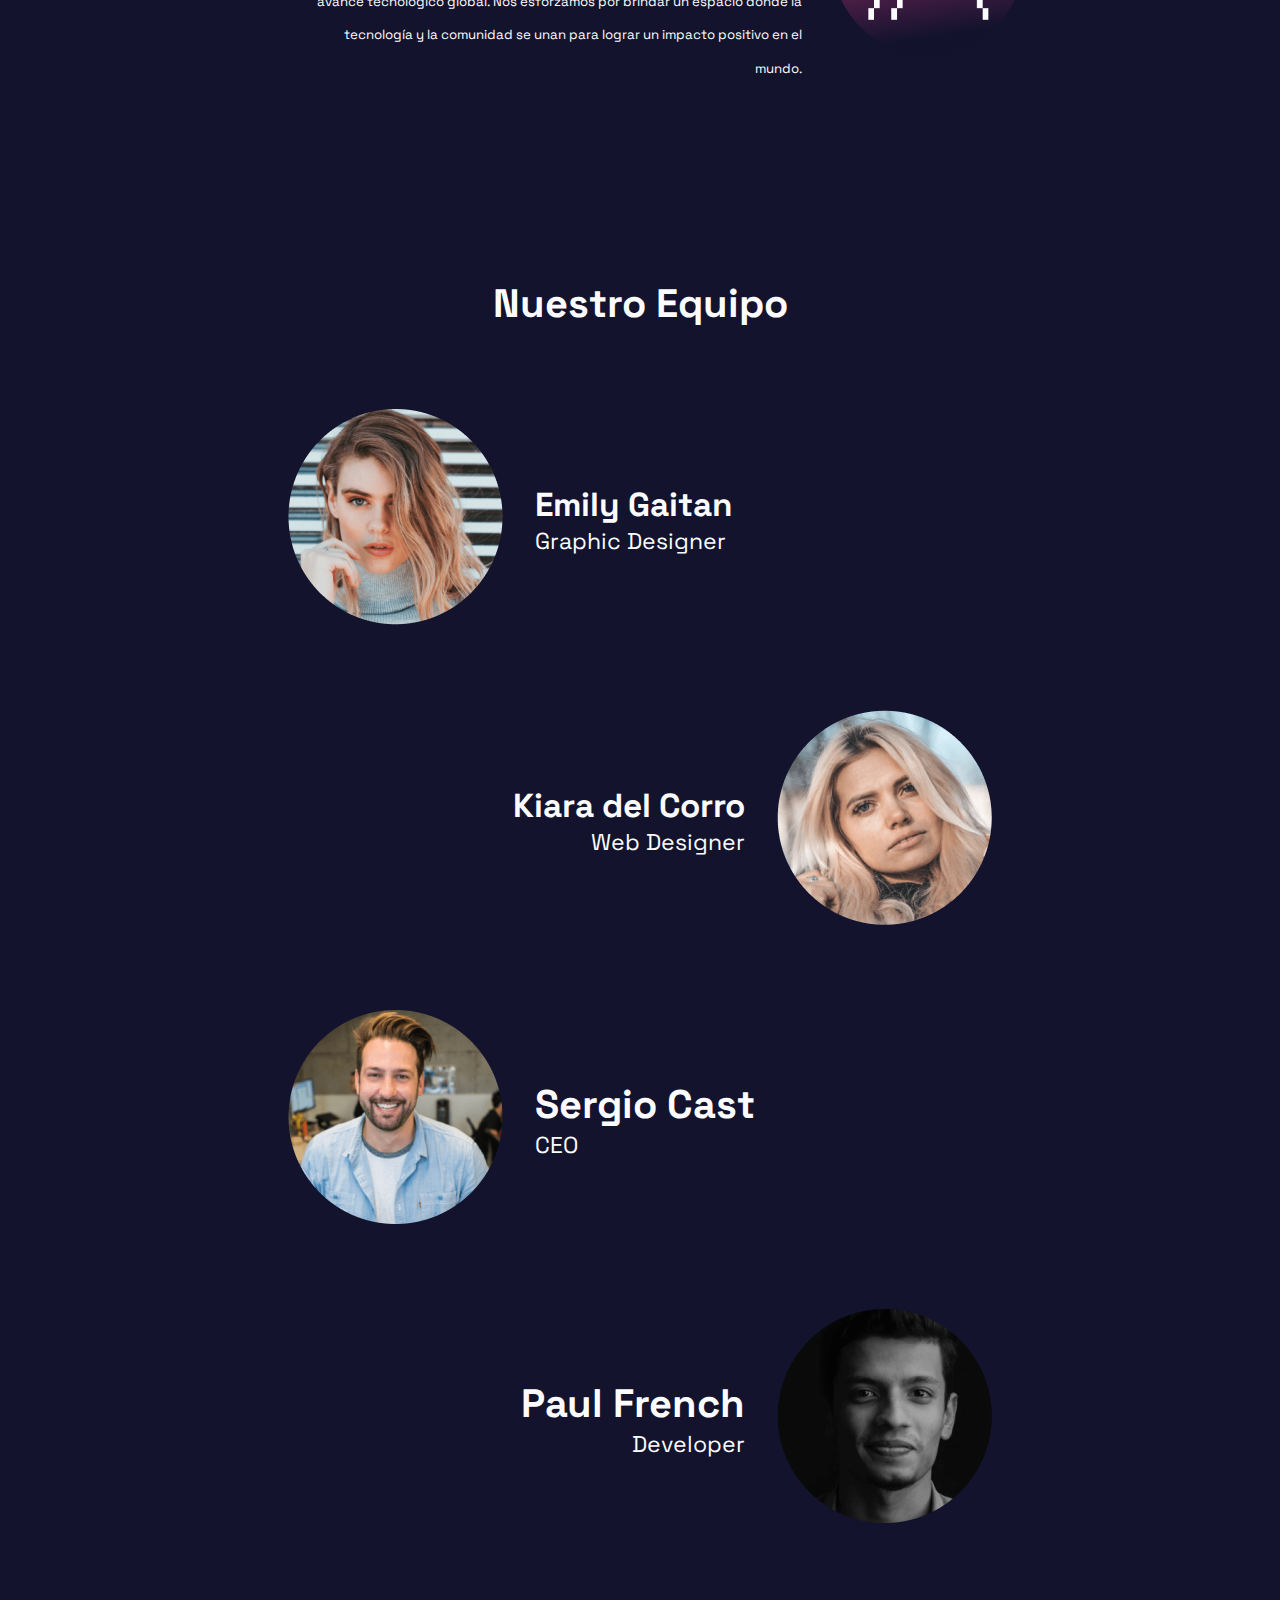
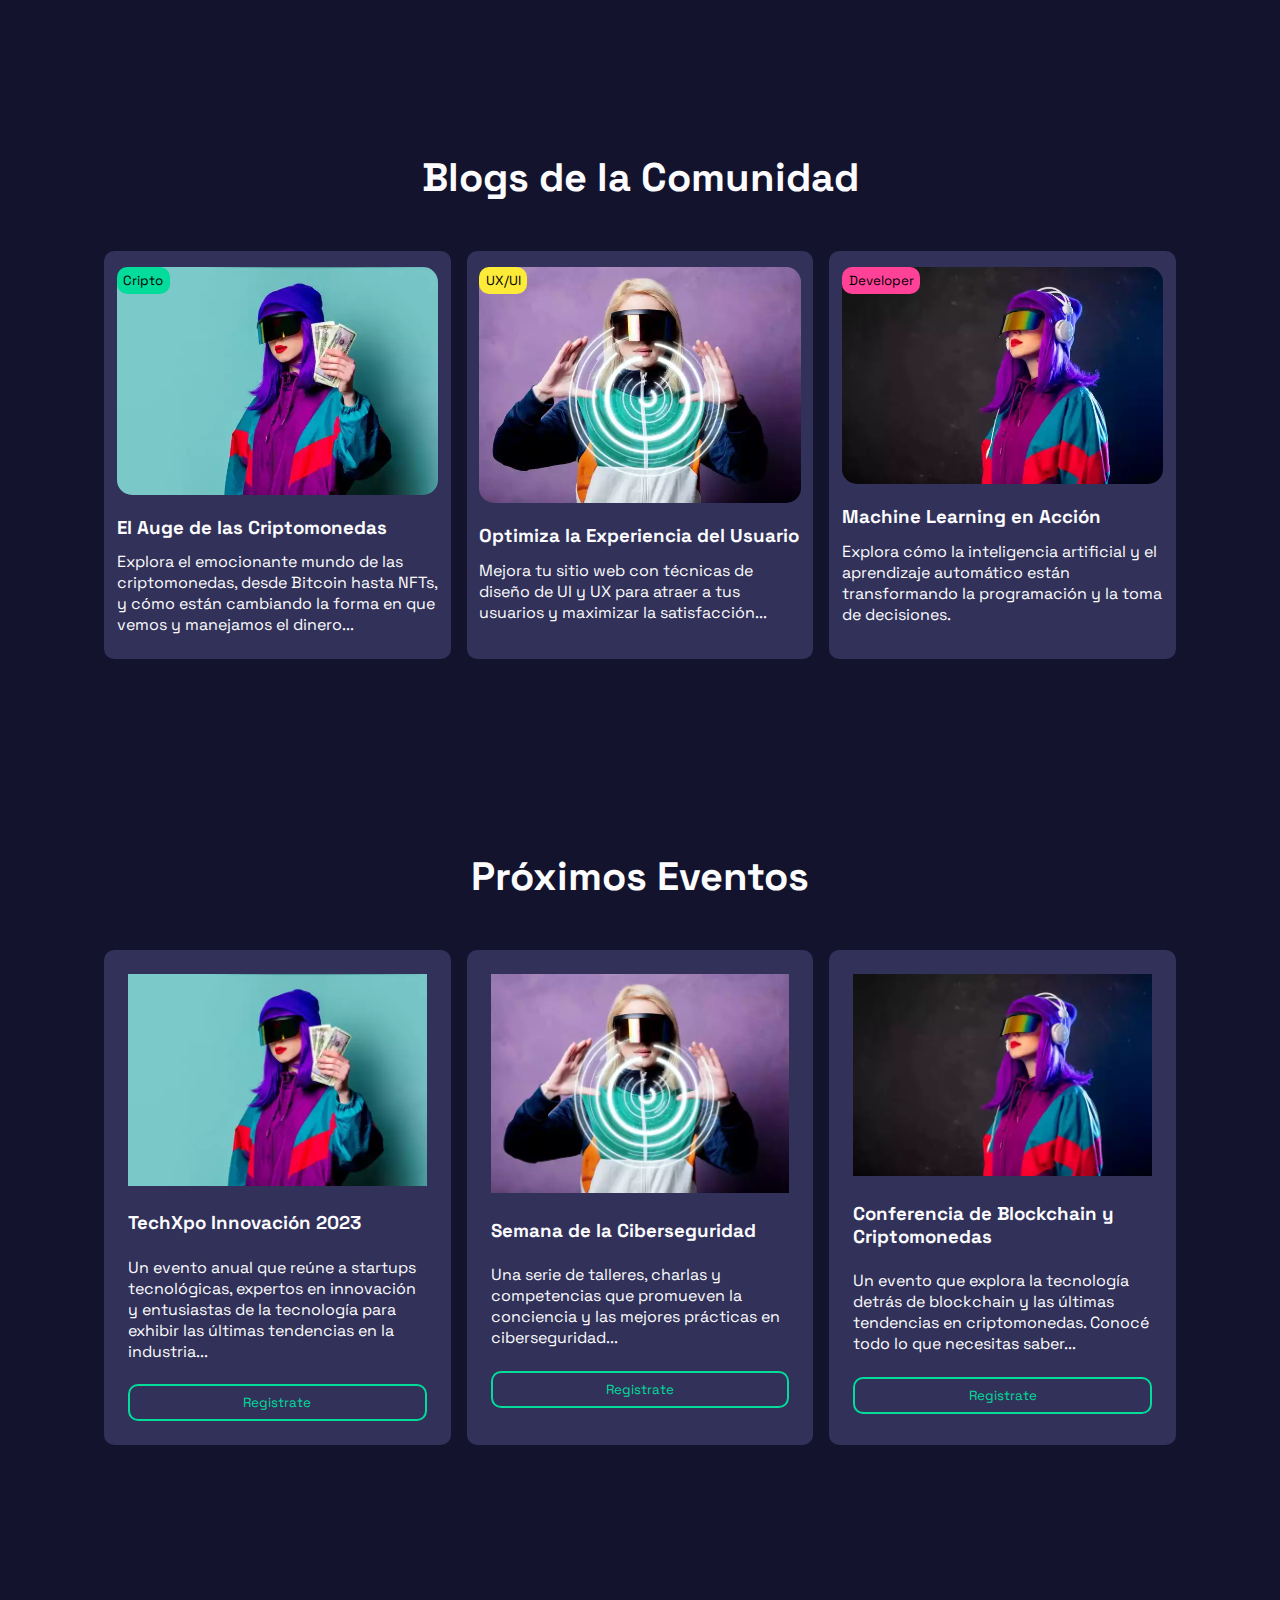
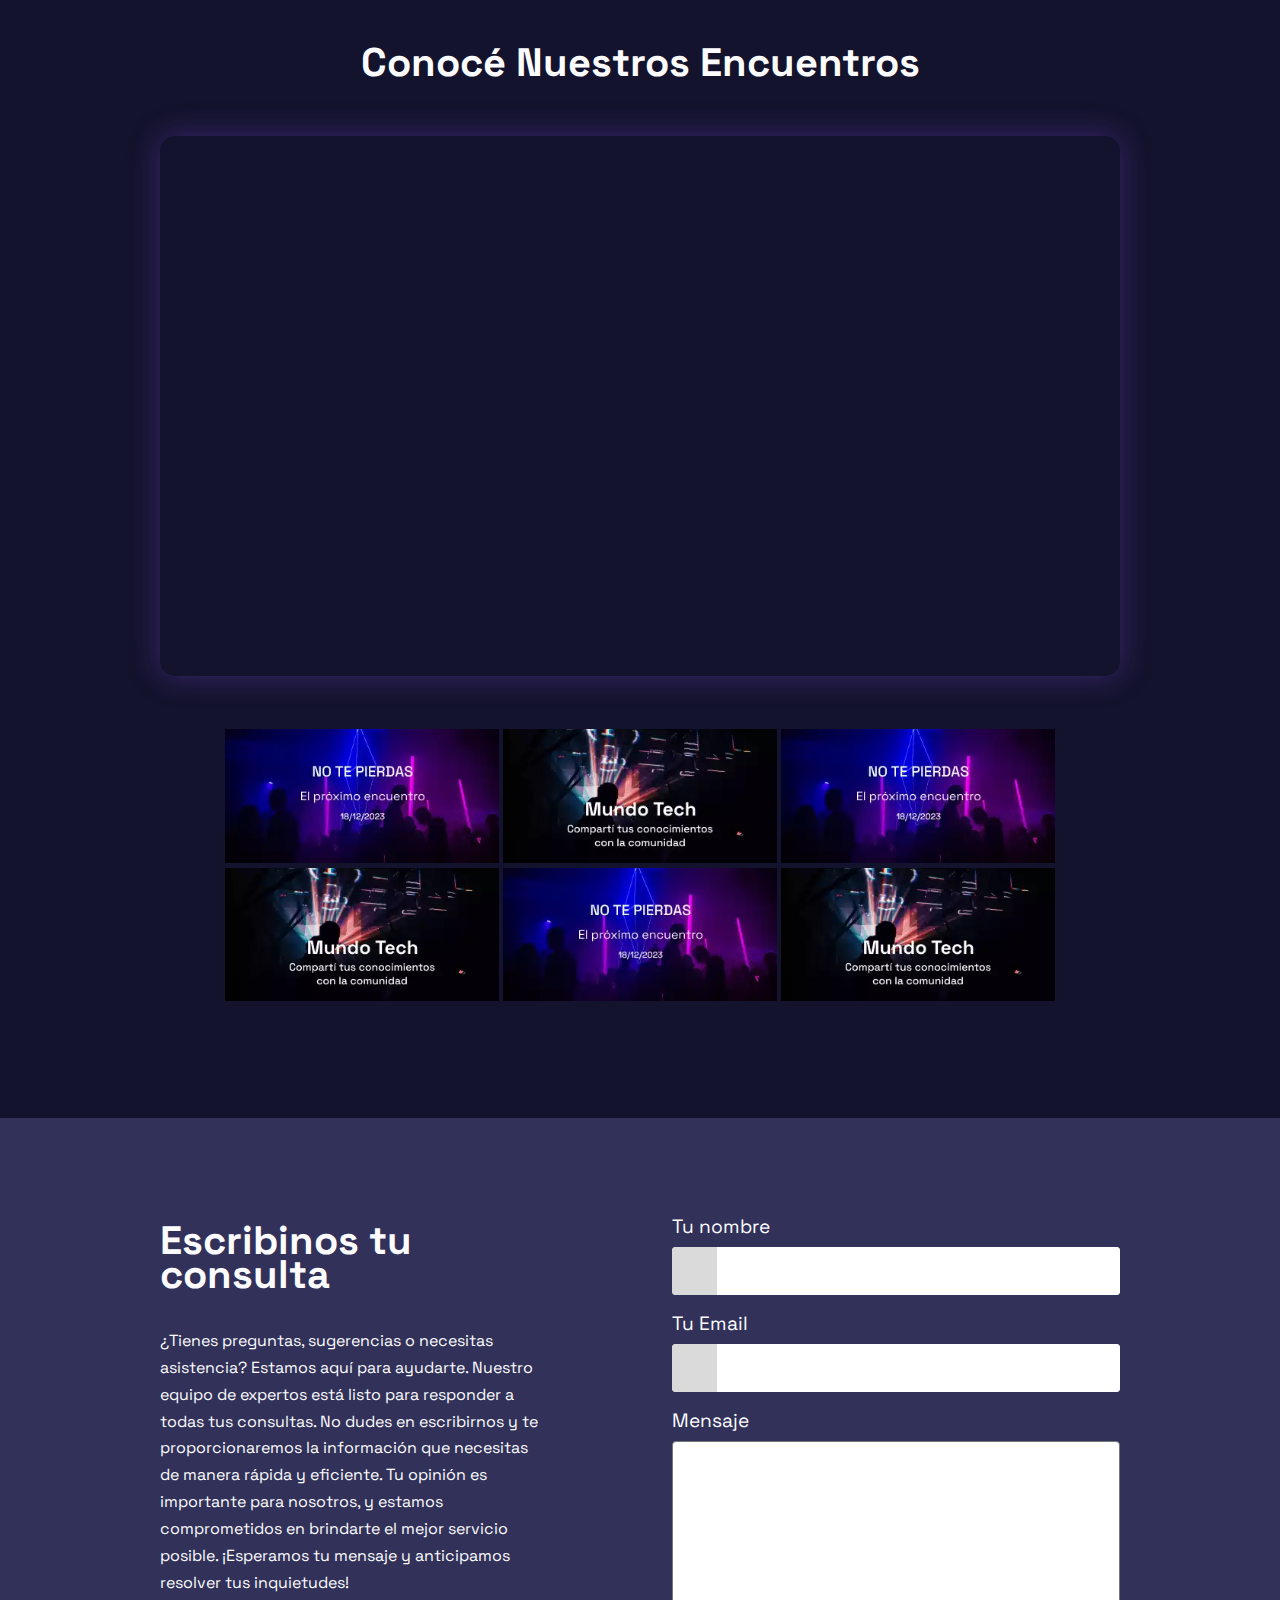
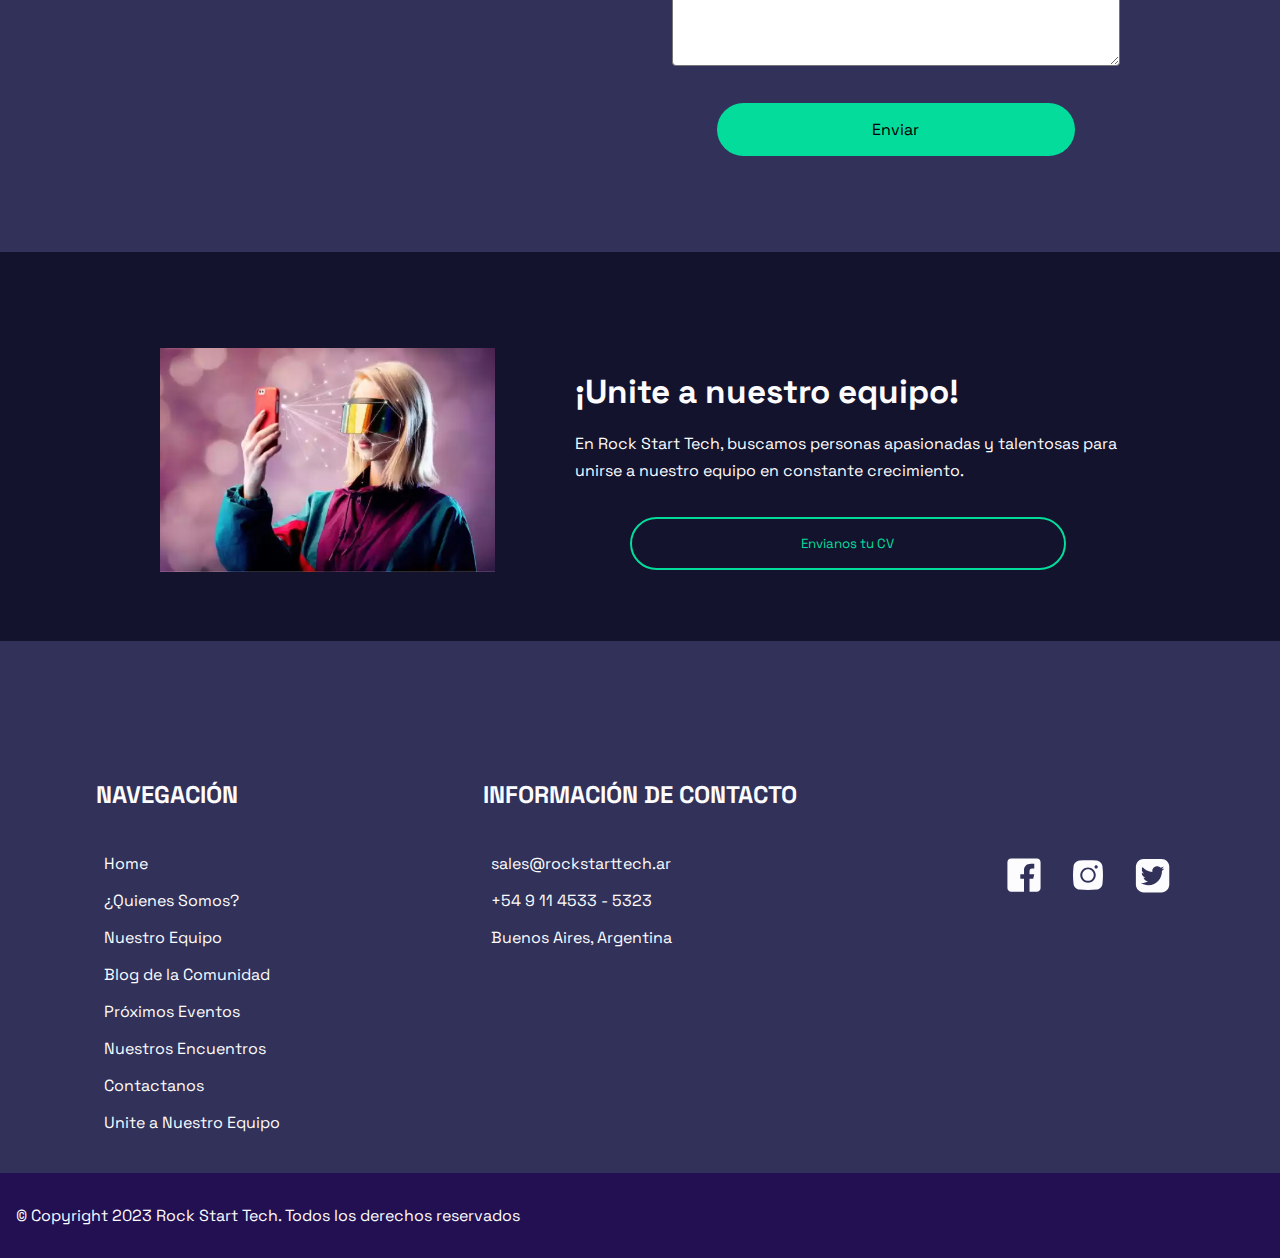
==== commit 03b8a743: "Imagenes responsive nuestro equipo" ====
--- a/index.html
+++ b/index.html
@@ -117,8 +117,8 @@
                 <article class="team-item">
                     <figure>
                         <picture>
-                            <source media="(min-width: 576px)" srcset="./img/03_Platter_Picture_v1.png">
-                            <source media="(min-width: 991px)" srcset="./img/03_Platter_Picture_v1.png">
+                            <source media="(max-width: 576px)" srcset="./img/03_Platter_Picture_v1_T.png">
+                            <source media="(min-width: 991px)" srcset="./img/03_Platter_Picture_v1-w.png">
                             <img src="./img/03_Platter_Picture_v1.png" alt="Emily Gaitan">
                         </picture>
                     </figure>
@@ -131,8 +131,8 @@
                 <article class="team-item">
                     <figure>
                         <picture>
-                            <source media="(min-width: 576px)" srcset="./img/01_Platter_Picture_v1.png">
-                            <source media="(min-width: 991px)" srcset="./img/01_Platter_Picture_v1.png">
+                            <source media="(max-width: 576px)" srcset="./img/01_Platter_Picture_v1_T.png">
+                            <source media="(min-width: 991px)" srcset="./img/01_Platter_Picture_v1_w.png">
                             <img src="./img/01_Platter_Picture_v1.png" alt="Kiara Del Corro">
                         </picture>
                     </figure>
@@ -147,8 +147,8 @@
                 <article class="team-item">
                         <figure>
                             <picture>
-                                <source media="(min-width: 576px)" srcset="./img/04_Platter_Picture_v1.png">
-                                <source media="(min-width: 991px)" srcset="./img/04_Platter_Picture_v1.png">
+                                <source media="(max-width: 576px)" srcset="./img/04_Platter_Picture_v1_T.png">
+                                <source media="(min-width: 991px)" srcset="./img/04_Platter_Picture_v1-w.png">
                                 <img src="./img/04_Platter_Picture_v1.png" alt="Sergio Cast">
                             </picture>
                         </figure>
@@ -161,8 +161,8 @@
                 <article class="team-item">
                     <figure>
                         <picture>
-                            <source media="(max-width: 576px)" srcset="./img/02_Platter_Picture_v1.png">
-                            <source media="(max-width: 991px)" srcset="./img/02_Platter_Picture_v1.png">
+                            <source media="(max-width: 576px)" srcset="./img/02_Platter_Picture_v1_T.png">
+                            <source media="(min-width: 991px)" srcset="./img/02_Platter_Picture-w.png">
                             <img src="./img/02_Platter_Picture_v1.png" alt="Paul French">
                         </picture>
                     </figure>
--- a/style.css
+++ b/style.css
@@ -977,6 +977,22 @@
         font-size: var(--dm);
     }
 
+    .team-01 h3{
+        font-size: var(--ds);
+    }
+
+    .team-02 h3{
+        font-size: var(--dm);
+    }
+
+    .team-01 p{
+        font-size: var(--tm);
+    }
+
+    .team-02 p{
+        font-size: var(--tm);
+    }
+
     #sec-02 {
         width: 60vw;
     }
@@ -985,7 +1001,7 @@
         margin: 1rem 0;
         padding: 2rem;
         border-radius: 80px 80px 80px 80px;
-        -webkit-border-radius: 80px 80px 80px 80px;
+        -webkit-border-radius: 200px 200px 200px 200px;
         -moz-border-radius: 80px 80px 80px 80px;
     }
 
@@ -1001,7 +1017,7 @@
         font-size: var(--dm);
     }
     
-    /* ------------------------------------PROXIMOS EVENTOS----------------------------- */
+    /* -PROXIMOS EVENTOS-*/
 
     .eventos-container .eventos-item p {
         display: inherit;
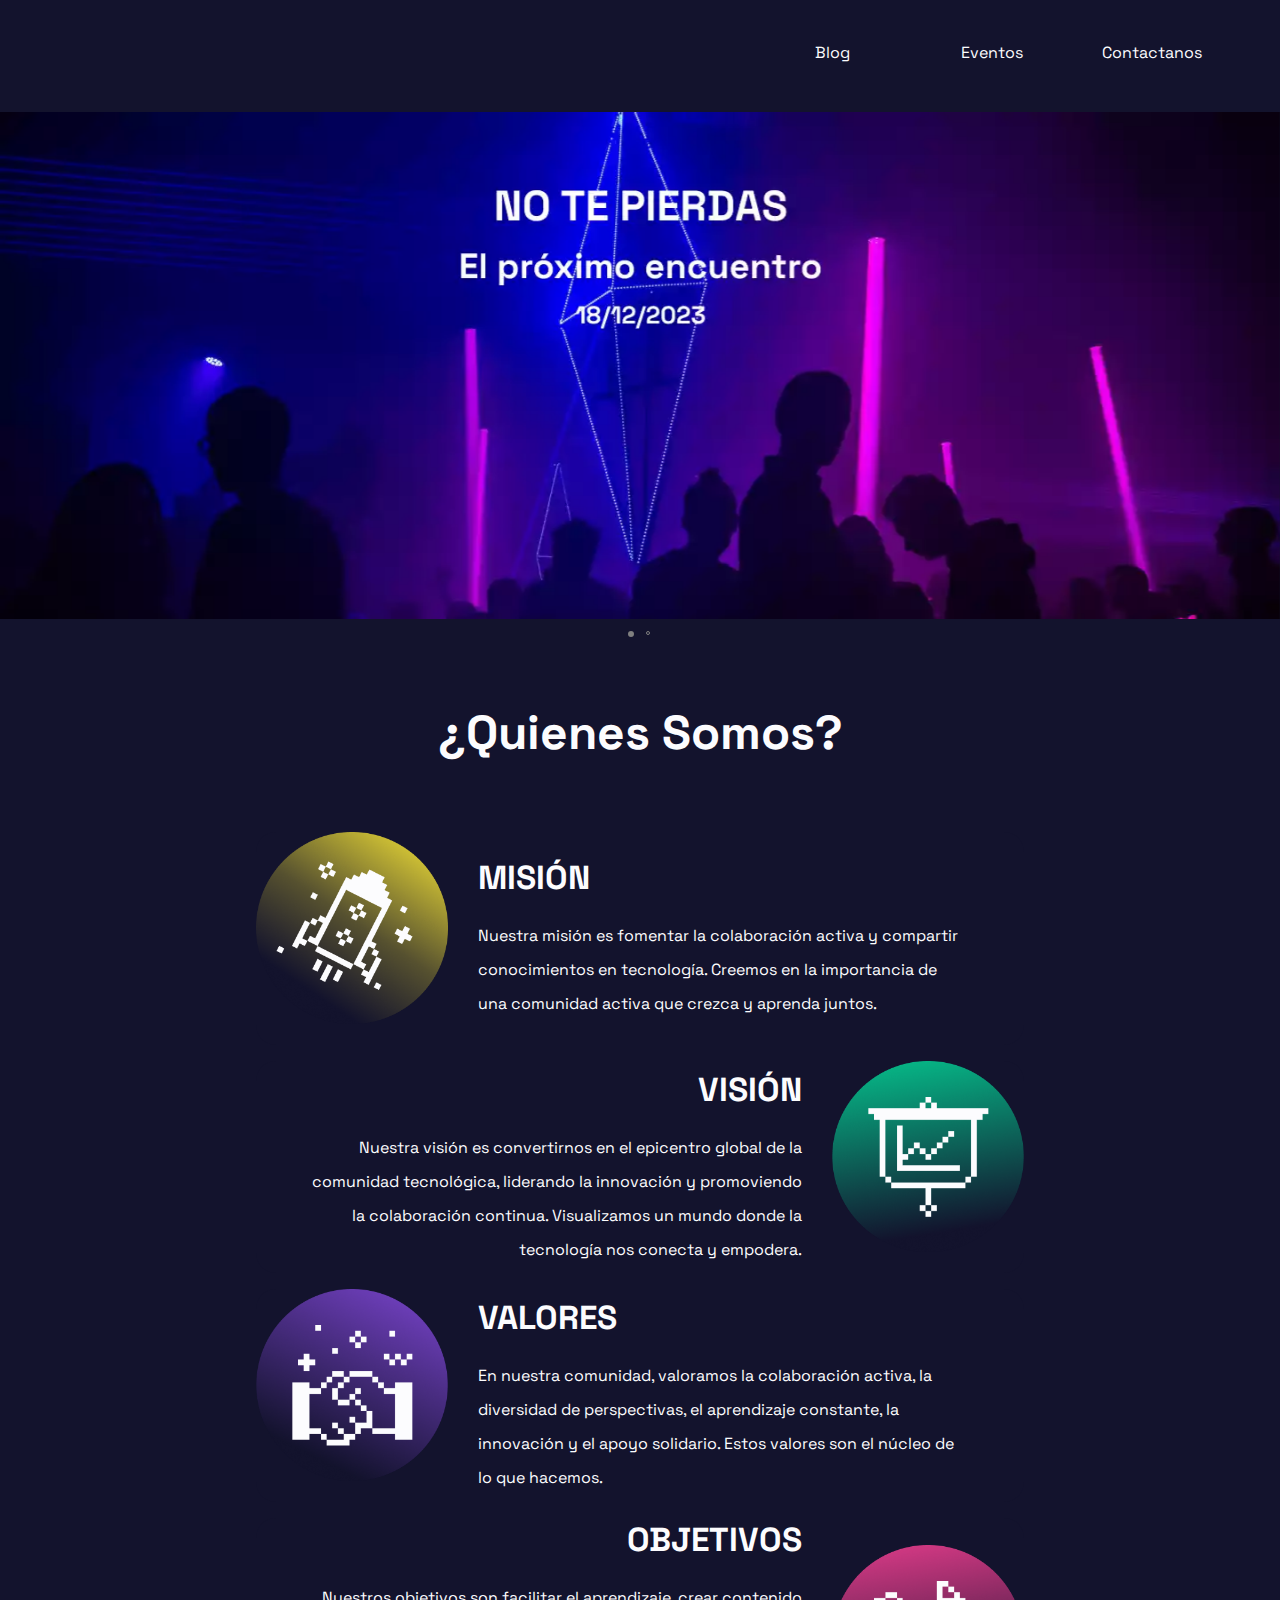
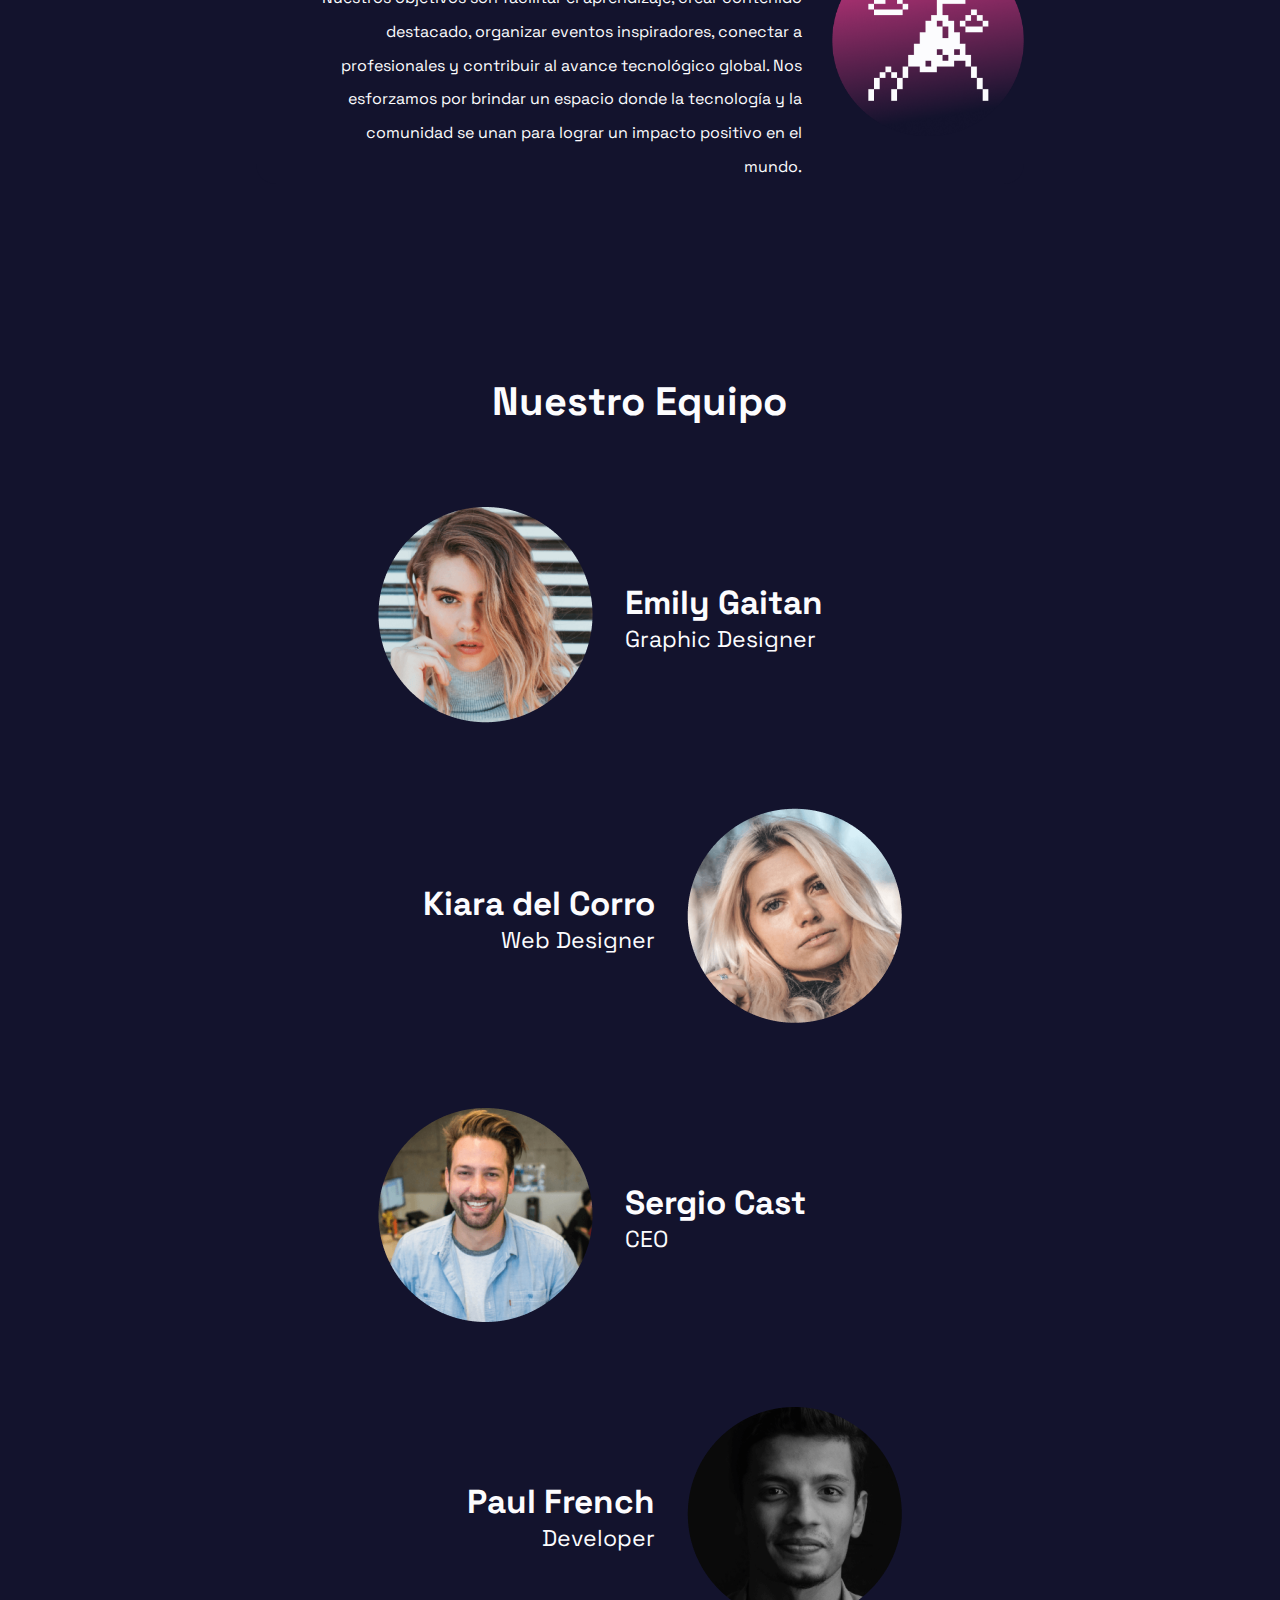
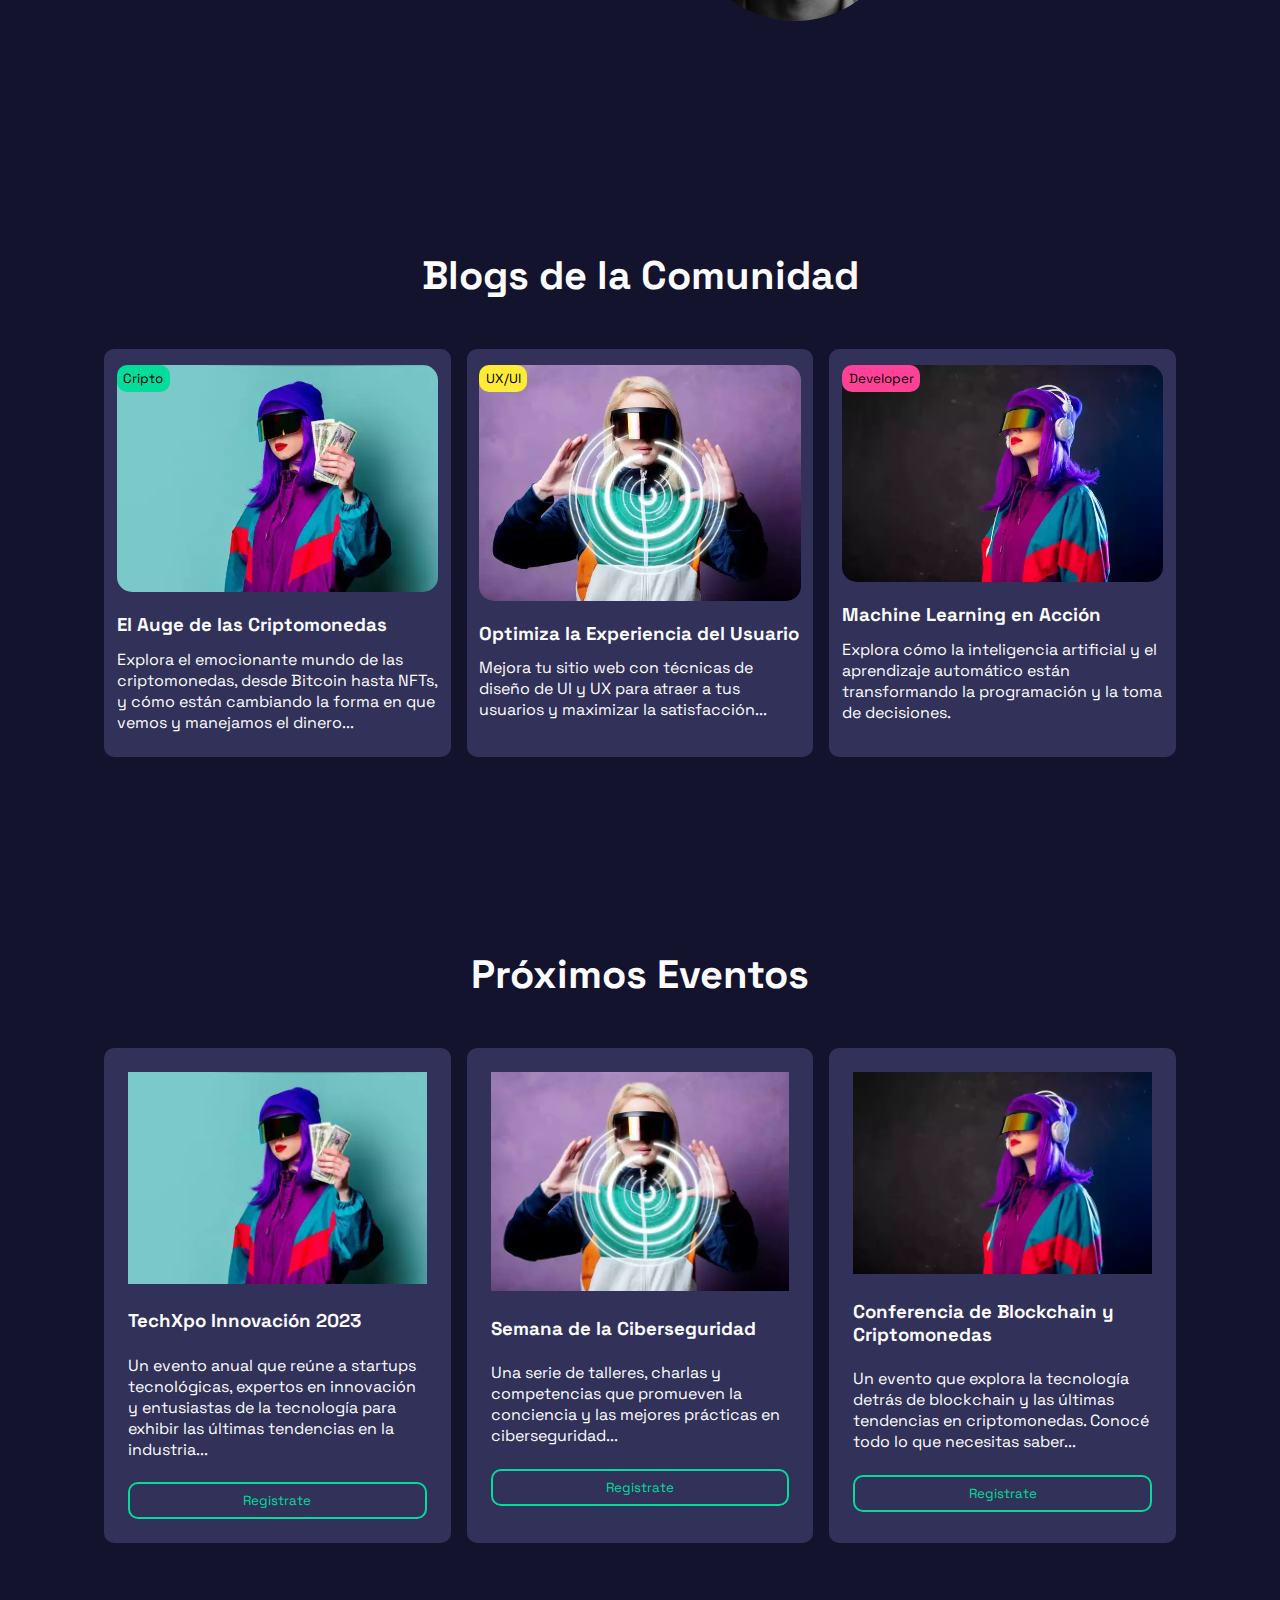
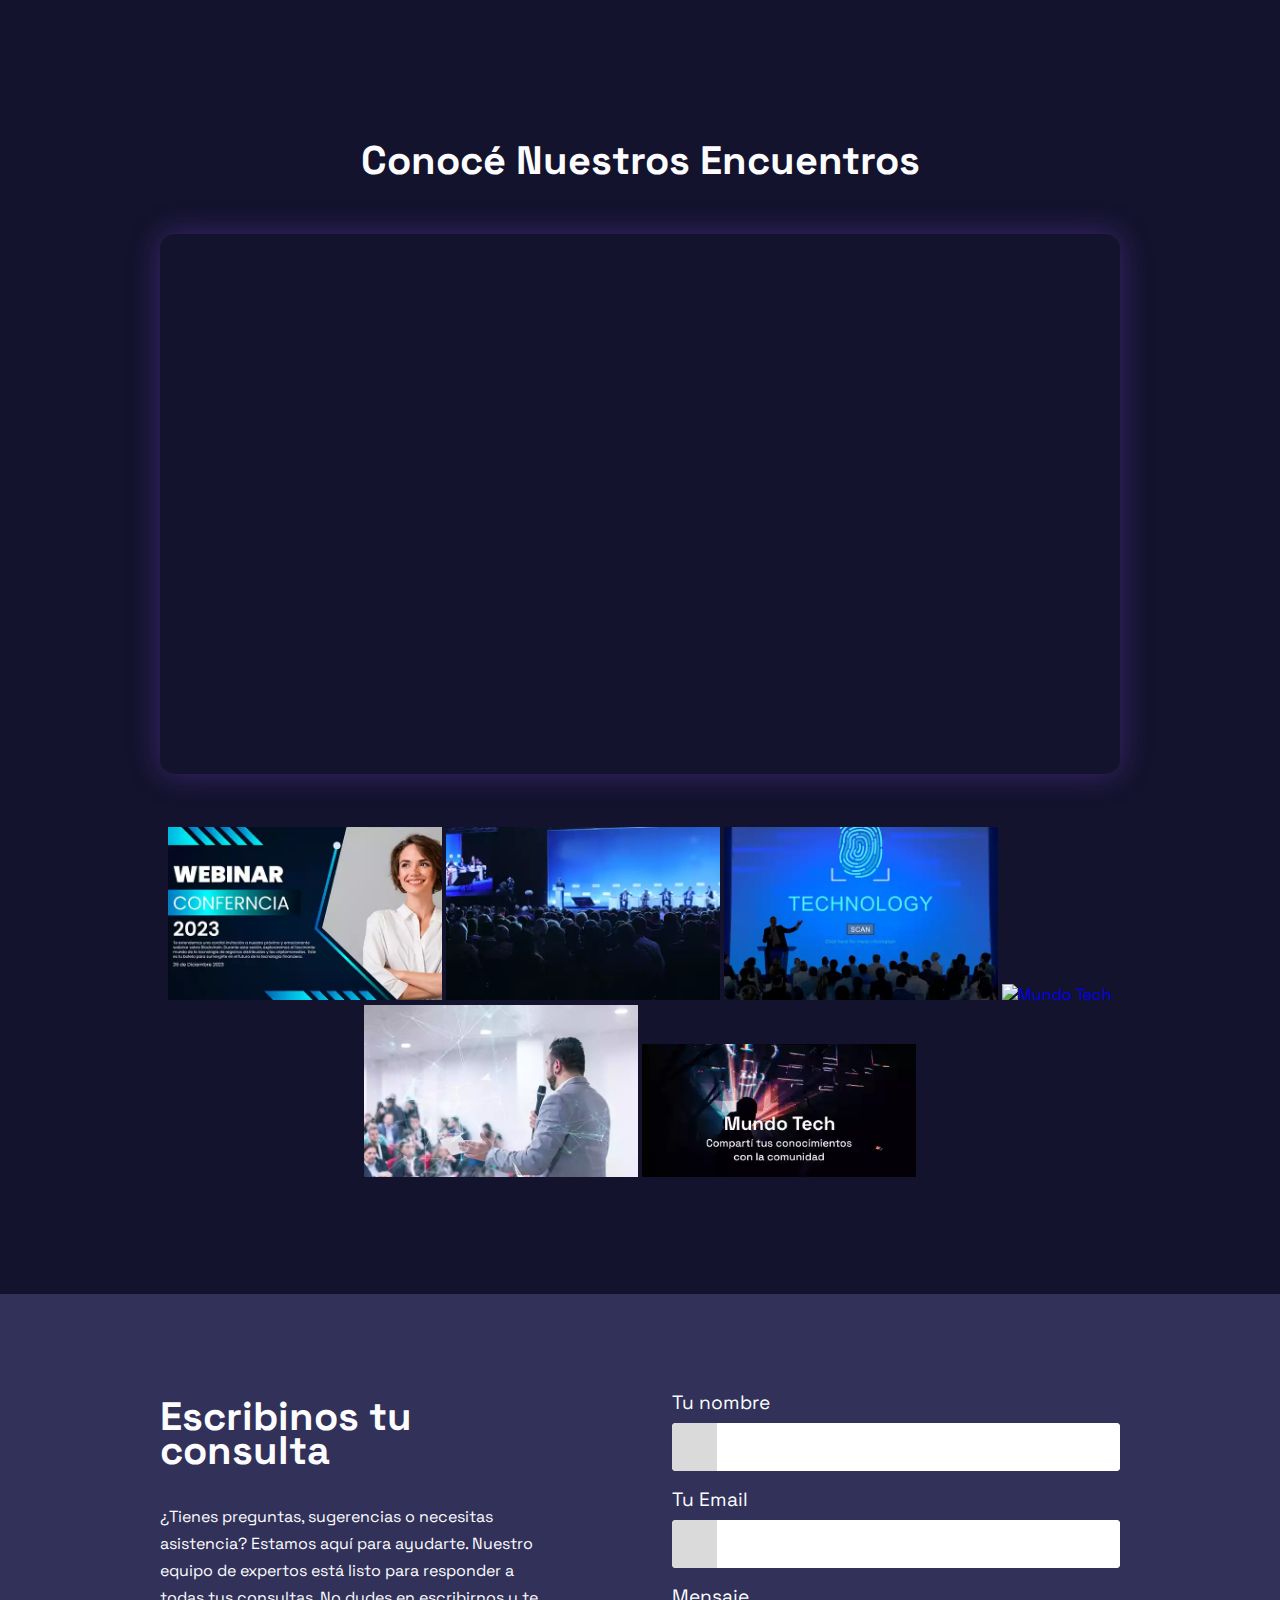
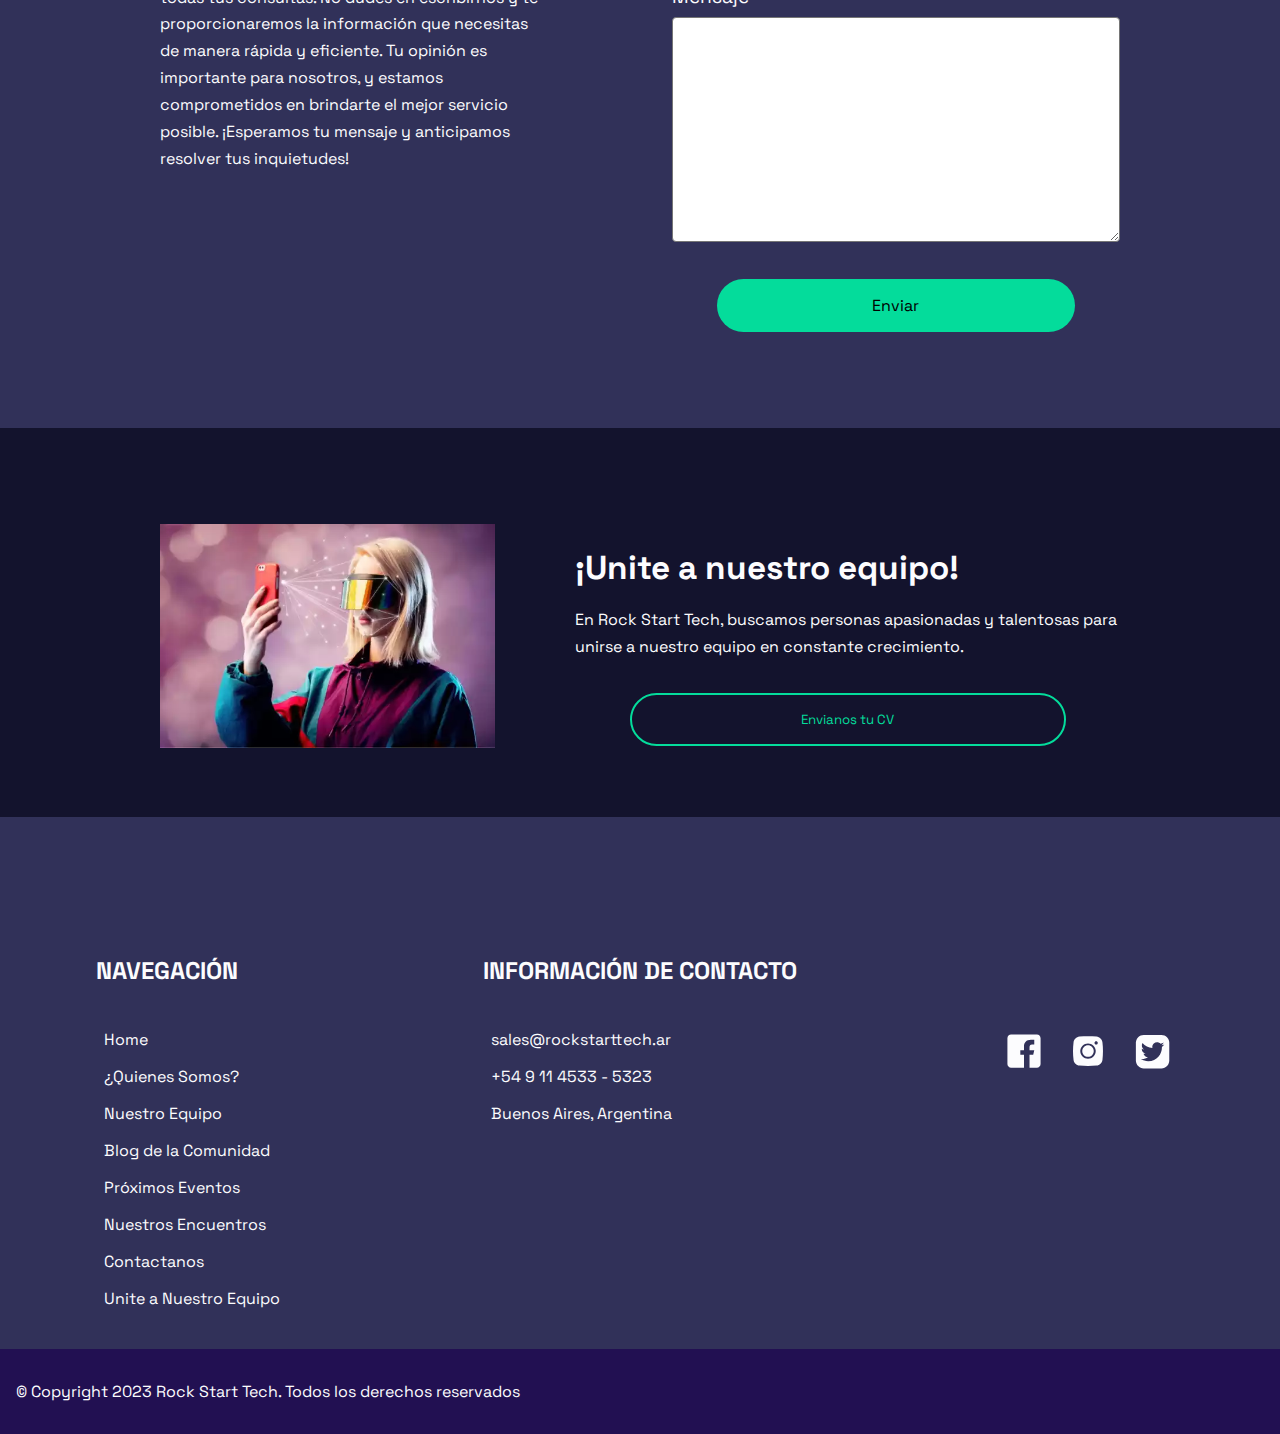
==== commit 58750320: "Imagenes galeria responsive html" ====
--- a/index.html
+++ b/index.html
@@ -279,32 +279,32 @@
         <figure id="galeria">
             <a href="./resources/01_section_carrusel_web.webp"
                 data-fancybox="galeria"
-                data-scrset="resources/01_section_carrusel_m.webp 576w, resources/01_section_carrusel_t.webp 991w, resources/01_section_carrusel_web.webp 1600w">
-                <img src="./resources/01_section_carrusel_m.webp" alt="Próximo Encuentro">
+                data-scrset="img/11_Carrusel02_T_Asset_v2.webp 576w, img/11_Carrusel02_W_Asset_v2.webp 991w">
+                <img src="./img/11_Carrusel02_M_Asset_v2.webp" alt="Próximo Encuentro">
             </a>
 
             <a href="resources/02_section_carousel_web.webp"
                 data-fancybox="galeria"
-                data-scrset="resources/02_section_carousel_m.webp 576w, resources/02_section_carousel_t.webp 991w, resources/02_section_carousel_web.webp 1600w">
-                <img src="resources/02_section_carousel_m.webp" alt="Mundo Tech">
+                data-scrset="img/10_Blog03_T_Asset_v1.webp 576w, img/10_Blog03_W_Asset_v1.webp 991w">
+                <img src="./img/10_Blog03_M_Asset_v1.webp" alt="Mundo Tech">
             </a>
 
             <a href="./resources/01_section_carrusel_web.webp"
                 data-fancybox="galeria"
-                data-scrset="resources/01_section_carrusel_m.webp 576w, resources/01_section_carrusel_t.webp 991w, resources/01_section_carrusel_web.webp 1600w">
-                <img src="./resources/01_section_carrusel_m.webp" alt="Próximo Encuentro">
+                data-scrset="08_Blog02_T_Asset_v1.webp 576w, 08_Blog02_W_Asset_v1.webp 991w">
+                <img src="./img/06_Blog02_M_Asset_v1.webp" alt="Próximo Encuentro">
             </a>
 
             <a href="resources/02_section_carousel_web.webp"
                 data-fancybox="galeria"
-                data-scrset="resources/02_section_carousel_m.webp 576w, resources/02_section_carousel_t.webp 991w, resources/02_section_carousel_web.webp 1600w">
-                <img src="resources/02_section_carousel_m.webp" alt="Mundo Tech">
+                data-scrset="07_Blog01_T_Asset_v1.webp 576w, 07_Blog01_W_Asset_v1.webp 991w">
+                <img src="./07_Blog01_Asset_v1.webp" alt="Mundo Tech">
             </a>
 
             <a href="./resources/01_section_carrusel_web.webp"
                 data-fancybox="galeria"
-                data-scrset="resources/01_section_carrusel_m.webp 576w, resources/01_section_carrusel_t.webp 991w, resources/01_section_carrusel_web.webp 1600w">
-                <img src="./resources/01_section_carrusel_m.webp" alt="Próximo Encuentro">
+                data-scrset="06_Blog01_T_Asset_v1.webp 576w, 06_Blog01_W_Asset_v1.webp 991w">
+                <img src="./img/06_Blog01_M_Asset_v1.webp" alt="Próximo Encuentro">
             </a>
 
             <a href="resources/02_section_carousel_web.webp"
--- a/style.css
+++ b/style.css
@@ -942,9 +942,13 @@
     }
 
     /*-¿QUIENES SOMOS?-*/
+
+    #sec-01 p{
+        font-size: var(--bl);
+    }
     
     #sec-01 {
-        gap: 0;
+        gap: 1rem;
     }
     
     #sec-01 h2 {
@@ -982,7 +986,7 @@
     }
 
     .team-02 h3{
-        font-size: var(--dm);
+        font-size: var(--ds);
     }
 
     .team-01 p{
@@ -994,7 +998,7 @@
     }
 
     #sec-02 {
-        width: 60vw;
+        width: 46vw;
     }
     
     .team-item {
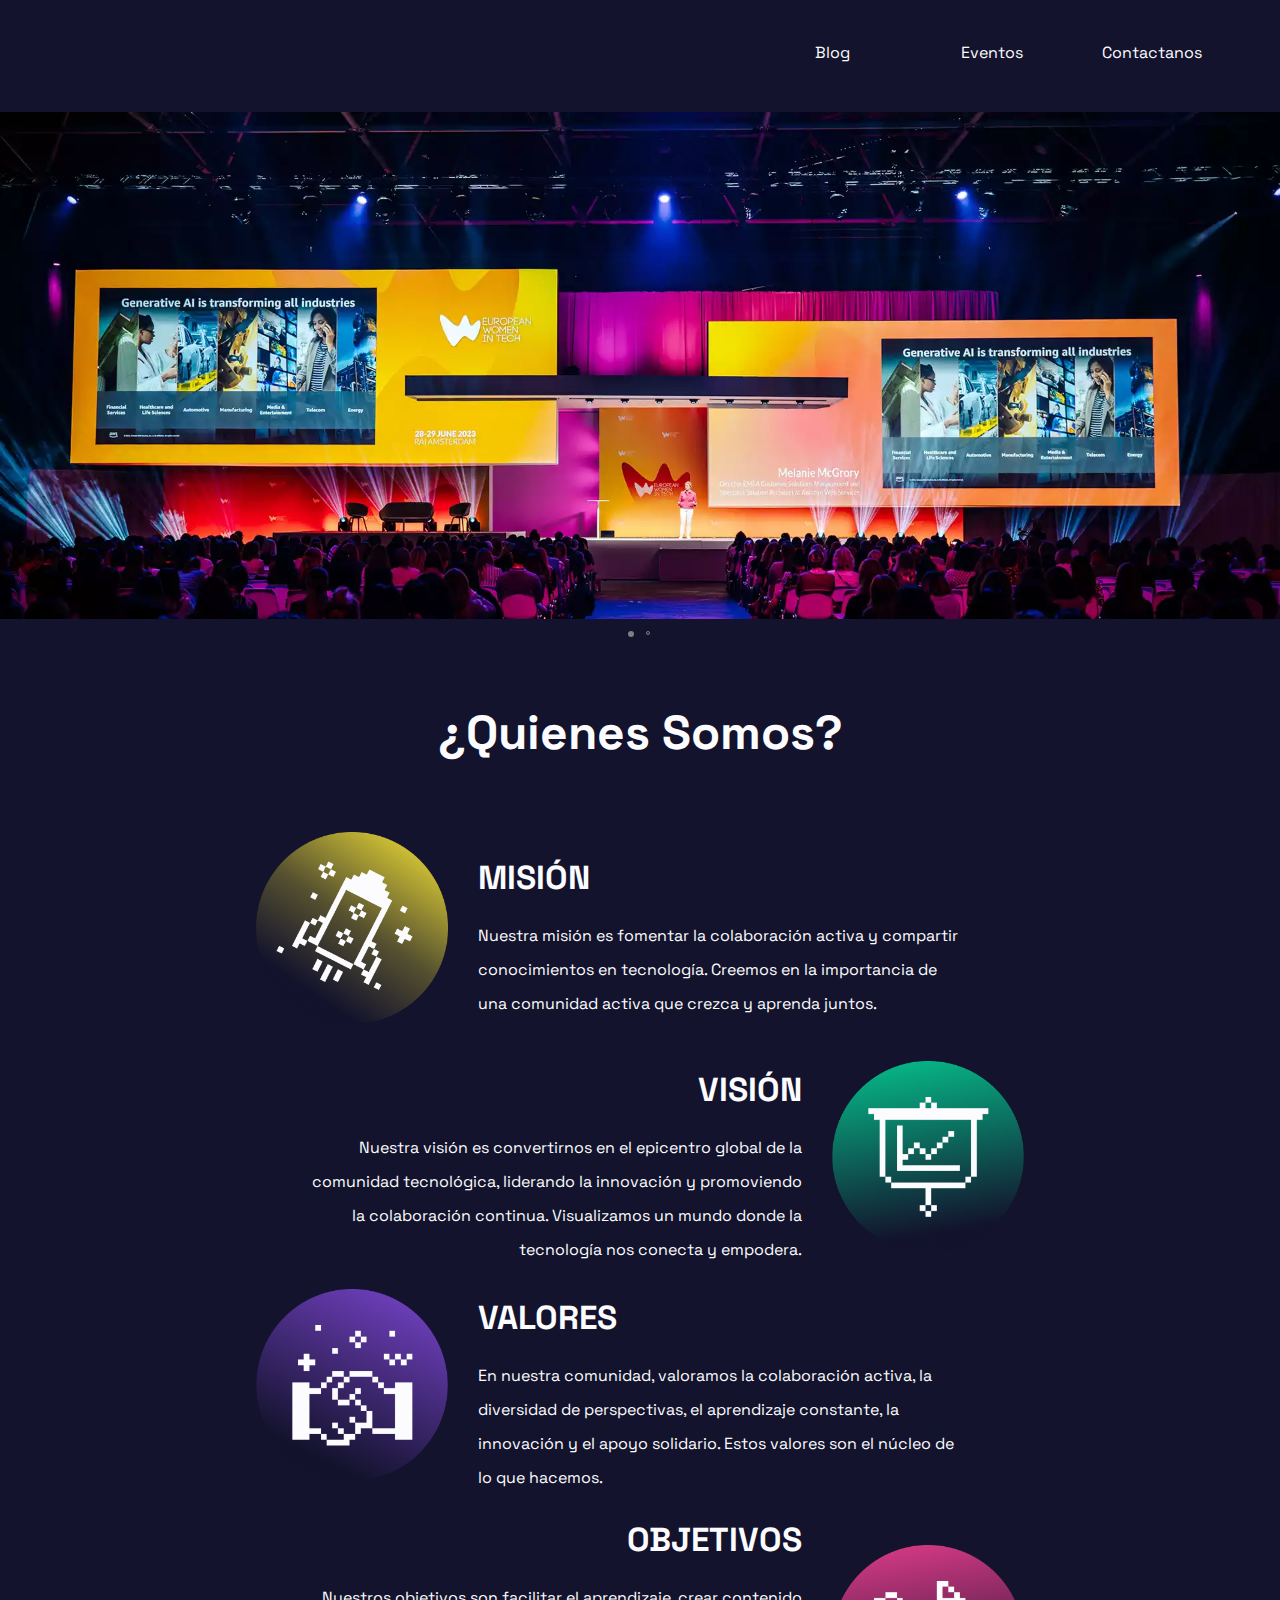
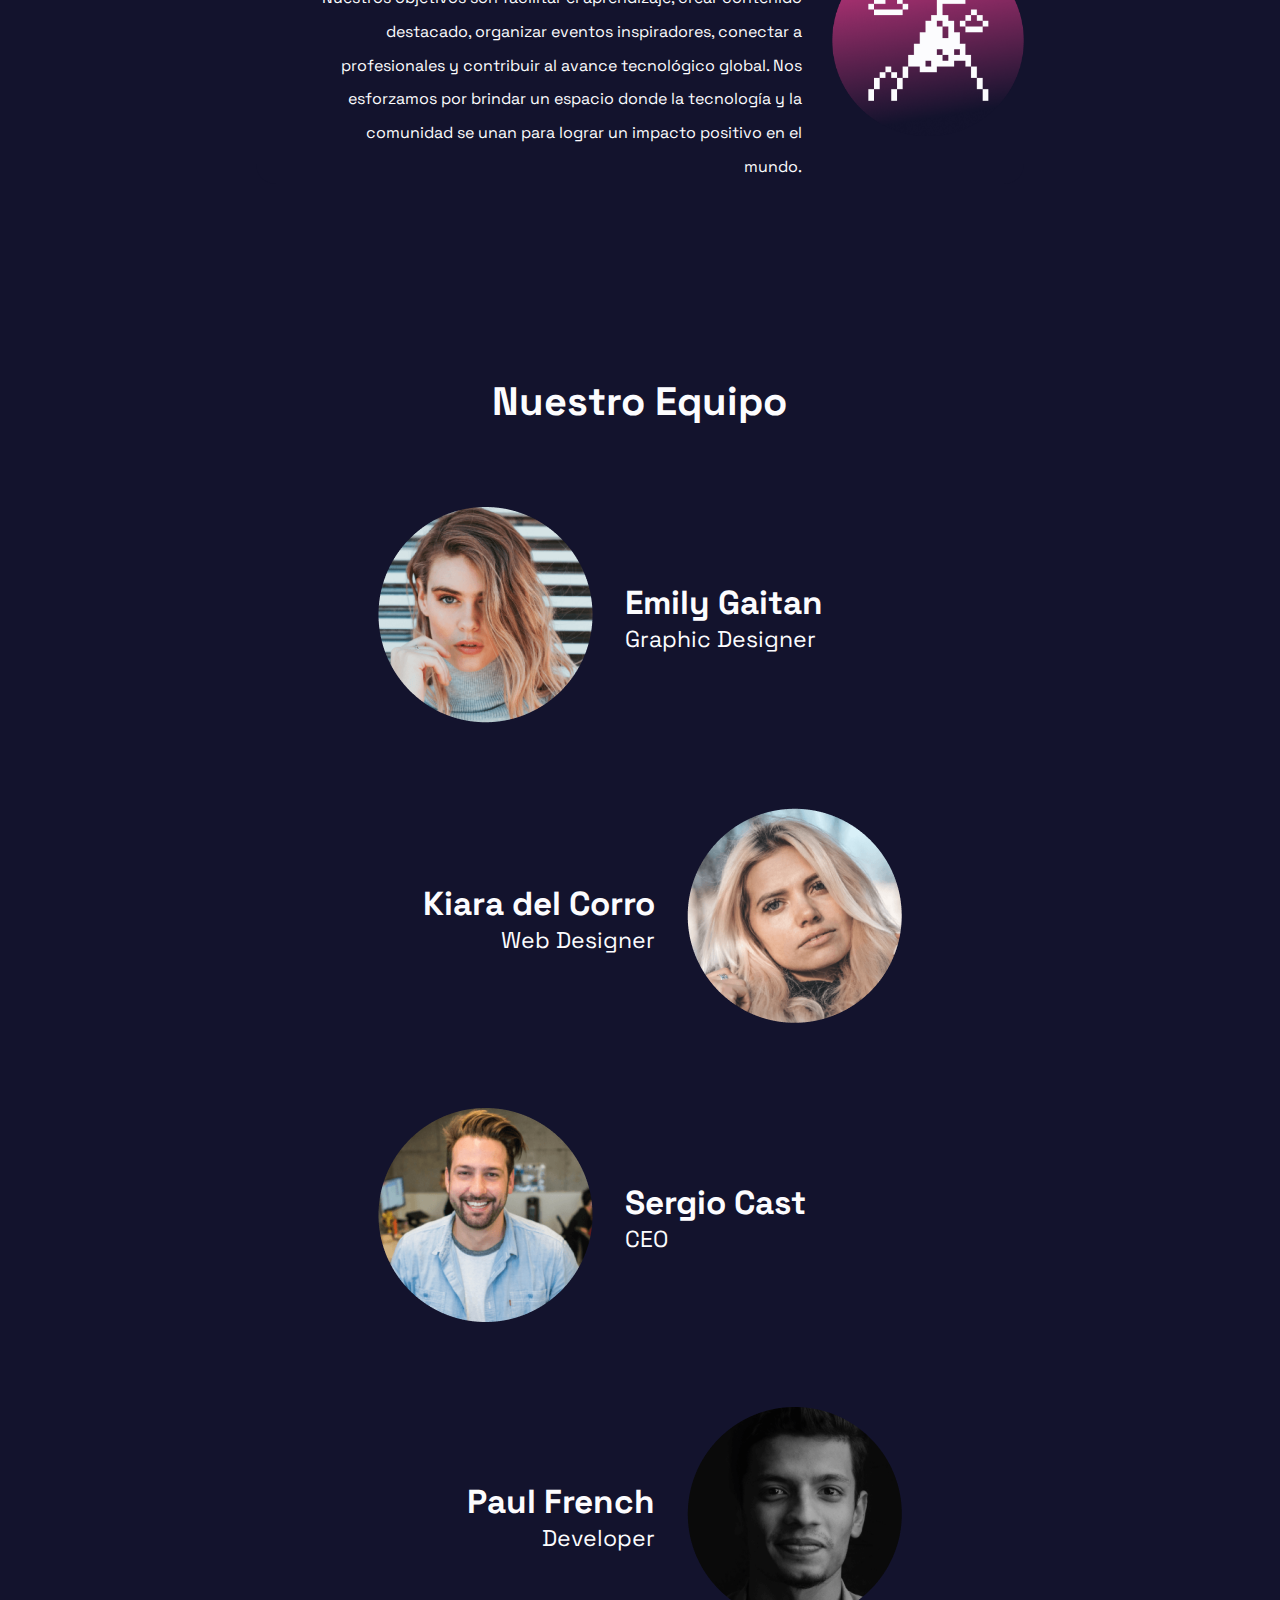
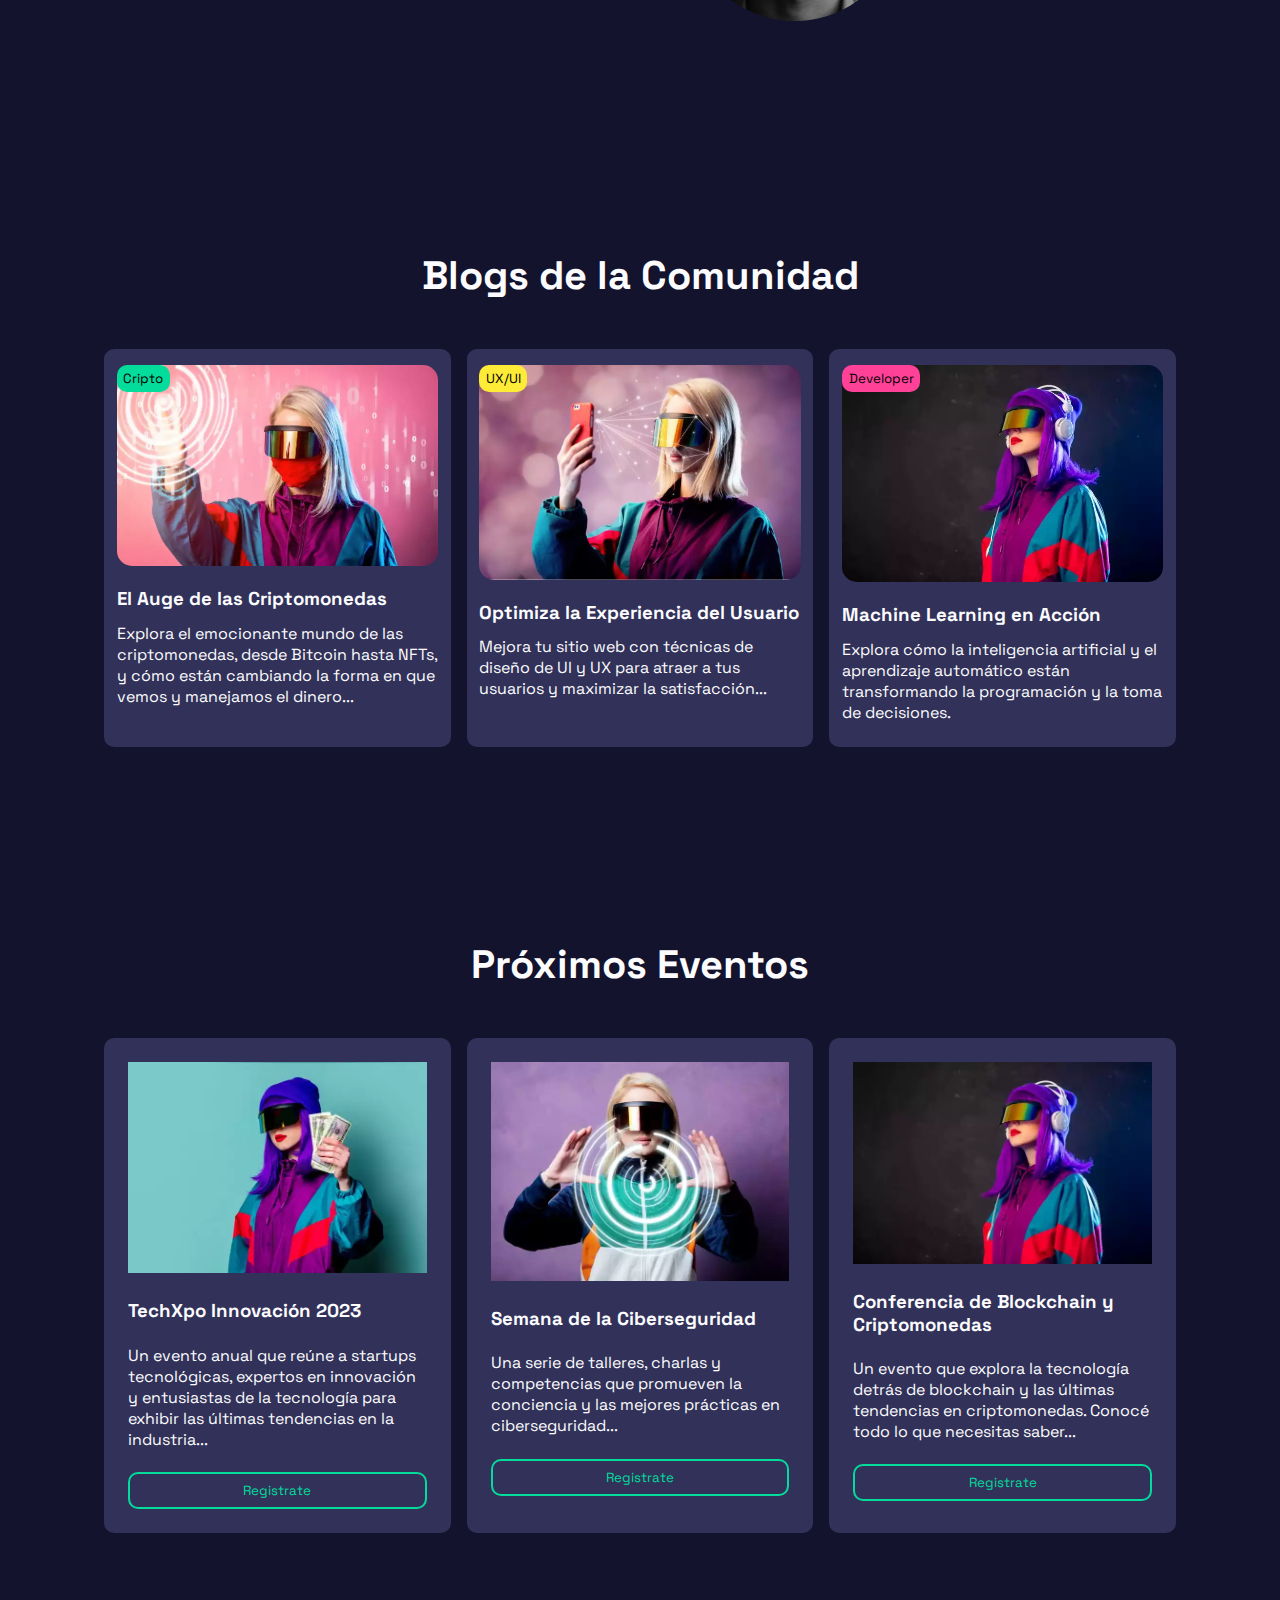
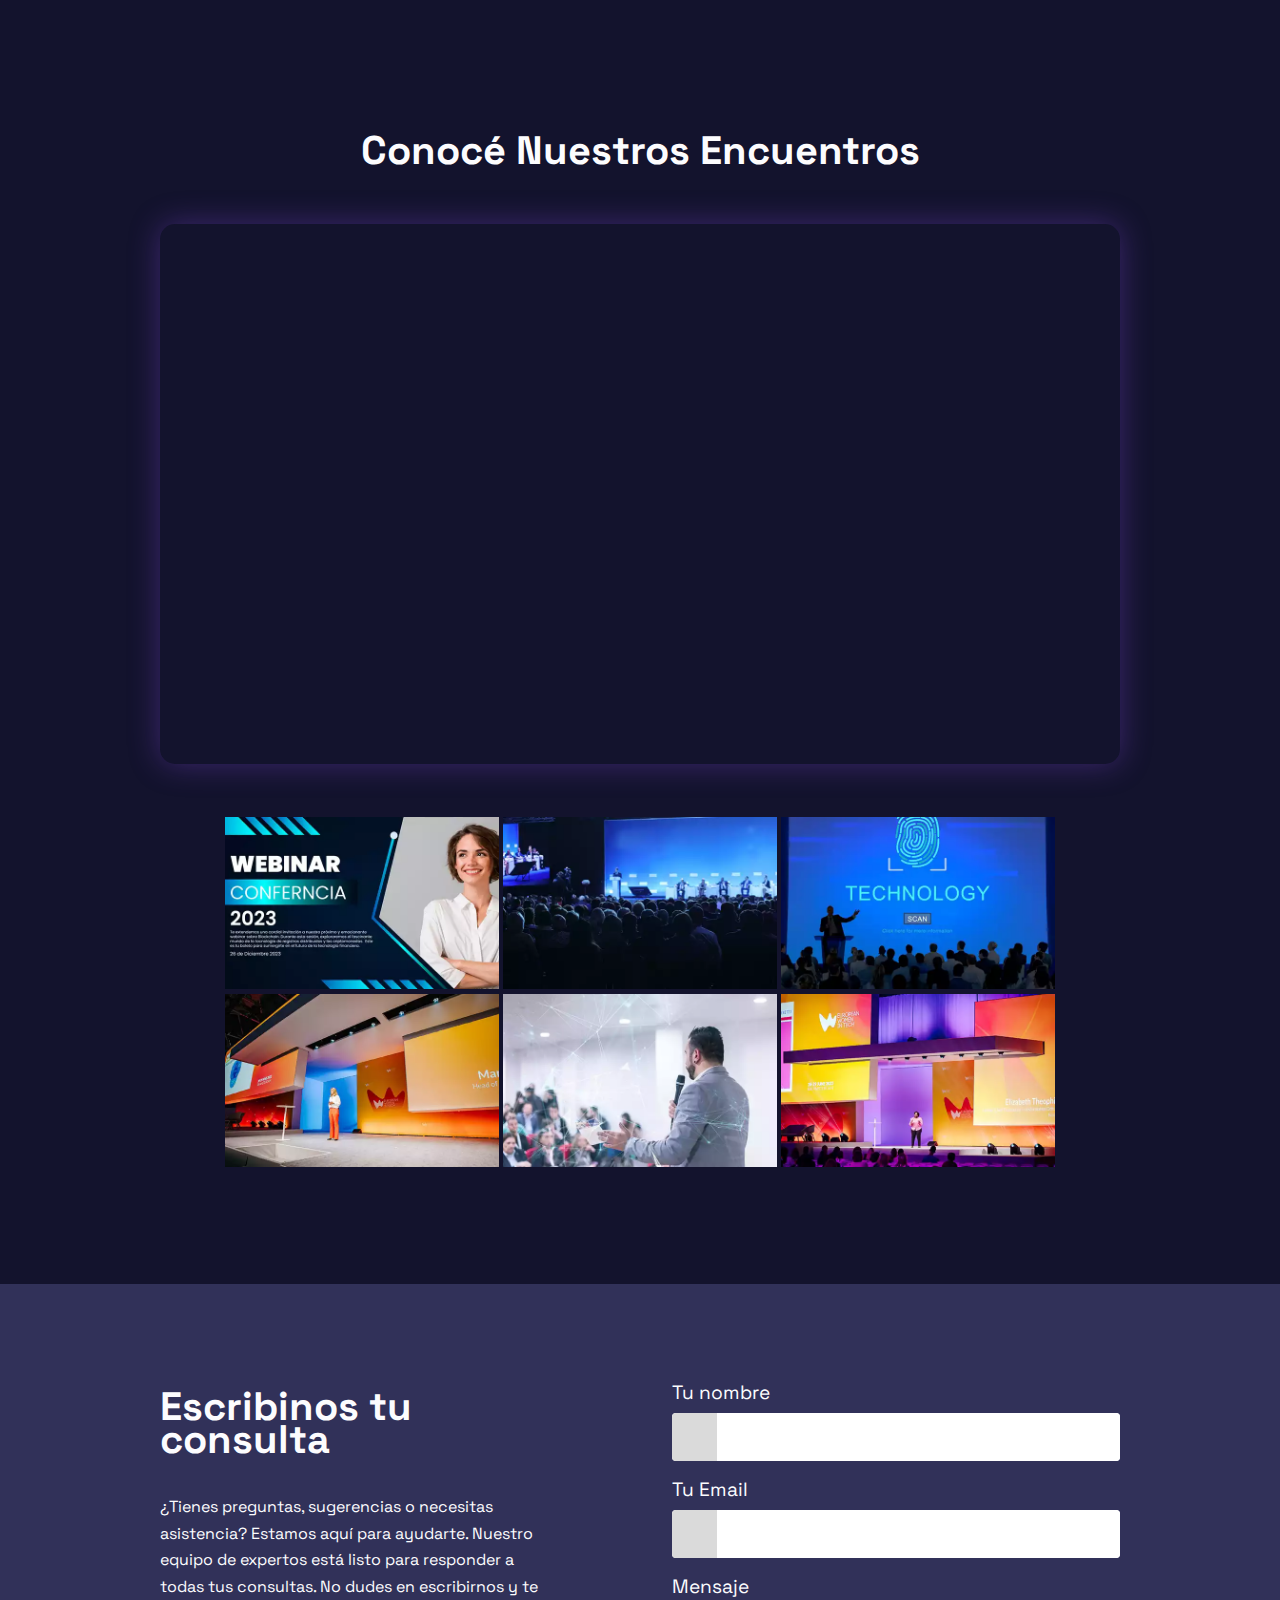
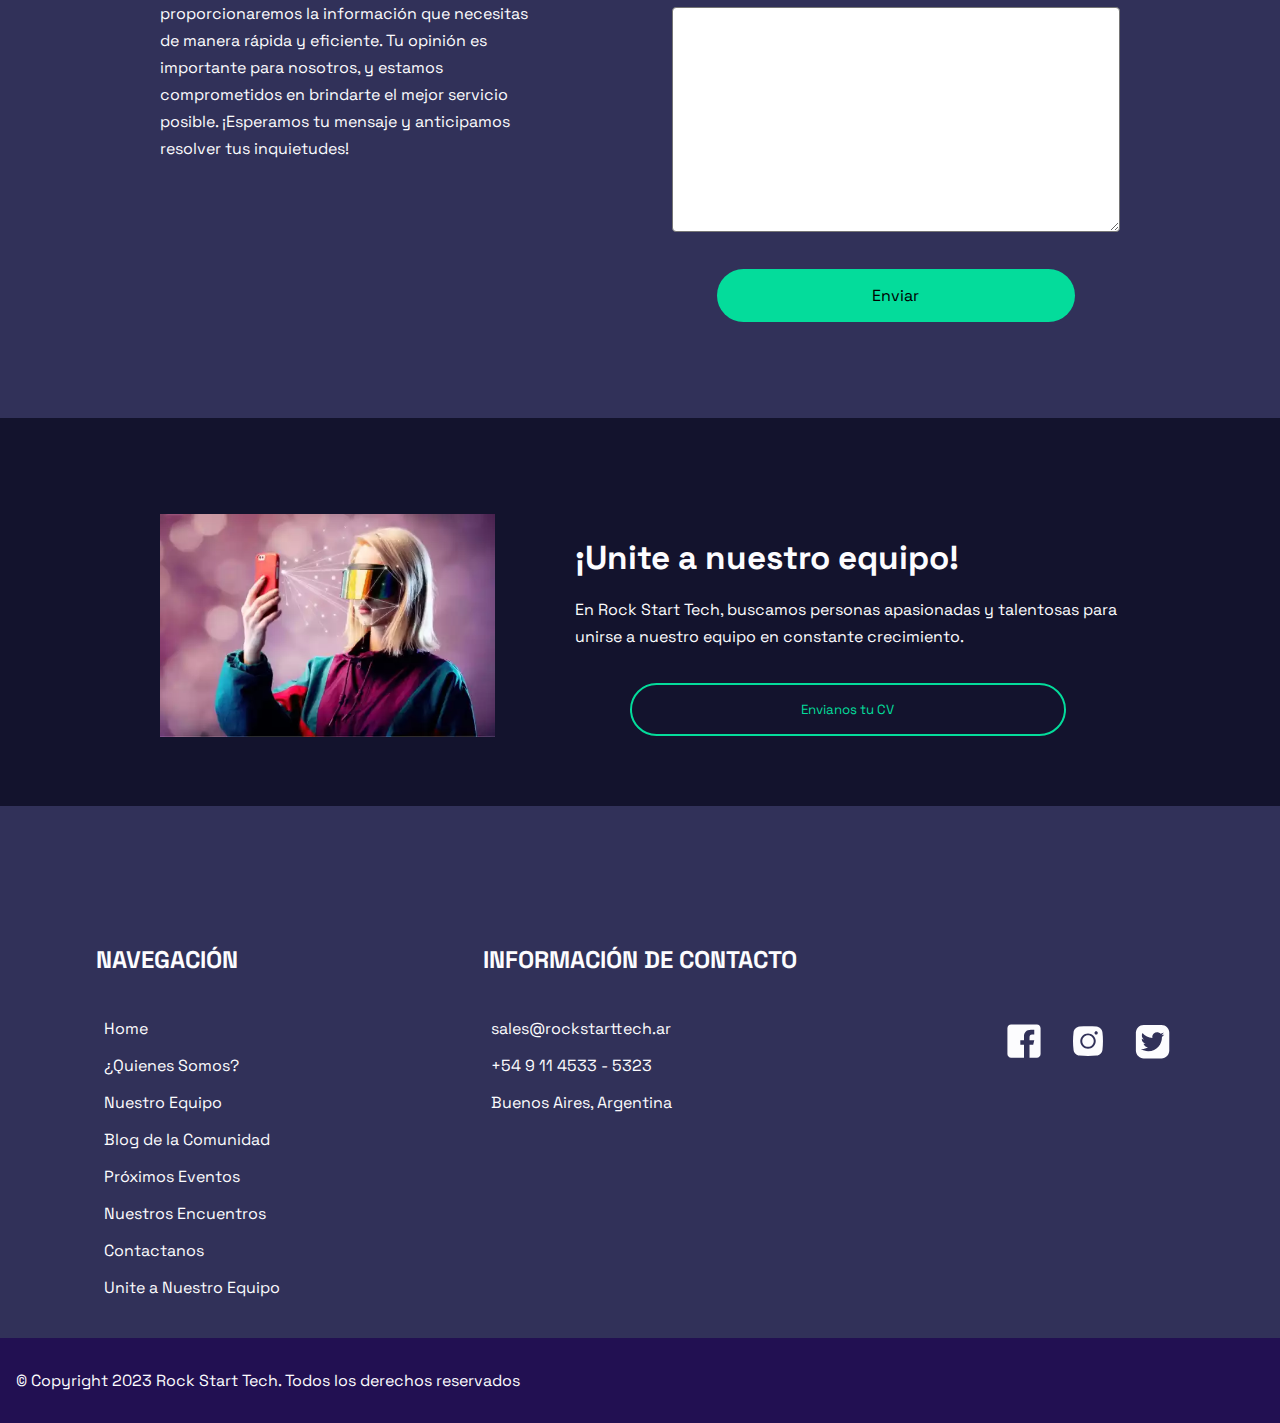
==== commit 3503901a: "Imagenes responsive html v2" ====
--- a/index.html
+++ b/index.html
@@ -37,15 +37,15 @@
                 data-transition="crossfade">
     
             <picture>
-                <source media="(max-width: 576px)" srcset="resources/01_section_carrusel_m.webp">
-                <source media="(max-width: 991px)" srcset="resources/01_section_carrusel_t.webp">
-                <img src="resources/01_section_carrusel_web.webp" alt="Próximo Encuentro">
+                <source media="(max-width: 576px)" srcset="img/15_Element_M_Asset_v1.webp">
+                <source media="(max-width: 991px)" srcset="img/15_Element_T_Asset_v1.webp">
+                <img src="./img/15_Element_W_Asset_v1.webp" alt="Próximo Encuentro">
             </picture>
     
             <picture>
-                <source media="(max-width: 576px)" srcset="resources/02_section_carousel_m.webp">
-                <source media="(max-width: 991px)" srcset="resources/02_section_carousel_t.webp">
-                <img src="resources/02_section_carousel_web.webp" alt="Mundo Tech">
+                <source media="(max-width: 576px)" srcset="img/16_Element_M_Asset_v1.webp">
+                <source media="(max-width: 991px)" srcset="img/16_Element_T_Asset_v1.webp">
+                <img src="./img/16_Element_W_Asset_v1.webp" alt="Mundo Tech">
             </picture>
     
         </figure>
@@ -182,9 +182,9 @@
                 <a href="#">
                     <figure>
                         <picture>
-                            <source media="(min-width: 557px)" srcset="img/01_M_Asset_Blog-01_v1.webp">
-                            <source media="(min-width: 991px)" srcset="img/01_T_Asset_Blog-01_v1.webp">
-                            <img src="img/01_M_Asset_Blog-01_v1.webp" alt="Imagen 1">
+                            <source media="(min-width: 557px)" srcset="img/01_T_Asset_Eventos-05_v1.webp">
+                            <source media="(min-width: 991px)" srcset="img/01_W_Asset_Blog-05_v1.webp">
+                            <img src="./img/01_M_Asset_Blog-05_v1.webp" alt="Imagen 1">
                         </picture>
                     </figure>
                     <h3>El Auge de las Criptomonedas</h3>
@@ -197,9 +197,9 @@
                 <a href="#">
                     <figure>
                         <picture>
-                            <source media="(min-width: 557px)" srcset="img/01_M_Asset_Blog-02_v1.webp">
-                            <source media="(min-width: 991px)" srcset="img/01_T_Asset_Blog-02_v1.webp">
-                            <img src="img/01_M_Asset_Blog-02_v1.webp" alt="Imagen 2">
+                            <source media="(min-width: 557px)" srcset="img/Nuestro-Equipo-991w.webp">
+                            <source media="(min-width: 991px)" srcset="img/Nuestro-Equipo-1440w.webp">
+                            <img src="./img/Nuestro-Equipo-576w.webp" alt="Imagen 2">
                         </picture>
                     </figure>
                 <h3>Optimiza la Experiencia del Usuario</h3>
@@ -297,8 +297,8 @@
 
             <a href="resources/02_section_carousel_web.webp"
                 data-fancybox="galeria"
-                data-scrset="07_Blog01_T_Asset_v1.webp 576w, 07_Blog01_W_Asset_v1.webp 991w">
-                <img src="./07_Blog01_Asset_v1.webp" alt="Mundo Tech">
+                data-scrset="13_Element_T_Asset_v1.webp 576w, 13_Element_W_Asset_v1.webp 991w">
+                <img src="./img/13_Element_M_Asset_v1.webp" alt="Mundo Tech">
             </a>
 
             <a href="./resources/01_section_carrusel_web.webp"
@@ -309,8 +309,8 @@
 
             <a href="resources/02_section_carousel_web.webp"
                 data-fancybox="galeria"
-                data-scrset="resources/02_section_carousel_m.webp 576w, resources/02_section_carousel_t.webp 991w, resources/02_section_carousel_web.webp 1600w">
-                <img src="resources/02_section_carousel_m.webp" alt="Mundo Tech">
+                data-scrset="img/14_Element_T_Asset_v1.webp 576w, img/14_Element_W_Asset_v1.webp 991w">
+                <img src="./img/14_Element_M_Asset_v1.webp" alt="Mundo Tech">
             </a>
         </figure>
     </section>
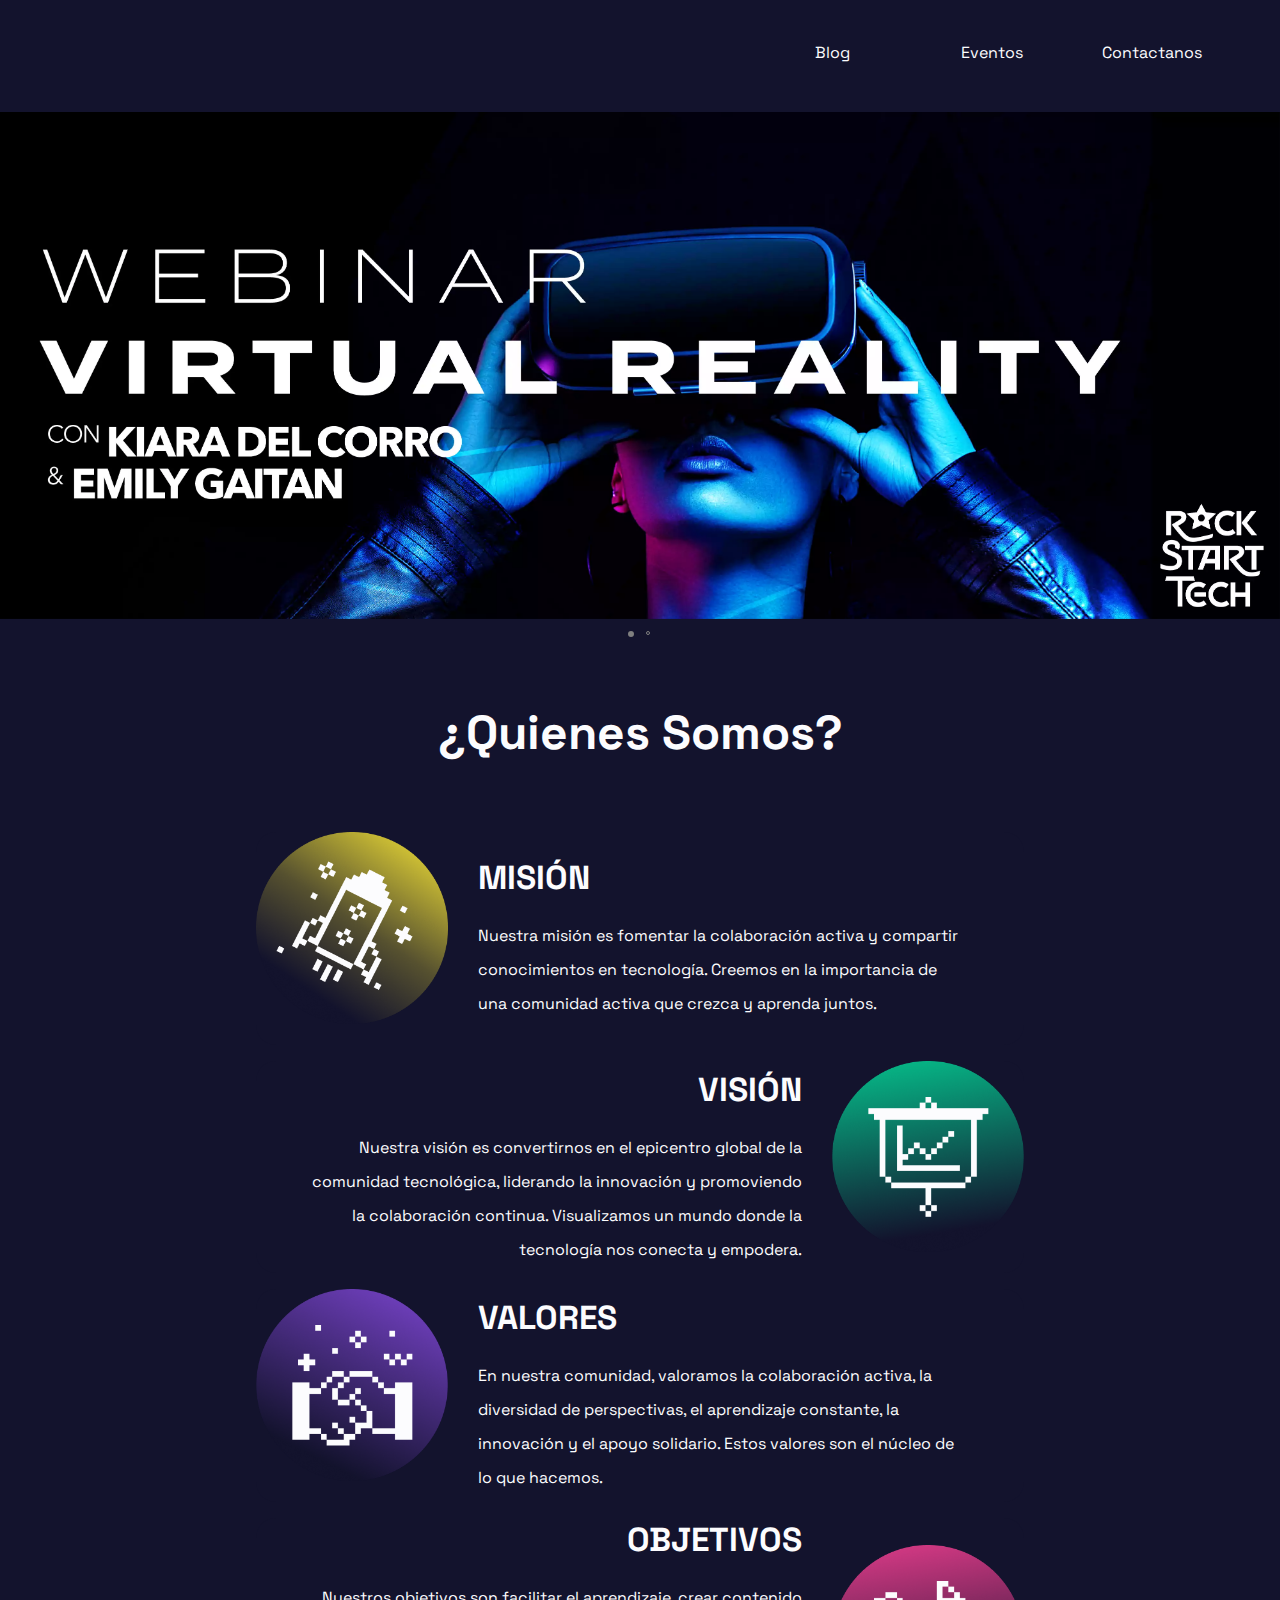
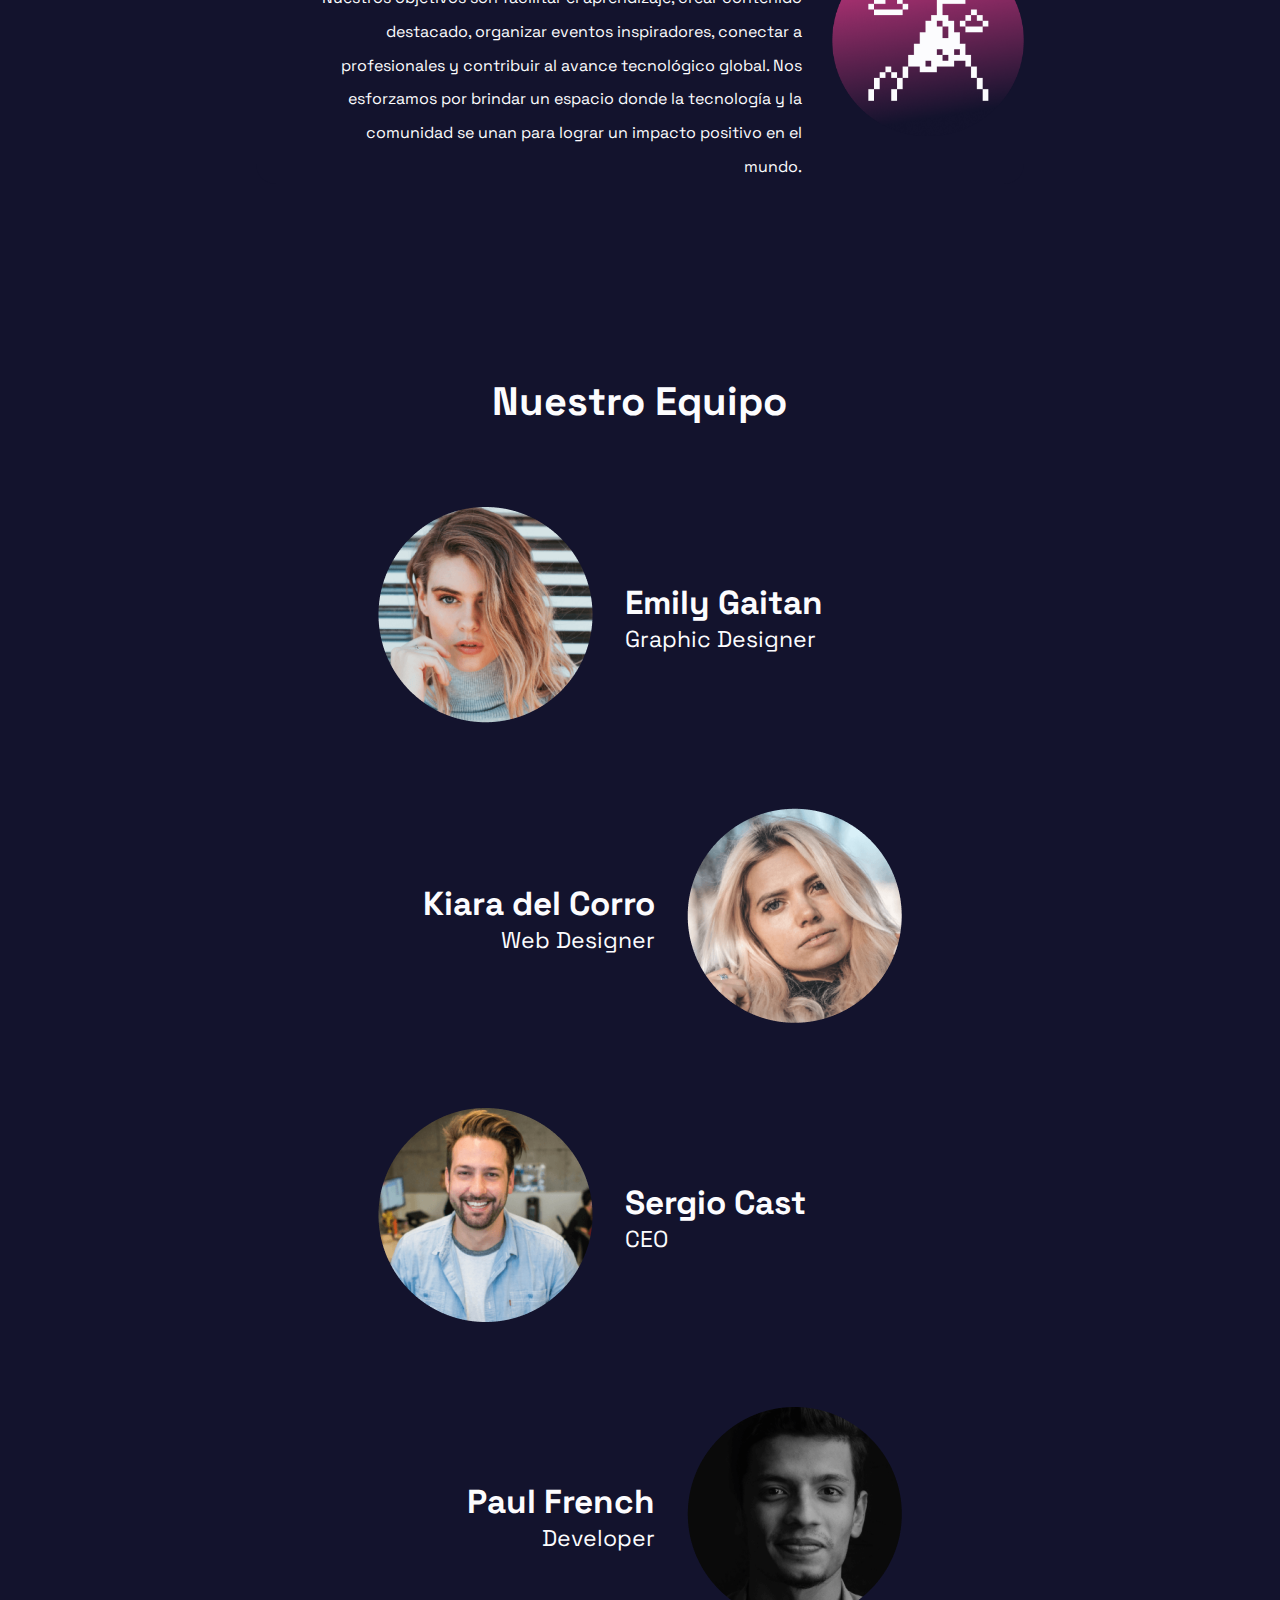
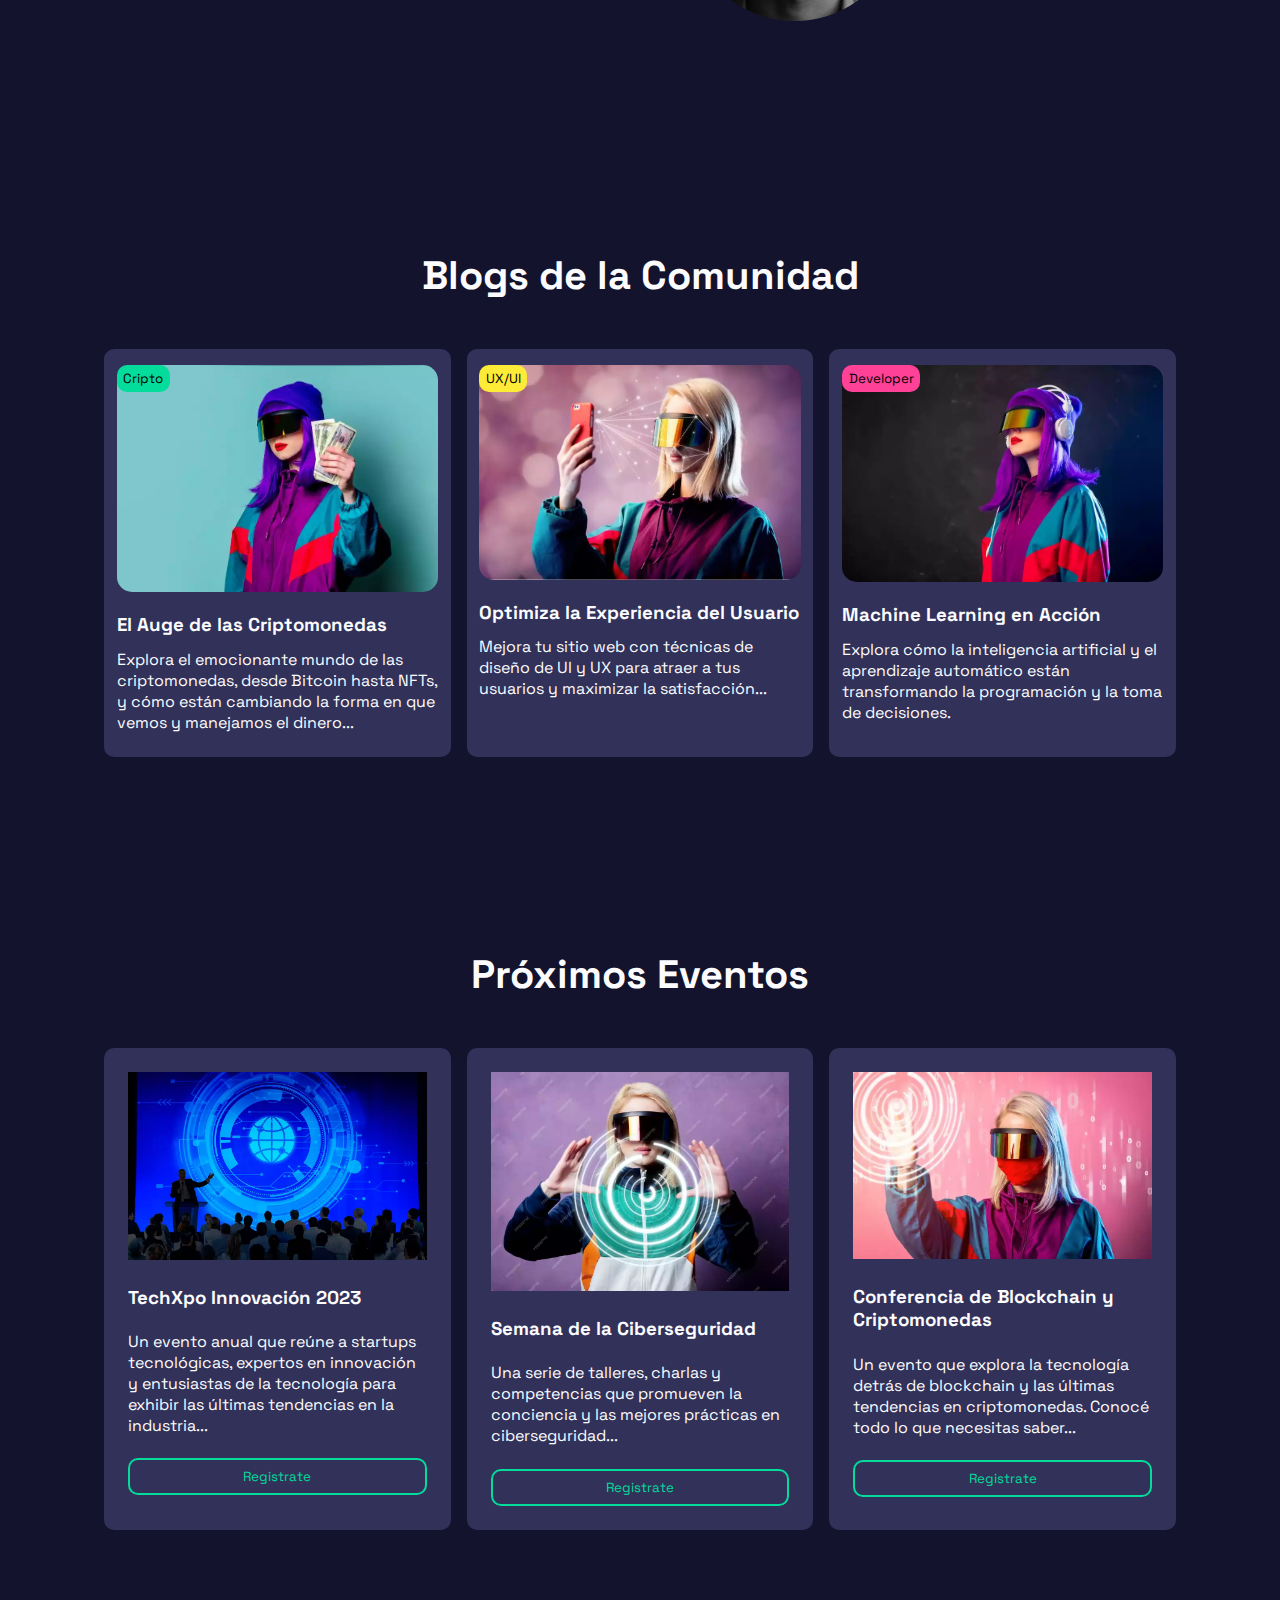
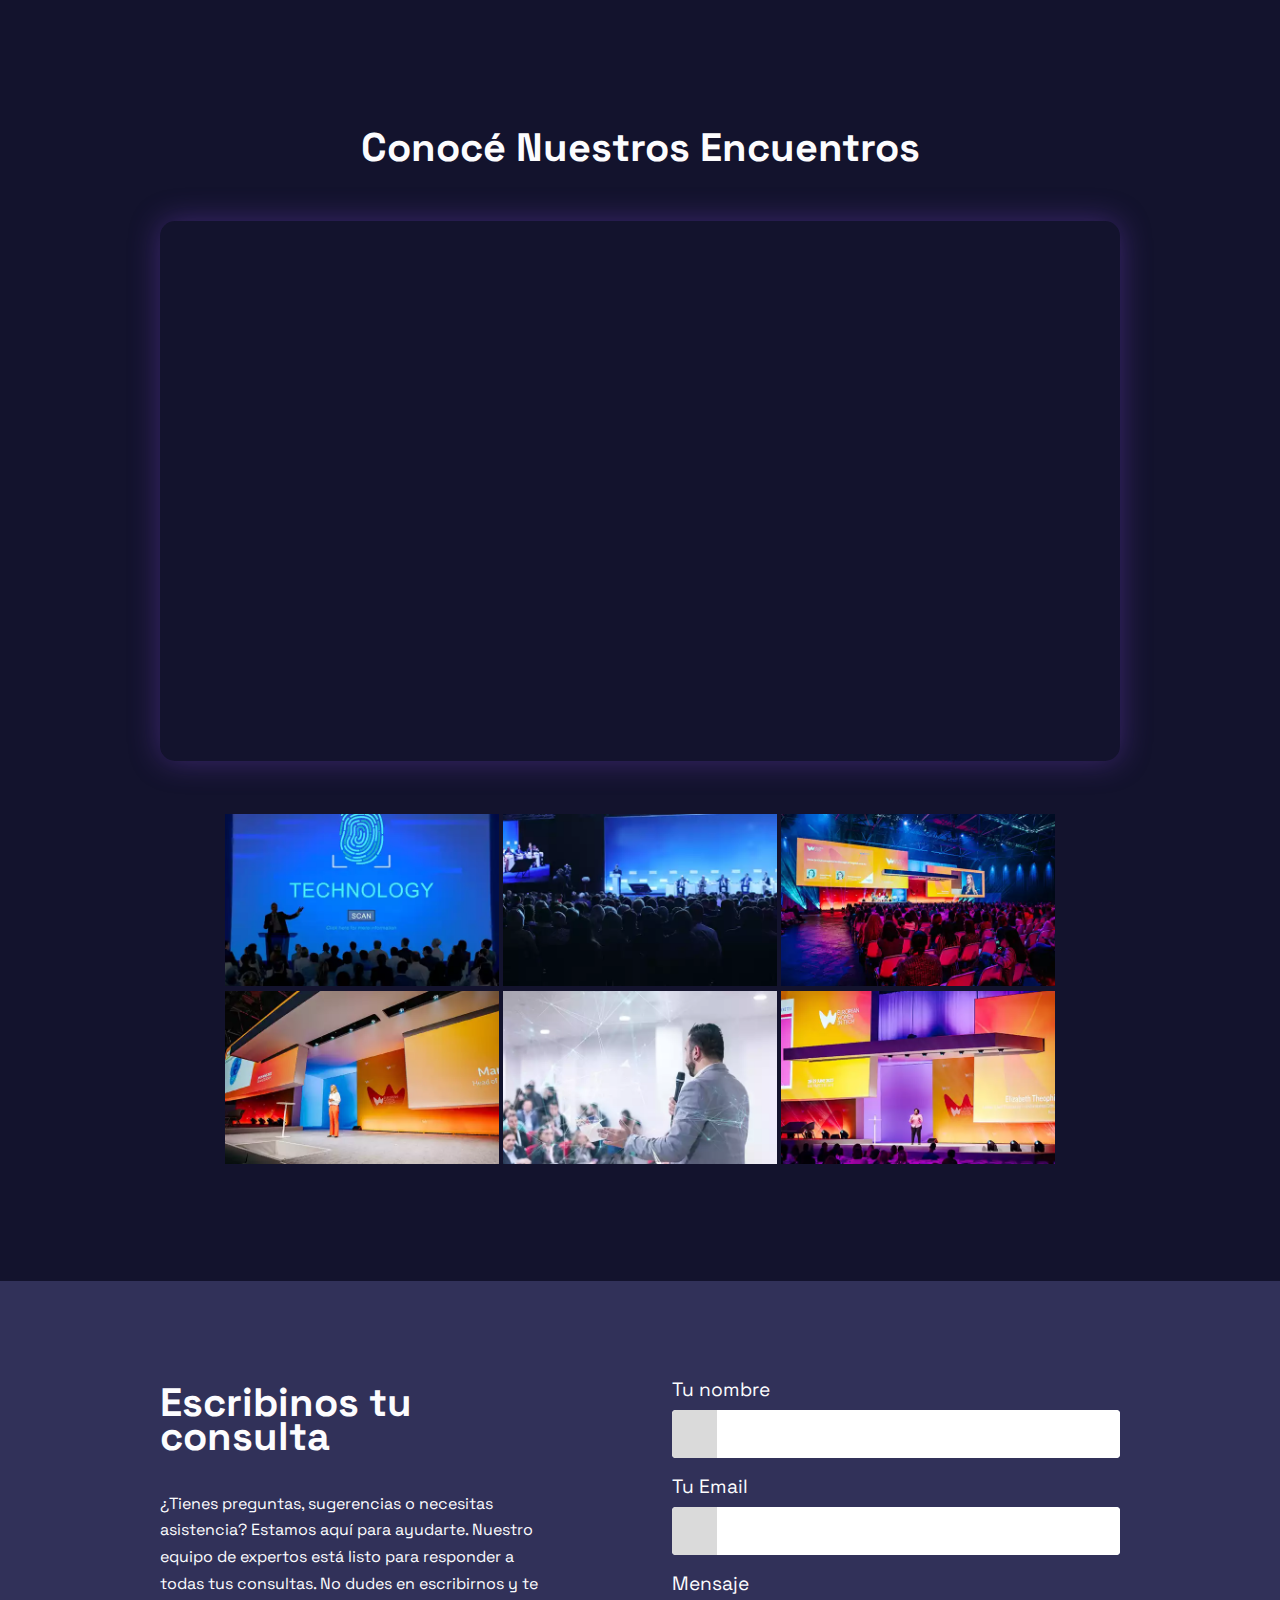
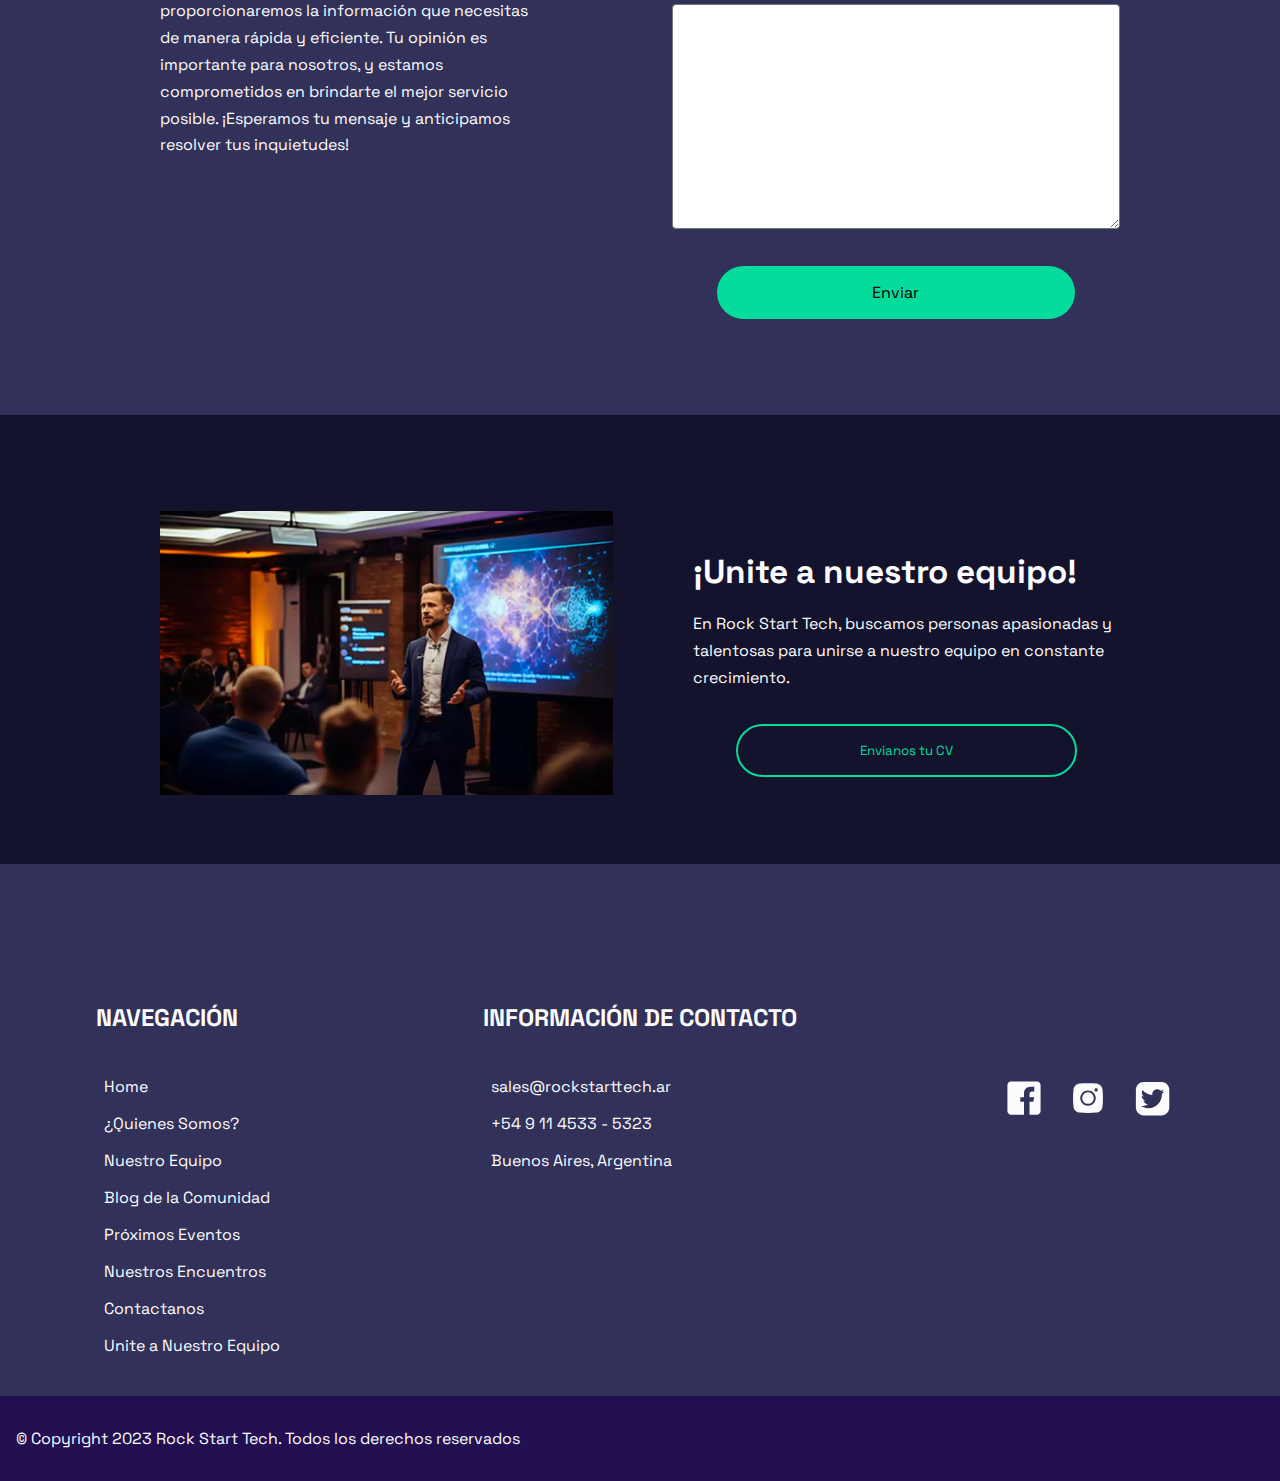
==== commit 55612bb7: "Delivery" ====
--- a/index.html
+++ b/index.html
@@ -37,15 +37,15 @@
                 data-transition="crossfade">
     
             <picture>
-                <source media="(max-width: 576px)" srcset="img/15_Element_M_Asset_v1.webp">
-                <source media="(max-width: 991px)" srcset="img/15_Element_T_Asset_v1.webp">
-                <img src="./img/15_Element_W_Asset_v1.webp" alt="Próximo Encuentro">
+                <source media="(max-width: 576px)" srcset="img/02_Banner_M_Asset_v1.webp">
+                <source media="(max-width: 991px)" srcset="img/02_Banner_T_Asset_v1.webp">
+                <img src="./img/02_Banner_W_Asset_v1.webp" alt="Mundo Tech">
             </picture>
     
             <picture>
-                <source media="(max-width: 576px)" srcset="img/16_Element_M_Asset_v1.webp">
-                <source media="(max-width: 991px)" srcset="img/16_Element_T_Asset_v1.webp">
-                <img src="./img/16_Element_W_Asset_v1.webp" alt="Mundo Tech">
+                <source media="(max-width: 576px)" srcset="img/01_Banner_M_Asset_v1.webp">
+                <source media="(max-width: 991px)" srcset="img/01_Banner_T_Asset_v1.webp">
+                <img src="./img/01_Banner_W_Asset_v1.webp" alt="Próximo Encuentro">
             </picture>
     
         </figure>
@@ -182,9 +182,9 @@
                 <a href="#">
                     <figure>
                         <picture>
-                            <source media="(min-width: 557px)" srcset="img/01_T_Asset_Eventos-05_v1.webp">
-                            <source media="(min-width: 991px)" srcset="img/01_W_Asset_Blog-05_v1.webp">
-                            <img src="./img/01_M_Asset_Blog-05_v1.webp" alt="Imagen 1">
+                            <source media="(min-width: 557px)" srcset="img/01_T_Asset_Blog-01_v1.webp">
+                            <source media="(min-width: 991px)" srcset="img/01_W_Asset_Blog-01_v1.webp">
+                            <img src="./img/01_M_Asset_Blog-01_v1.webp" alt="Imagen 1">
                         </picture>
                     </figure>
                     <h3>El Auge de las Criptomonedas</h3>
@@ -212,8 +212,8 @@
                 <a href="#">
                     <figure>
                         <picture>
-                            <source media="(min-width: 557px)" srcset="img/01_M_Asset_Blog-03_v1.webp">
-                            <source media="(min-width: 991px)" srcset="img/01_T_Asset_Blog-03_v1.webp">
+                            <source media="(min-width: 557px)" srcset="img/01_T_Asset_Blog-03_v1.webp">
+                            <source media="(min-width: 991px)" srcset="img/01_W_Asset_Blog-03_v1.webp">
                             <img src="img/01_M_Asset_Blog-03_v1.webp" alt="Imagen 3">
                         </picture>
                     </figure>
@@ -230,9 +230,9 @@
             <article class="eventos-item">
                 <figure>
                     <picture>
-                        <source media="(min-width: 557px)" srcset="img/01_M_Asset_Blog-01_v1.webp">
-                        <source media="(min-width: 991px)" srcset="img/01_T_Asset_Blog-01_v1.webp">
-                        <img src="./img/01_T_Asset_Blog-01_v1.webp" alt="Imagen 1">
+                        <source media="(min-width: 557px)" srcset="img/06_Blog03_t_Asset_v1.webp">
+                        <source media="(min-width: 991px)" srcset="img/06_Blog03_W_Asset_v1.webp">
+                        <img src="./img/06_Blog03_M_Asset_v1.webp" alt="Imagen 1">
                     </picture>
                 </figure>
                 <h3>TechXpo Innovación 2023</h3>
@@ -243,7 +243,7 @@
             <article class="eventos-item">
                 <figure>
                     <picture>
-                        <source media="(min-width: 557px)" srcset="img/01_M_Asset_Blog-02_v1.webp">
+                        <source media="(min-width: 557px)" srcset="img/01_W_Asset_Blog-02_v1.webp">
                         <source media="(min-width: 991px)" srcset="img/01_T_Asset_Blog-02_v1.webp">
                         <img src="img/01_M_Asset_Blog-02_v1.webp" alt="Imagen 2">
                     </picture>
@@ -256,9 +256,9 @@
             <article class="eventos-item">
                 <figure>
                     <picture>
-                        <source media="(min-width: 557px)" srcset="img/01_M_Asset_Blog-03_v1.webp">
-                        <source media="(min-width: 991px)" srcset="img/01_T_Asset_Blog-03_v1.webp">
-                        <img src="img/01_M_Asset_Blog-03_v1.webp" alt="Imagen 3">
+                            <source media="(min-width: 557px)" srcset="img/01_T_Asset_Eventos-05_v1.webp">
+                            <source media="(min-width: 991px)" srcset="img/01_W_Asset_Blog-05_v1.webp">
+                            <img src="./img/01_M_Asset_Blog-05_v1.webp" alt="Imagen 1">
                     </picture>
                 </figure>
                 <h3>Conferencia de Blockchain y Criptomonedas</h3>
@@ -277,37 +277,37 @@
 
     <section id="sec-galeria">
         <figure id="galeria">
-            <a href="./resources/01_section_carrusel_web.webp"
-                data-fancybox="galeria"
-                data-scrset="img/11_Carrusel02_T_Asset_v2.webp 576w, img/11_Carrusel02_W_Asset_v2.webp 991w">
-                <img src="./img/11_Carrusel02_M_Asset_v2.webp" alt="Próximo Encuentro">
-            </a>
-
-            <a href="resources/02_section_carousel_web.webp"
+            <a href="img/08_Blog02_W_Asset_v1.png"
+                data-fancybox="galeria"
+                data-scrset="img/08_Blog02_T_Asset_v1.webp 576w, img/08_Blog02_W_Asset_v1.webp 991w">
+                <img src="./img/08_Blog02_M_Asset_v1.webp" alt="Audiciencia escuchando el anuncio de Technology">
+            </a>
+
+            <a href="./img/10_Blog03_W_Asset_v1.webp"
                 data-fancybox="galeria"
                 data-scrset="img/10_Blog03_T_Asset_v1.webp 576w, img/10_Blog03_W_Asset_v1.webp 991w">
                 <img src="./img/10_Blog03_M_Asset_v1.webp" alt="Mundo Tech">
             </a>
 
-            <a href="./resources/01_section_carrusel_web.webp"
-                data-fancybox="galeria"
-                data-scrset="08_Blog02_T_Asset_v1.webp 576w, 08_Blog02_W_Asset_v1.webp 991w">
-                <img src="./img/06_Blog02_M_Asset_v1.webp" alt="Próximo Encuentro">
-            </a>
-
-            <a href="resources/02_section_carousel_web.webp"
+            <a href="./img/12_Element_W_Asset_v1.webp"
+                data-fancybox="galeria"
+                data-scrset="12_Element_T_Asset_v1.webp 576w, 12_Element_W_Asset_v1.webp 991w">
+                <img src="./img/12_Element_M_Asset_v1.webp" alt="Próximo Encuentro">
+            </a>
+
+            <a href="./img/13_Element_W_Asset_v1.webp"
                 data-fancybox="galeria"
                 data-scrset="13_Element_T_Asset_v1.webp 576w, 13_Element_W_Asset_v1.webp 991w">
                 <img src="./img/13_Element_M_Asset_v1.webp" alt="Mundo Tech">
             </a>
 
-            <a href="./resources/01_section_carrusel_web.webp"
+            <a href="./img/06_Blog01_W_Asset_v1.webp"
                 data-fancybox="galeria"
                 data-scrset="06_Blog01_T_Asset_v1.webp 576w, 06_Blog01_W_Asset_v1.webp 991w">
                 <img src="./img/06_Blog01_M_Asset_v1.webp" alt="Próximo Encuentro">
             </a>
 
-            <a href="resources/02_section_carousel_web.webp"
+            <a href="./img/14_Element_M_Asset_v1.webp"
                 data-fancybox="galeria"
                 data-scrset="img/14_Element_T_Asset_v1.webp 576w, img/14_Element_W_Asset_v1.webp 991w">
                 <img src="./img/14_Element_M_Asset_v1.webp" alt="Mundo Tech">
@@ -360,9 +360,9 @@
     <article id="sec-unite">
         <figure>
             <picture>
-                <source media="(min-width:576px)" srcset="img/Nuestro-Equipo-576w.webp">
-                <source media="(min-width: 992px)" srcset="img/Nuestro-Equipo-991w.webp">
-                <img src="./img/Nuestro-Equipo-1440w.webp" alt="Foto chicas nuestro equipo">
+                <source media="(min-width: 557px)" srcset="img/07_Blog01_T_Asset_v1.webp">
+                <source media="(min-width: 991px)" srcset="img/07_Blog01_W_Asset_v1.webp">
+                <img src="./img/07_Blog01_Asset_v1.webp" alt="Imagen 1">
             </picture>
         </figure>
         <div class="right">
@@ -382,14 +382,14 @@
                 <article class="col-2">
                     <h2 class="column-heading">Navegación</h2>
                     <ul>
-                      <li><a href="./">Home</a></li>
+                      <li><a href="#sec-carrusel">Home</a></li>
                       <li><a href="#sec-01">¿Quienes Somos?</a></li>
-                      <li><a href="./">Nuestro Equipo</a></li>
-                      <li><a href="./">Blog de la Comunidad</a></li>
-                      <li><a href="./">Próximos Eventos</a></li>
-                      <li><a href="./">Nuestros Encuentros</a></li>
-                      <li><a href="./">Contactanos</a></li>
-                      <li><a href="./">Unite a Nuestro Equipo</a></li>
+                      <li><a href="#sec-02">Nuestro Equipo</a></li>
+                      <li><a href="#blog">Blog de la Comunidad</a></li>
+                      <li><a href="#eventos">Próximos Eventos</a></li>
+                      <li><a href="#sec-06">Nuestros Encuentros</a></li>
+                      <li><a href="#sec-07">Contactanos</a></li>
+                      <li><a href="#sec-08">Unite a Nuestro Equipo</a></li>
                     </ul>
                   </article>
                   <article class="col-3">
--- a/style.css
+++ b/style.css
@@ -249,9 +249,9 @@
     gap: 2rem;
     margin: 1rem 0;
     padding: 0.62rem 0.62rem;
-    border-radius: 60px 60px 60px 60px;
-    -webkit-border-radius: 60px 60px 60px 60px;
-    -moz-border-radius: 60px 60px 60px 60px;
+    border-radius: 70px 70px 70px 70px;
+    -webkit-border-radius: 70px 70px 70px 70px;
+    -moz-border-radius: 70px 70px 70px 70px;
     background: linear-gradient(0deg,var(--neutral-70) 0%, var(--neutral-dark-mode) 90%);
     background: -webkit-linear-gradient(0deg,var(--neutral-70) 0%, var(--neutral-dark-mode) 90%);
     background: -moz-linear-gradient(0deg,var(--neutral-70) 0%, var(--neutral-dark-mode) 99%);
@@ -344,6 +344,7 @@
 }
 
 /*-EVENTOS-*/
+
 #cripto {
     background: var(--secondary-caribbean-green);
 }
@@ -356,7 +357,7 @@
     width: 100%;
 }
 
-.eventos-container h2{
+.eventos-container h2 {
     font-size: var(--tl);
 }
 
